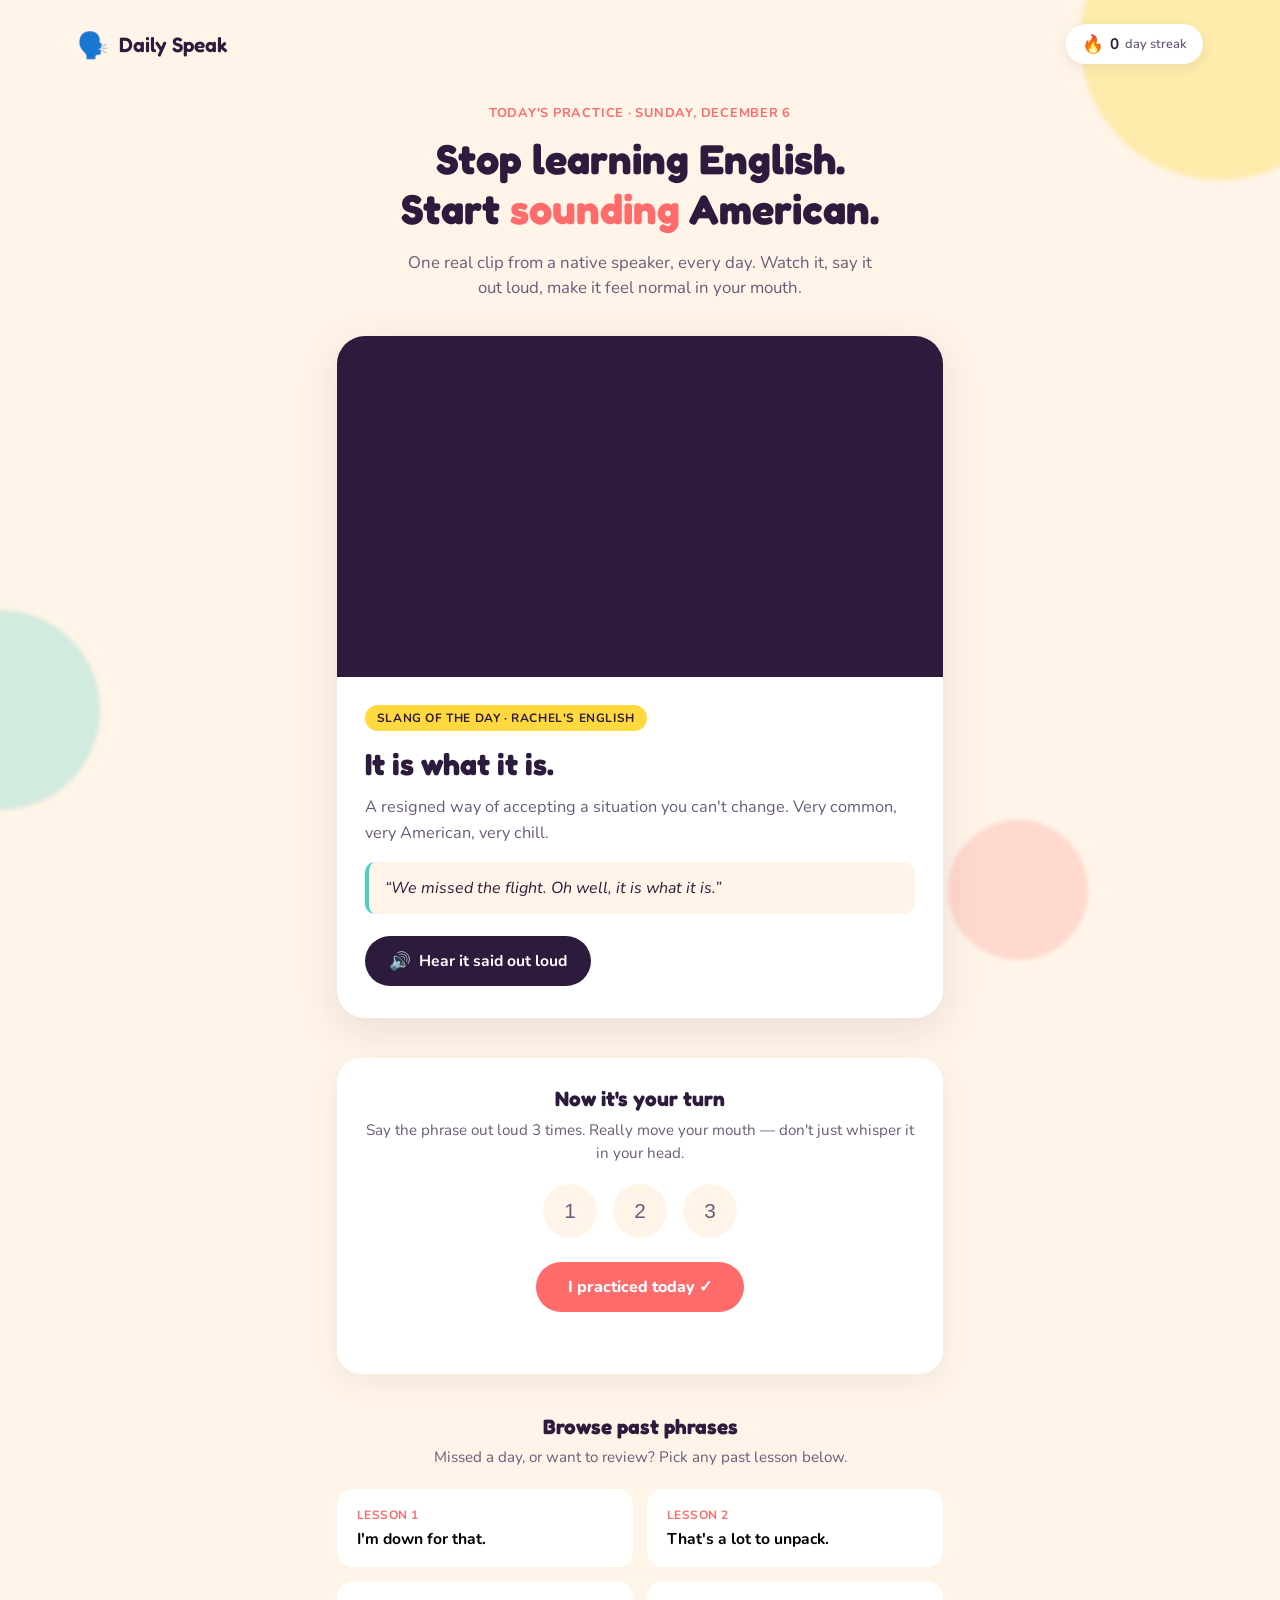
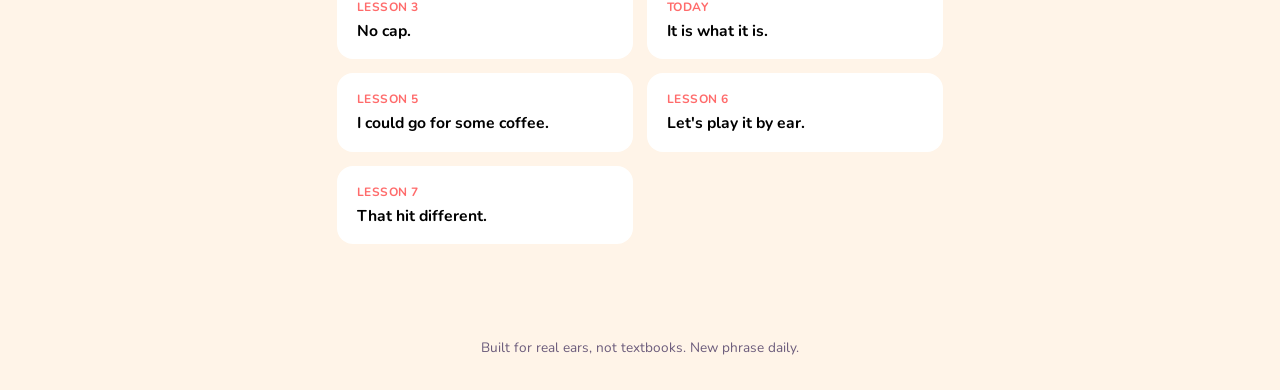
==== index.html @ 619b7242 "Add website files" ====
<!DOCTYPE html>
<html lang="en">
<head>
<meta charset="UTF-8">
<meta name="viewport" content="width=device-width, initial-scale=1.0">
<title>Daily Speak — American English, for real</title>
<link rel="preconnect" href="https://fonts.googleapis.com">
<link rel="preconnect" href="https://fonts.gstatic.com" crossorigin>
<link href="https://fonts.googleapis.com/css2?family=Fredoka:wght@400;500;600;700&family=Nunito:wght@400;500;600;700;800&display=swap" rel="stylesheet">
<link rel="stylesheet" href="style.css">
</head>
<body>

<div class="bg-shapes" aria-hidden="true">
  <span class="shape shape-1"></span>
  <span class="shape shape-2"></span>
  <span class="shape shape-3"></span>
</div>

<header class="topbar">
  <div class="brand">
    <span class="brand-mark">🗣️</span>
    <span class="brand-name">Daily Speak</span>
  </div>
  <div class="streak-pill" id="streakPill">
    <span class="streak-flame">🔥</span>
    <span id="streakCount">0</span>
    <span class="streak-label">day streak</span>
  </div>
</header>

<main class="page">

  <section class="hero">
    <p class="eyebrow">Today's practice · <span id="todayDate"></span></p>
    <h1>Stop learning English.<br>Start <em>sounding</em> American.</h1>
    <p class="hero-sub">One real clip from a native speaker, every day. Watch it, say it out loud, make it feel normal in your mouth.</p>
  </section>

  <section class="lesson-card" id="lessonCard">
    <div class="lesson-video">
      <div class="video-frame" id="videoFrame">
        <!-- YouTube iframe gets injected here -->
      </div>
    </div>

    <div class="lesson-content">
      <span class="tag" id="lessonTag">Slang of the day</span>
      <h2 class="lesson-phrase" id="lessonPhrase">Loading today's phrase…</h2>
      <p class="lesson-meaning" id="lessonMeaning"></p>

      <div class="lesson-example" id="lessonExample"></div>

      <button class="speak-btn" id="speakBtn" type="button">
        <span class="speak-icon">🔊</span> Hear it said out loud
      </button>
    </div>
  </section>

  <section class="repeat-section">
    <h3>Now it's your turn</h3>
    <p class="repeat-hint">Say the phrase out loud 3 times. Really move your mouth — don't just whisper it in your head.</p>

    <div class="repeat-tracker" id="repeatTracker">
      <button class="repeat-dot" data-rep="1" type="button" aria-label="Mark repeat 1 done"></button>
      <button class="repeat-dot" data-rep="2" type="button" aria-label="Mark repeat 2 done"></button>
      <button class="repeat-dot" data-rep="3" type="button" aria-label="Mark repeat 3 done"></button>
    </div>

    <button class="checkin-btn" id="checkinBtn" type="button">I practiced today ✓</button>
    <p class="checkin-msg" id="checkinMsg"></p>
  </section>

  <section class="archive-section">
    <h3>Browse past phrases</h3>
    <p class="archive-hint">Missed a day, or want to review? Pick any past lesson below.</p>
    <div class="archive-grid" id="archiveGrid"></div>
  </section>

</main>

<footer class="page-footer">
  <p>Built for real ears, not textbooks. New phrase daily.</p>
</footer>

<script src="lessons.js"></script>
<script src="script.js"></script>
</body>
</html>
---- style.css ----
:root {
  --cream: #FFF4E8;
  --plum: #2D1B3D;
  --coral: #FF6B6B;
  --yellow: #FFD93D;
  --teal: #4ECDC4;
  --white: #FFFFFF;
  --plum-soft: #6B5B7B;

  --font-display: "Fredoka", sans-serif;
  --font-body: "Nunito", sans-serif;
}

* {
  box-sizing: border-box;
}

body {
  margin: 0;
  background: var(--cream);
  color: var(--plum);
  font-family: var(--font-body);
  min-height: 100vh;
  position: relative;
  overflow-x: hidden;
}

/* ---------- background decoration ---------- */

.bg-shapes {
  position: fixed;
  inset: 0;
  z-index: 0;
  pointer-events: none;
}

.shape {
  position: absolute;
  border-radius: 50%;
  opacity: 0.35;
  filter: blur(2px);
}

.shape-1 {
  width: 280px;
  height: 280px;
  background: var(--yellow);
  top: -100px;
  right: -80px;
}

.shape-2 {
  width: 200px;
  height: 200px;
  background: var(--teal);
  bottom: 10%;
  left: -100px;
  opacity: 0.25;
}

.shape-3 {
  width: 140px;
  height: 140px;
  background: var(--coral);
  bottom: -60px;
  right: 15%;
  opacity: 0.2;
}

/* ---------- topbar ---------- */

.topbar {
  position: relative;
  z-index: 1;
  display: flex;
  align-items: center;
  justify-content: space-between;
  padding: 24px 6vw 0;
}

.brand {
  display: flex;
  align-items: center;
  gap: 10px;
  font-family: var(--font-display);
  font-weight: 600;
  font-size: 1.3rem;
}

.brand-mark {
  font-size: 1.6rem;
}

.streak-pill {
  display: flex;
  align-items: center;
  gap: 6px;
  background: var(--white);
  border-radius: 999px;
  padding: 8px 16px;
  font-weight: 700;
  font-size: 0.95rem;
  box-shadow: 0 4px 14px rgba(45, 27, 61, 0.08);
}

.streak-flame {
  font-size: 1.1rem;
}

.streak-label {
  font-weight: 600;
  color: var(--plum-soft);
  font-size: 0.8rem;
}

/* ---------- layout ---------- */

.page {
  position: relative;
  z-index: 1;
  max-width: 760px;
  margin: 0 auto;
  padding: 40px 6vw 60px;
}

/* ---------- hero ---------- */

.hero {
  text-align: center;
  margin-bottom: 36px;
}

.eyebrow {
  font-weight: 700;
  color: var(--coral);
  text-transform: uppercase;
  letter-spacing: 0.06em;
  font-size: 0.8rem;
  margin: 0 0 12px;
}

.hero h1 {
  font-family: var(--font-display);
  font-size: clamp(1.8rem, 5vw, 2.6rem);
  line-height: 1.2;
  margin: 0 0 16px;
}

.hero h1 em {
  font-style: normal;
  color: var(--coral);
  position: relative;
}

.hero-sub {
  color: var(--plum-soft);
  font-size: 1.05rem;
  max-width: 480px;
  margin: 0 auto;
  line-height: 1.5;
}

/* ---------- lesson card ---------- */

.lesson-card {
  background: var(--white);
  border-radius: 28px;
  overflow: hidden;
  box-shadow: 0 12px 40px rgba(45, 27, 61, 0.1);
  margin-bottom: 40px;
}

.lesson-video {
  background: var(--plum);
  aspect-ratio: 16 / 9;
  position: relative;
}

.video-frame {
  position: absolute;
  inset: 0;
}

.video-frame iframe {
  width: 100%;
  height: 100%;
  border: 0;
  display: block;
}

.lesson-content {
  padding: 28px 28px 32px;
}

.tag {
  display: inline-block;
  background: var(--yellow);
  color: var(--plum);
  font-weight: 700;
  font-size: 0.75rem;
  text-transform: uppercase;
  letter-spacing: 0.05em;
  padding: 5px 12px;
  border-radius: 999px;
  margin-bottom: 14px;
}

.lesson-phrase {
  font-family: var(--font-display);
  font-size: clamp(1.4rem, 4vw, 1.9rem);
  margin: 0 0 12px;
  line-height: 1.25;
}

.lesson-meaning {
  color: var(--plum-soft);
  line-height: 1.55;
  margin: 0 0 16px;
  font-size: 1.02rem;
}

.lesson-example {
  background: var(--cream);
  border-left: 4px solid var(--teal);
  border-radius: 10px;
  padding: 14px 16px;
  font-style: italic;
  color: var(--plum);
  margin-bottom: 22px;
  line-height: 1.5;
}

.speak-btn {
  display: inline-flex;
  align-items: center;
  gap: 8px;
  background: var(--plum);
  color: var(--white);
  border: none;
  border-radius: 999px;
  padding: 13px 24px;
  font-family: var(--font-body);
  font-weight: 700;
  font-size: 0.98rem;
  cursor: pointer;
  transition: transform 0.15s ease, background 0.15s ease;
}

.speak-btn:hover {
  background: #4a3260;
  transform: translateY(-1px);
}

.speak-btn:active {
  transform: translateY(0);
}

.speak-icon {
  font-size: 1.1rem;
}

/* ---------- repeat section ---------- */

.repeat-section {
  background: var(--white);
  border-radius: 24px;
  padding: 28px;
  text-align: center;
  margin-bottom: 40px;
  box-shadow: 0 8px 28px rgba(45, 27, 61, 0.06);
}

.repeat-section h3 {
  font-family: var(--font-display);
  font-size: 1.3rem;
  margin: 0 0 8px;
}

.repeat-hint {
  color: var(--plum-soft);
  font-size: 0.95rem;
  margin: 0 0 20px;
  line-height: 1.5;
}

.repeat-tracker {
  display: flex;
  justify-content: center;
  gap: 16px;
  margin-bottom: 24px;
}

.repeat-dot {
  width: 54px;
  height: 54px;
  border-radius: 50%;
  border: 3px solid var(--cream);
  background: var(--cream);
  cursor: pointer;
  font-size: 1.3rem;
  transition: all 0.15s ease;
  color: var(--plum-soft);
}

.repeat-dot::after {
  content: attr(data-rep);
}

.repeat-dot.done {
  background: var(--teal);
  border-color: var(--teal);
  color: var(--white);
}

.repeat-dot.done::after {
  content: "✓";
}

.checkin-btn {
  background: var(--coral);
  color: var(--white);
  border: none;
  border-radius: 999px;
  padding: 14px 32px;
  font-family: var(--font-body);
  font-weight: 800;
  font-size: 1rem;
  cursor: pointer;
  transition: transform 0.15s ease, background 0.15s ease;
}

.checkin-btn:hover {
  transform: translateY(-1px);
  background: #ff5252;
}

.checkin-btn:disabled {
  background: var(--teal);
  cursor: default;
  transform: none;
}

.checkin-msg {
  margin: 14px 0 0;
  font-weight: 700;
  color: var(--teal);
  min-height: 1.2em;
}

/* ---------- archive ---------- */

.archive-section h3 {
  font-family: var(--font-display);
  font-size: 1.3rem;
  margin: 0 0 8px;
  text-align: center;
}

.archive-hint {
  color: var(--plum-soft);
  text-align: center;
  font-size: 0.95rem;
  margin: 0 0 22px;
}

.archive-grid {
  display: grid;
  grid-template-columns: repeat(auto-fill, minmax(200px, 1fr));
  gap: 14px;
}

.archive-item {
  background: var(--white);
  border-radius: 16px;
  padding: 16px 18px;
  cursor: pointer;
  border: 2px solid transparent;
  transition: border-color 0.15s ease, transform 0.15s ease;
  text-align: left;
  font-family: var(--font-body);
}

.archive-item:hover {
  border-color: var(--yellow);
  transform: translateY(-2px);
}

.archive-item .archive-day {
  font-size: 0.75rem;
  font-weight: 700;
  color: var(--coral);
  text-transform: uppercase;
  letter-spacing: 0.04em;
  margin-bottom: 6px;
}

.archive-item .archive-phrase {
  font-weight: 700;
  font-size: 0.98rem;
  line-height: 1.3;
}

/* ---------- footer ---------- */

.page-footer {
  position: relative;
  z-index: 1;
  text-align: center;
  padding: 20px;
  color: var(--plum-soft);
  font-size: 0.85rem;
}

/* ---------- responsive ---------- */

@media (max-width: 480px) {
  .lesson-content {
    padding: 22px 20px 26px;
  }

  .repeat-dot {
    width: 46px;
    height: 46px;
  }
}

/* ---------- reduced motion ---------- */

@media (prefers-reduced-motion: reduce) {
  * {
    transition: none !important;
  }
}
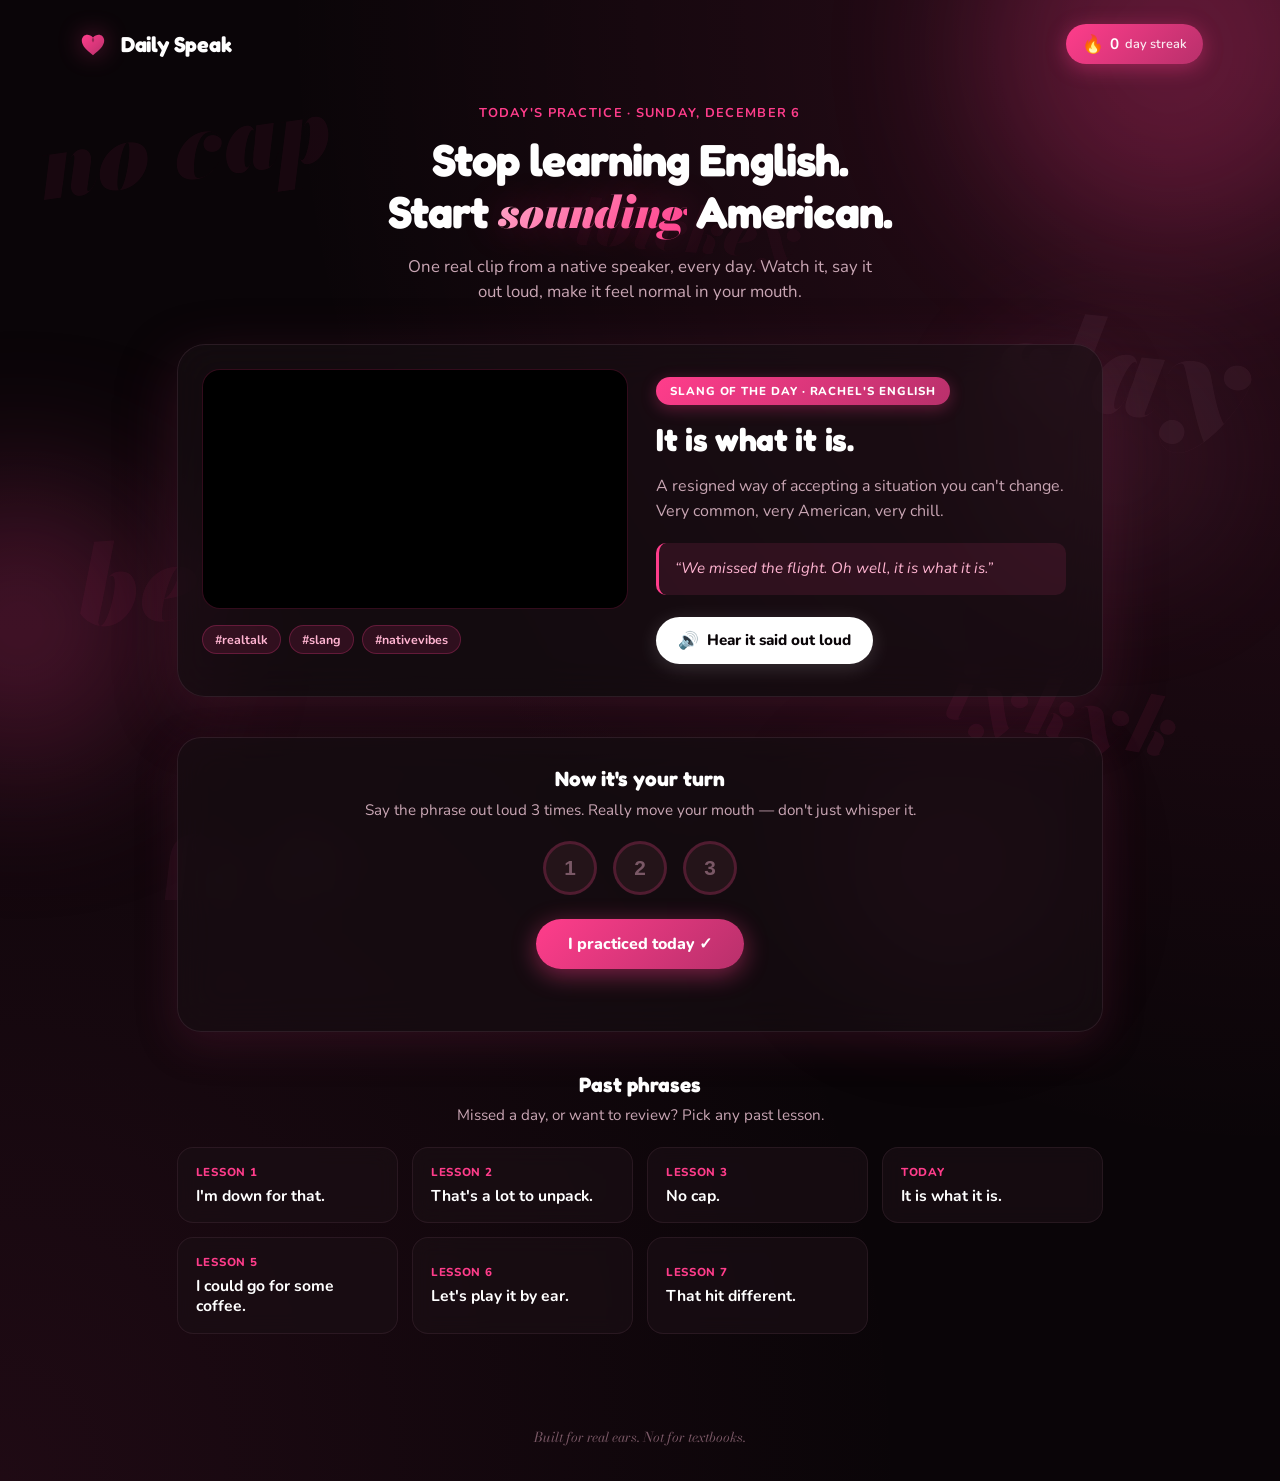
==== commit b194d5fd: "Add files via upload" ====
--- a/index.html
+++ b/index.html
@@ -3,10 +3,10 @@
 <head>
 <meta charset="UTF-8">
 <meta name="viewport" content="width=device-width, initial-scale=1.0">
-<title>Daily Speak — American English, for real</title>
+<title>Daily Speak — sound like you mean it</title>
 <link rel="preconnect" href="https://fonts.googleapis.com">
 <link rel="preconnect" href="https://fonts.gstatic.com" crossorigin>
-<link href="https://fonts.googleapis.com/css2?family=Fredoka:wght@400;500;600;700&family=Nunito:wght@400;500;600;700;800&display=swap" rel="stylesheet">
+<link href="https://fonts.googleapis.com/css2?family=Fredoka:wght@400;500;600;700&family=Nunito:wght@400;500;600;700;800;900&family=Bodoni+Moda:ital,wght@0,700;0,900;1,700&display=swap" rel="stylesheet">
 <link rel="stylesheet" href="style.css">
 </head>
 <body>
@@ -15,11 +15,34 @@
   <span class="shape shape-1"></span>
   <span class="shape shape-2"></span>
   <span class="shape shape-3"></span>
+  <span class="shape shape-4"></span>
+</div>
+
+<!-- floating slang keywords in the background -->
+<div class="floating-words" aria-hidden="true">
+  <span class="fw fw-1">no cap</span>
+  <span class="fw fw-2">slay</span>
+  <span class="fw fw-3">bet</span>
+  <span class="fw fw-4">iykyk</span>
+  <span class="fw fw-5">fr fr</span>
+  <span class="fw fw-6">lowkey</span>
 </div>
 
 <header class="topbar">
   <div class="brand">
-    <span class="brand-mark">🗣️</span>
+    <span class="brand-mark" aria-hidden="true">
+      <!-- custom sweet-edgy logo: kiss mark shape -->
+      <svg viewBox="0 0 40 40" width="32" height="32">
+        <defs>
+          <linearGradient id="lipGrad" x1="0%" y1="0%" x2="100%" y2="100%">
+            <stop offset="0%" stop-color="#FF3D8B"/>
+            <stop offset="100%" stop-color="#B8306B"/>
+          </linearGradient>
+        </defs>
+        <path d="M20 12 C 15 6, 6 8, 6 16 C 6 22, 12 28, 20 34 C 28 28, 34 22, 34 16 C 34 8, 25 6, 20 12 Z" fill="url(#lipGrad)"/>
+        <path d="M20 12 C 18 14, 18 16, 20 18 C 22 16, 22 14, 20 12 Z" fill="#0A0A0A" opacity="0.35"/>
+      </svg>
+    </span>
     <span class="brand-name">Daily Speak</span>
   </div>
   <div class="streak-pill" id="streakPill">
@@ -37,14 +60,21 @@
     <p class="hero-sub">One real clip from a native speaker, every day. Watch it, say it out loud, make it feel normal in your mouth.</p>
   </section>
 
-  <section class="lesson-card" id="lessonCard">
-    <div class="lesson-video">
+  <!-- SPLIT LAYOUT: left video, right lesson text -->
+  <section class="lesson-split" id="lessonCard">
+    <div class="lesson-left">
       <div class="video-frame" id="videoFrame">
-        <!-- YouTube iframe gets injected here -->
+        <!-- YouTube iframe injected here -->
+      </div>
+
+      <div class="tag-cloud">
+        <span class="tag-mini">#realtalk</span>
+        <span class="tag-mini">#slang</span>
+        <span class="tag-mini">#nativevibes</span>
       </div>
     </div>
 
-    <div class="lesson-content">
+    <div class="lesson-right">
       <span class="tag" id="lessonTag">Slang of the day</span>
       <h2 class="lesson-phrase" id="lessonPhrase">Loading today's phrase…</h2>
       <p class="lesson-meaning" id="lessonMeaning"></p>
@@ -59,7 +89,7 @@
 
   <section class="repeat-section">
     <h3>Now it's your turn</h3>
-    <p class="repeat-hint">Say the phrase out loud 3 times. Really move your mouth — don't just whisper it in your head.</p>
+    <p class="repeat-hint">Say the phrase out loud 3 times. Really move your mouth — don't just whisper it.</p>
 
     <div class="repeat-tracker" id="repeatTracker">
       <button class="repeat-dot" data-rep="1" type="button" aria-label="Mark repeat 1 done"></button>
@@ -72,15 +102,15 @@
   </section>
 
   <section class="archive-section">
-    <h3>Browse past phrases</h3>
-    <p class="archive-hint">Missed a day, or want to review? Pick any past lesson below.</p>
+    <h3>Past phrases</h3>
+    <p class="archive-hint">Missed a day, or want to review? Pick any past lesson.</p>
     <div class="archive-grid" id="archiveGrid"></div>
   </section>
 
 </main>
 
 <footer class="page-footer">
-  <p>Built for real ears, not textbooks. New phrase daily.</p>
+  <p>Built for real ears. Not for textbooks.</p>
 </footer>
 
 <script src="lessons.js"></script>
--- a/style.css
+++ b/style.css
@@ -1,14 +1,23 @@
 :root {
-  --cream: #FFF4E8;
-  --plum: #2D1B3D;
-  --coral: #FF6B6B;
-  --yellow: #FFD93D;
-  --teal: #4ECDC4;
+  /* base palette — sweet & dark */
+  --bg: #0A0508;
+  --bg-card: #1A0F14;
+  --bg-soft: #241419;
+
+  /* pink family — bright to deep */
+  --pink-hot: #FF3D8B;      /* main hot pink */
+  --pink-rose: #E85A9C;     /* softer rose */
+  --pink-berry: #B8306B;    /* deep berry */
+  --pink-blush: #FFB4D1;    /* pale blush */
+  --pink-wine: #6B1D3F;     /* dark wine, for shadows */
+
   --white: #FFFFFF;
-  --plum-soft: #6B5B7B;
+  --text-muted: #C9A6B4;    /* muted pink-tinted gray */
+  --text-dim: #7A5866;
 
   --font-display: "Fredoka", sans-serif;
   --font-body: "Nunito", sans-serif;
+  --font-accent: "Bodoni Moda", serif;
 }
 
 * {
@@ -17,15 +26,18 @@
 
 body {
   margin: 0;
-  background: var(--cream);
-  color: var(--plum);
+  background:
+    radial-gradient(ellipse at top right, rgba(255, 61, 139, 0.15), transparent 55%),
+    radial-gradient(ellipse at bottom left, rgba(184, 48, 107, 0.12), transparent 50%),
+    var(--bg);
+  color: var(--white);
   font-family: var(--font-body);
   min-height: 100vh;
   position: relative;
   overflow-x: hidden;
 }
 
-/* ---------- background decoration ---------- */
+/* ---------- background glow shapes ---------- */
 
 .bg-shapes {
   position: fixed;
@@ -37,41 +49,78 @@
 .shape {
   position: absolute;
   border-radius: 50%;
-  opacity: 0.35;
-  filter: blur(2px);
+  filter: blur(80px);
 }
 
 .shape-1 {
+  width: 380px;
+  height: 380px;
+  background: var(--pink-hot);
+  top: -140px;
+  right: -80px;
+  opacity: 0.25;
+}
+
+.shape-2 {
   width: 280px;
   height: 280px;
-  background: var(--yellow);
-  top: -100px;
-  right: -80px;
-}
-
-.shape-2 {
+  background: var(--pink-berry);
+  bottom: 15%;
+  left: -120px;
+  opacity: 0.35;
+}
+
+.shape-3 {
   width: 200px;
   height: 200px;
-  background: var(--teal);
-  bottom: 10%;
-  left: -100px;
-  opacity: 0.25;
-}
-
-.shape-3 {
-  width: 140px;
-  height: 140px;
-  background: var(--coral);
+  background: var(--pink-rose);
+  top: 40%;
+  right: 5%;
+  opacity: 0.15;
+}
+
+.shape-4 {
+  width: 160px;
+  height: 160px;
+  background: var(--pink-wine);
   bottom: -60px;
-  right: 15%;
-  opacity: 0.2;
-}
+  right: 20%;
+  opacity: 0.4;
+}
+
+/* ---------- floating slang words in background ---------- */
+
+.floating-words {
+  position: fixed;
+  inset: 0;
+  z-index: 0;
+  pointer-events: none;
+  overflow: hidden;
+}
+
+.fw {
+  position: absolute;
+  font-family: var(--font-accent);
+  font-style: italic;
+  font-weight: 900;
+  color: var(--pink-hot);
+  opacity: 0.06;
+  white-space: nowrap;
+  user-select: none;
+}
+
+.fw-1 { top: 8%;  left: 3%;  font-size: 6rem; transform: rotate(-8deg); }
+.fw-2 { top: 30%; right: 2%; font-size: 8rem; transform: rotate(6deg); color: var(--pink-blush); opacity: 0.05; }
+.fw-3 { top: 55%; left: 6%;  font-size: 7rem; transform: rotate(-4deg); }
+.fw-4 { top: 72%; right: 8%; font-size: 5rem; transform: rotate(10deg); opacity: 0.07; }
+.fw-5 { top: 88%; left: 12%; font-size: 6rem; transform: rotate(-6deg); color: var(--pink-rose); opacity: 0.05; }
+.fw-6 { top: 20%; left: 45%; font-size: 4rem; transform: rotate(4deg); opacity: 0.04; }
 
 /* ---------- topbar ---------- */
 
 .topbar {
   position: relative;
-  z-index: 1;
+  z-index: 2;
   display: flex;
   align-items: center;
   justify-content: space-between;
@@ -81,26 +130,31 @@
 .brand {
   display: flex;
   align-items: center;
-  gap: 10px;
+  gap: 12px;
   font-family: var(--font-display);
-  font-weight: 600;
-  font-size: 1.3rem;
+  font-weight: 700;
+  font-size: 1.35rem;
+  color: var(--white);
+  letter-spacing: -0.01em;
 }
 
 .brand-mark {
-  font-size: 1.6rem;
+  display: flex;
+  align-items: center;
+  filter: drop-shadow(0 0 12px rgba(255, 61, 139, 0.4));
 }
 
 .streak-pill {
   display: flex;
   align-items: center;
   gap: 6px;
-  background: var(--white);
+  background: linear-gradient(135deg, var(--pink-hot), var(--pink-berry));
+  color: var(--white);
   border-radius: 999px;
   padding: 8px 16px;
   font-weight: 700;
   font-size: 0.95rem;
-  box-shadow: 0 4px 14px rgba(45, 27, 61, 0.08);
+  box-shadow: 0 4px 20px rgba(255, 61, 139, 0.4);
 }
 
 .streak-flame {
@@ -109,7 +163,8 @@
 
 .streak-label {
   font-weight: 600;
-  color: var(--plum-soft);
+  color: var(--white);
+  opacity: 0.9;
   font-size: 0.8rem;
 }
 
@@ -118,7 +173,7 @@
 .page {
   position: relative;
   z-index: 1;
-  max-width: 760px;
+  max-width: 1080px;
   margin: 0 auto;
   padding: 40px 6vw 60px;
 }
@@ -127,58 +182,75 @@
 
 .hero {
   text-align: center;
-  margin-bottom: 36px;
+  margin-bottom: 40px;
 }
 
 .eyebrow {
   font-weight: 700;
-  color: var(--coral);
+  color: var(--pink-hot);
   text-transform: uppercase;
-  letter-spacing: 0.06em;
+  letter-spacing: 0.1em;
   font-size: 0.8rem;
   margin: 0 0 12px;
 }
 
 .hero h1 {
   font-family: var(--font-display);
-  font-size: clamp(1.8rem, 5vw, 2.6rem);
-  line-height: 1.2;
+  font-size: clamp(1.8rem, 5vw, 2.8rem);
+  line-height: 1.15;
   margin: 0 0 16px;
+  color: var(--white);
+  letter-spacing: -0.02em;
 }
 
 .hero h1 em {
-  font-style: normal;
-  color: var(--coral);
-  position: relative;
+  font-style: italic;
+  font-family: var(--font-accent);
+  font-weight: 900;
+  background: linear-gradient(135deg, var(--pink-blush), var(--pink-hot));
+  -webkit-background-clip: text;
+  background-clip: text;
+  -webkit-text-fill-color: transparent;
+  text-shadow: 0 0 40px rgba(255, 61, 139, 0.3);
 }
 
 .hero-sub {
-  color: var(--plum-soft);
+  color: var(--text-muted);
   font-size: 1.05rem;
   max-width: 480px;
   margin: 0 auto;
   line-height: 1.5;
 }
 
-/* ---------- lesson card ---------- */
-
-.lesson-card {
-  background: var(--white);
+/* ---------- SPLIT LESSON LAYOUT ---------- */
+
+.lesson-split {
+  display: grid;
+  grid-template-columns: 1fr 1fr;
+  gap: 24px;
+  margin-bottom: 40px;
+  background: rgba(26, 15, 20, 0.6);
+  backdrop-filter: blur(20px);
+  -webkit-backdrop-filter: blur(20px);
+  border: 1px solid rgba(255, 180, 209, 0.1);
   border-radius: 28px;
+  padding: 24px;
+  box-shadow: 0 20px 60px rgba(107, 29, 63, 0.4);
+}
+
+.lesson-left {
+  display: flex;
+  flex-direction: column;
+  gap: 16px;
+}
+
+.video-frame {
+  aspect-ratio: 16 / 9;
+  background: #000;
+  border-radius: 18px;
   overflow: hidden;
-  box-shadow: 0 12px 40px rgba(45, 27, 61, 0.1);
-  margin-bottom: 40px;
-}
-
-.lesson-video {
-  background: var(--plum);
-  aspect-ratio: 16 / 9;
   position: relative;
-}
-
-.video-frame {
-  position: absolute;
-  inset: 0;
+  border: 1px solid rgba(255, 61, 139, 0.2);
 }
 
 .video-frame iframe {
@@ -188,67 +260,94 @@
   display: block;
 }
 
-.lesson-content {
-  padding: 28px 28px 32px;
+.tag-cloud {
+  display: flex;
+  flex-wrap: wrap;
+  gap: 8px;
+}
+
+.tag-mini {
+  background: rgba(255, 61, 139, 0.12);
+  color: var(--pink-blush);
+  padding: 5px 12px;
+  border-radius: 999px;
+  font-size: 0.78rem;
+  font-weight: 700;
+  border: 1px solid rgba(255, 61, 139, 0.25);
+}
+
+.lesson-right {
+  display: flex;
+  flex-direction: column;
+  justify-content: center;
+  padding: 8px 12px 8px 4px;
 }
 
 .tag {
   display: inline-block;
-  background: var(--yellow);
-  color: var(--plum);
-  font-weight: 700;
-  font-size: 0.75rem;
+  align-self: flex-start;
+  background: linear-gradient(135deg, var(--pink-hot), var(--pink-berry));
+  color: var(--white);
+  font-weight: 800;
+  font-size: 0.72rem;
   text-transform: uppercase;
-  letter-spacing: 0.05em;
-  padding: 5px 12px;
+  letter-spacing: 0.08em;
+  padding: 6px 14px;
   border-radius: 999px;
-  margin-bottom: 14px;
+  margin-bottom: 16px;
+  box-shadow: 0 4px 16px rgba(255, 61, 139, 0.3);
 }
 
 .lesson-phrase {
   font-family: var(--font-display);
-  font-size: clamp(1.4rem, 4vw, 1.9rem);
-  margin: 0 0 12px;
-  line-height: 1.25;
+  font-size: clamp(1.5rem, 3vw, 2rem);
+  margin: 0 0 14px;
+  line-height: 1.2;
+  color: var(--white);
+  letter-spacing: -0.01em;
 }
 
 .lesson-meaning {
-  color: var(--plum-soft);
-  line-height: 1.55;
-  margin: 0 0 16px;
-  font-size: 1.02rem;
+  color: var(--text-muted);
+  line-height: 1.6;
+  margin: 0 0 18px;
+  font-size: 1rem;
 }
 
 .lesson-example {
-  background: var(--cream);
-  border-left: 4px solid var(--teal);
+  background: rgba(184, 48, 107, 0.15);
+  border-left: 3px solid var(--pink-hot);
   border-radius: 10px;
   padding: 14px 16px;
   font-style: italic;
-  color: var(--plum);
+  color: var(--pink-blush);
   margin-bottom: 22px;
-  line-height: 1.5;
+  line-height: 1.55;
+  font-size: 0.95rem;
 }
 
 .speak-btn {
+  align-self: flex-start;
   display: inline-flex;
   align-items: center;
   gap: 8px;
-  background: var(--plum);
-  color: var(--white);
+  background: var(--white);
+  color: var(--bg);
   border: none;
   border-radius: 999px;
-  padding: 13px 24px;
+  padding: 12px 22px;
   font-family: var(--font-body);
-  font-weight: 700;
-  font-size: 0.98rem;
+  font-weight: 800;
+  font-size: 0.95rem;
   cursor: pointer;
-  transition: transform 0.15s ease, background 0.15s ease;
+  transition: transform 0.15s ease, background 0.15s ease, box-shadow 0.15s ease;
+  box-shadow: 0 4px 20px rgba(255, 255, 255, 0.15);
 }
 
 .speak-btn:hover {
-  background: #4a3260;
+  background: var(--pink-blush);
   transform: translateY(-1px);
+  box-shadow: 0 6px 24px rgba(255, 180, 209, 0.4);
 }
 
 .speak-btn:active {
@@ -256,28 +355,32 @@
 }
 
 .speak-icon {
-  font-size: 1.1rem;
+  font-size: 1.05rem;
 }
 
 /* ---------- repeat section ---------- */
 
 .repeat-section {
-  background: var(--white);
+  background: rgba(26, 15, 20, 0.6);
+  backdrop-filter: blur(20px);
+  -webkit-backdrop-filter: blur(20px);
   border-radius: 24px;
   padding: 28px;
   text-align: center;
   margin-bottom: 40px;
-  box-shadow: 0 8px 28px rgba(45, 27, 61, 0.06);
+  border: 1px solid rgba(255, 180, 209, 0.1);
+  box-shadow: 0 12px 40px rgba(107, 29, 63, 0.3);
 }
 
 .repeat-section h3 {
   font-family: var(--font-display);
   font-size: 1.3rem;
   margin: 0 0 8px;
+  color: var(--white);
 }
 
 .repeat-hint {
-  color: var(--plum-soft);
+  color: var(--text-muted);
   font-size: 0.95rem;
   margin: 0 0 20px;
   line-height: 1.5;
@@ -294,30 +397,37 @@
   width: 54px;
   height: 54px;
   border-radius: 50%;
-  border: 3px solid var(--cream);
-  background: var(--cream);
+  border: 3px solid rgba(255, 61, 139, 0.2);
+  background: var(--bg-soft);
   cursor: pointer;
   font-size: 1.3rem;
-  transition: all 0.15s ease;
-  color: var(--plum-soft);
+  transition: all 0.2s ease;
+  color: var(--text-dim);
+  font-weight: 700;
 }
 
 .repeat-dot::after {
   content: attr(data-rep);
 }
 
+.repeat-dot:hover {
+  border-color: var(--pink-hot);
+  color: var(--pink-blush);
+}
+
 .repeat-dot.done {
-  background: var(--teal);
-  border-color: var(--teal);
-  color: var(--white);
+  background: linear-gradient(135deg, var(--pink-hot), var(--pink-berry));
+  border-color: var(--pink-hot);
+  color: var(--white);
+  box-shadow: 0 0 24px rgba(255, 61, 139, 0.5);
 }
 
 .repeat-dot.done::after {
-  content: "✓";
+  content: "\2713";
 }
 
 .checkin-btn {
-  background: var(--coral);
+  background: linear-gradient(135deg, var(--pink-hot), var(--pink-berry));
   color: var(--white);
   border: none;
   border-radius: 999px;
@@ -326,24 +436,27 @@
   font-weight: 800;
   font-size: 1rem;
   cursor: pointer;
-  transition: transform 0.15s ease, background 0.15s ease;
+  transition: transform 0.15s ease, box-shadow 0.15s ease;
+  box-shadow: 0 6px 24px rgba(255, 61, 139, 0.45);
 }
 
 .checkin-btn:hover {
   transform: translateY(-1px);
-  background: #ff5252;
+  box-shadow: 0 8px 32px rgba(255, 61, 139, 0.6);
 }
 
 .checkin-btn:disabled {
-  background: var(--teal);
+  background: var(--bg-soft);
+  color: var(--pink-blush);
   cursor: default;
   transform: none;
+  box-shadow: none;
 }
 
 .checkin-msg {
   margin: 14px 0 0;
   font-weight: 700;
-  color: var(--teal);
+  color: var(--pink-blush);
   min-height: 1.2em;
 }
 
@@ -354,10 +467,11 @@
   font-size: 1.3rem;
   margin: 0 0 8px;
   text-align: center;
+  color: var(--white);
 }
 
 .archive-hint {
-  color: var(--plum-soft);
+  color: var(--text-muted);
   text-align: center;
   font-size: 0.95rem;
   margin: 0 0 22px;
@@ -370,27 +484,31 @@
 }
 
 .archive-item {
-  background: var(--white);
+  background: rgba(26, 15, 20, 0.7);
+  backdrop-filter: blur(10px);
+  -webkit-backdrop-filter: blur(10px);
   border-radius: 16px;
   padding: 16px 18px;
   cursor: pointer;
-  border: 2px solid transparent;
-  transition: border-color 0.15s ease, transform 0.15s ease;
+  border: 1px solid rgba(255, 180, 209, 0.08);
+  transition: border-color 0.2s ease, transform 0.2s ease, box-shadow 0.2s ease;
   text-align: left;
   font-family: var(--font-body);
+  color: var(--white);
 }
 
 .archive-item:hover {
-  border-color: var(--yellow);
+  border-color: var(--pink-hot);
   transform: translateY(-2px);
+  box-shadow: 0 8px 24px rgba(255, 61, 139, 0.3);
 }
 
 .archive-item .archive-day {
-  font-size: 0.75rem;
-  font-weight: 700;
-  color: var(--coral);
+  font-size: 0.72rem;
+  font-weight: 800;
+  color: var(--pink-hot);
   text-transform: uppercase;
-  letter-spacing: 0.04em;
+  letter-spacing: 0.06em;
   margin-bottom: 6px;
 }
 
@@ -398,6 +516,7 @@
   font-weight: 700;
   font-size: 0.98rem;
   line-height: 1.3;
+  color: var(--white);
 }
 
 /* ---------- footer ---------- */
@@ -407,21 +526,40 @@
   z-index: 1;
   text-align: center;
   padding: 20px;
-  color: var(--plum-soft);
+  color: var(--text-dim);
   font-size: 0.85rem;
+  font-style: italic;
+  font-family: var(--font-accent);
 }
 
 /* ---------- responsive ---------- */
 
+@media (max-width: 780px) {
+  .lesson-split {
+    grid-template-columns: 1fr;
+    gap: 20px;
+    padding: 20px;
+  }
+
+  .lesson-right {
+    padding: 0;
+  }
+
+  /* hide some floating words on mobile to reduce clutter */
+  .fw-2, .fw-4, .fw-6 {
+    display: none;
+  }
+}
+
 @media (max-width: 480px) {
-  .lesson-content {
-    padding: 22px 20px 26px;
-  }
-
   .repeat-dot {
     width: 46px;
     height: 46px;
   }
+
+  .hero h1 {
+    font-size: 1.9rem;
+  }
 }
 
 /* ---------- reduced motion ---------- */
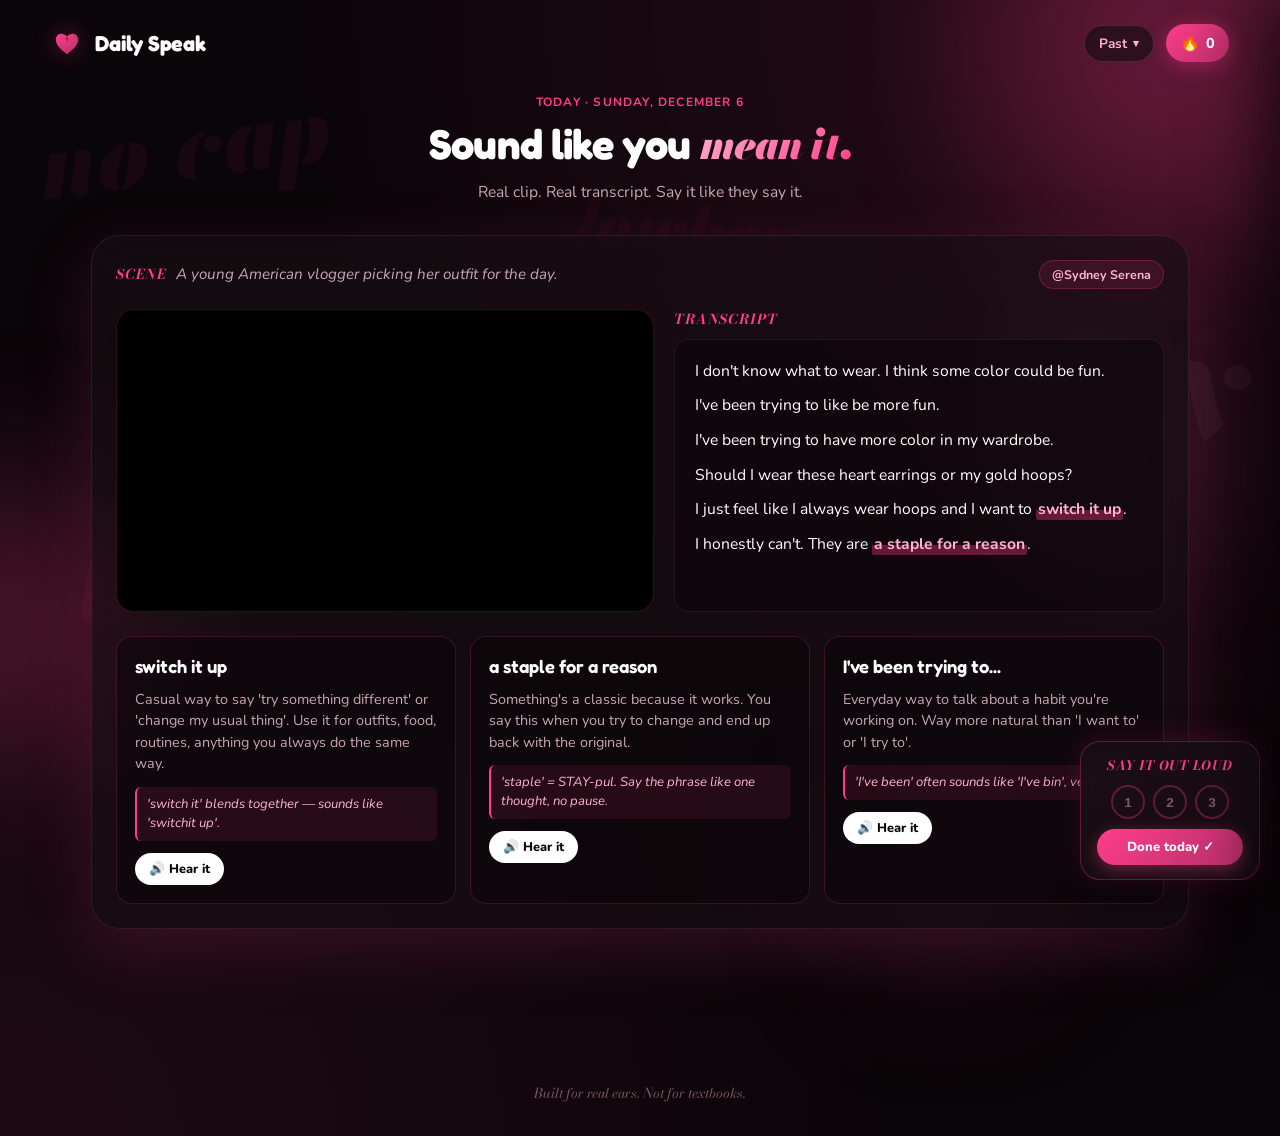
==== commit 879717dd: "Add files via upload" ====
--- a/index.html
+++ b/index.html
@@ -6,7 +6,7 @@
 <title>Daily Speak — sound like you mean it</title>
 <link rel="preconnect" href="https://fonts.googleapis.com">
 <link rel="preconnect" href="https://fonts.gstatic.com" crossorigin>
-<link href="https://fonts.googleapis.com/css2?family=Fredoka:wght@400;500;600;700&family=Nunito:wght@400;500;600;700;800;900&family=Bodoni+Moda:ital,wght@0,700;0,900;1,700&display=swap" rel="stylesheet">
+<link href="https://fonts.googleapis.com/css2?family=Fredoka:wght@400;500;600;700&family=Nunito:wght@400;500;600;700;800;900&family=Bodoni+Moda:ital,wght@0,700;0,900;1,700;1,900&display=swap" rel="stylesheet">
 <link rel="stylesheet" href="style.css">
 </head>
 <body>
@@ -18,7 +18,6 @@
   <span class="shape shape-4"></span>
 </div>
 
-<!-- floating slang keywords in the background -->
 <div class="floating-words" aria-hidden="true">
   <span class="fw fw-1">no cap</span>
   <span class="fw fw-2">slay</span>
@@ -31,7 +30,6 @@
 <header class="topbar">
   <div class="brand">
     <span class="brand-mark" aria-hidden="true">
-      <!-- custom sweet-edgy logo: kiss mark shape -->
       <svg viewBox="0 0 40 40" width="32" height="32">
         <defs>
           <linearGradient id="lipGrad" x1="0%" y1="0%" x2="100%" y2="100%">
@@ -45,69 +43,83 @@
     </span>
     <span class="brand-name">Daily Speak</span>
   </div>
-  <div class="streak-pill" id="streakPill">
-    <span class="streak-flame">🔥</span>
-    <span id="streakCount">0</span>
-    <span class="streak-label">day streak</span>
+
+  <div class="topbar-right">
+    <button class="archive-toggle" id="archiveToggle" type="button">
+      <span>Past</span>
+      <span class="archive-arrow">▾</span>
+    </button>
+    <div class="streak-pill" id="streakPill">
+      <span class="streak-flame">🔥</span>
+      <span id="streakCount">0</span>
+    </div>
   </div>
 </header>
 
 <main class="page">
 
   <section class="hero">
-    <p class="eyebrow">Today's practice · <span id="todayDate"></span></p>
-    <h1>Stop learning English.<br>Start <em>sounding</em> American.</h1>
-    <p class="hero-sub">One real clip from a native speaker, every day. Watch it, say it out loud, make it feel normal in your mouth.</p>
+    <p class="eyebrow" id="todayDate">Today's practice</p>
+    <h1>Sound like you <em>mean it.</em></h1>
+    <p class="hero-sub">Real clip. Real transcript. Say it like they say it.</p>
   </section>
 
-  <!-- SPLIT LAYOUT: left video, right lesson text -->
-  <section class="lesson-split" id="lessonCard">
-    <div class="lesson-left">
-      <div class="video-frame" id="videoFrame">
-        <!-- YouTube iframe injected here -->
+  <!-- MAIN CONTENT: video + transcript + highlights -->
+  <section class="lesson">
+
+    <div class="lesson-header">
+      <div class="scene-tag">
+        <span class="scene-label">Scene</span>
+        <span class="scene-text" id="sceneText"></span>
+      </div>
+      <div class="channel-badge" id="channelBadge"></div>
+    </div>
+
+    <div class="lesson-body">
+
+      <!-- LEFT: video -->
+      <div class="video-column">
+        <div class="video-frame" id="videoFrame"></div>
       </div>
 
-      <div class="tag-cloud">
-        <span class="tag-mini">#realtalk</span>
-        <span class="tag-mini">#slang</span>
-        <span class="tag-mini">#nativevibes</span>
+      <!-- RIGHT: transcript -->
+      <div class="transcript-column">
+        <p class="section-label">Transcript</p>
+        <div class="transcript" id="transcript"></div>
       </div>
+
     </div>
 
-    <div class="lesson-right">
-      <span class="tag" id="lessonTag">Slang of the day</span>
-      <h2 class="lesson-phrase" id="lessonPhrase">Loading today's phrase…</h2>
-      <p class="lesson-meaning" id="lessonMeaning"></p>
+    <!-- Below: highlighted phrases -->
+    <div class="highlights" id="highlights"></div>
 
-      <div class="lesson-example" id="lessonExample"></div>
-
-      <button class="speak-btn" id="speakBtn" type="button">
-        <span class="speak-icon">🔊</span> Hear it said out loud
-      </button>
-    </div>
-  </section>
-
-  <section class="repeat-section">
-    <h3>Now it's your turn</h3>
-    <p class="repeat-hint">Say the phrase out loud 3 times. Really move your mouth — don't just whisper it.</p>
-
-    <div class="repeat-tracker" id="repeatTracker">
-      <button class="repeat-dot" data-rep="1" type="button" aria-label="Mark repeat 1 done"></button>
-      <button class="repeat-dot" data-rep="2" type="button" aria-label="Mark repeat 2 done"></button>
-      <button class="repeat-dot" data-rep="3" type="button" aria-label="Mark repeat 3 done"></button>
-    </div>
-
-    <button class="checkin-btn" id="checkinBtn" type="button">I practiced today ✓</button>
-    <p class="checkin-msg" id="checkinMsg"></p>
-  </section>
-
-  <section class="archive-section">
-    <h3>Past phrases</h3>
-    <p class="archive-hint">Missed a day, or want to review? Pick any past lesson.</p>
-    <div class="archive-grid" id="archiveGrid"></div>
   </section>
 
 </main>
+
+<!-- Floating practice widget (bottom right) -->
+<div class="practice-widget" id="practiceWidget">
+  <div class="practice-widget-inner">
+    <p class="pw-title">Say it out loud</p>
+    <div class="pw-dots" id="repeatTracker">
+      <button class="repeat-dot" data-rep="1" type="button" aria-label="Repeat 1"></button>
+      <button class="repeat-dot" data-rep="2" type="button" aria-label="Repeat 2"></button>
+      <button class="repeat-dot" data-rep="3" type="button" aria-label="Repeat 3"></button>
+    </div>
+    <button class="checkin-btn-mini" id="checkinBtn" type="button">Done today ✓</button>
+  </div>
+</div>
+
+<!-- Archive drawer (hidden by default) -->
+<div class="archive-drawer" id="archiveDrawer" aria-hidden="true">
+  <div class="archive-drawer-inner">
+    <div class="archive-drawer-head">
+      <h3>Past lessons</h3>
+      <button class="archive-close" id="archiveClose" type="button" aria-label="Close">✕</button>
+    </div>
+    <div class="archive-list" id="archiveList"></div>
+  </div>
+</div>
 
 <footer class="page-footer">
   <p>Built for real ears. Not for textbooks.</p>
--- a/style.css
+++ b/style.css
@@ -1,18 +1,16 @@
 :root {
-  /* base palette — sweet & dark */
   --bg: #0A0508;
   --bg-card: #1A0F14;
   --bg-soft: #241419;
 
-  /* pink family — bright to deep */
-  --pink-hot: #FF3D8B;      /* main hot pink */
-  --pink-rose: #E85A9C;     /* softer rose */
-  --pink-berry: #B8306B;    /* deep berry */
-  --pink-blush: #FFB4D1;    /* pale blush */
-  --pink-wine: #6B1D3F;     /* dark wine, for shadows */
+  --pink-hot: #FF3D8B;
+  --pink-rose: #E85A9C;
+  --pink-berry: #B8306B;
+  --pink-blush: #FFB4D1;
+  --pink-wine: #6B1D3F;
 
   --white: #FFFFFF;
-  --text-muted: #C9A6B4;    /* muted pink-tinted gray */
+  --text-muted: #C9A6B4;
   --text-dim: #7A5866;
 
   --font-display: "Fredoka", sans-serif;
@@ -37,67 +35,18 @@
   overflow-x: hidden;
 }
 
-/* ---------- background glow shapes ---------- */
-
-.bg-shapes {
-  position: fixed;
-  inset: 0;
-  z-index: 0;
-  pointer-events: none;
-}
-
-.shape {
-  position: absolute;
-  border-radius: 50%;
-  filter: blur(80px);
-}
-
-.shape-1 {
-  width: 380px;
-  height: 380px;
-  background: var(--pink-hot);
-  top: -140px;
-  right: -80px;
-  opacity: 0.25;
-}
-
-.shape-2 {
-  width: 280px;
-  height: 280px;
-  background: var(--pink-berry);
-  bottom: 15%;
-  left: -120px;
-  opacity: 0.35;
-}
-
-.shape-3 {
-  width: 200px;
-  height: 200px;
-  background: var(--pink-rose);
-  top: 40%;
-  right: 5%;
-  opacity: 0.15;
-}
-
-.shape-4 {
-  width: 160px;
-  height: 160px;
-  background: var(--pink-wine);
-  bottom: -60px;
-  right: 20%;
-  opacity: 0.4;
-}
-
-/* ---------- floating slang words in background ---------- */
-
-.floating-words {
-  position: fixed;
-  inset: 0;
-  z-index: 0;
-  pointer-events: none;
-  overflow: hidden;
-}
-
+/* ---------- background glow ---------- */
+
+.bg-shapes { position: fixed; inset: 0; z-index: 0; pointer-events: none; }
+.shape { position: absolute; border-radius: 50%; filter: blur(80px); }
+.shape-1 { width: 380px; height: 380px; background: var(--pink-hot); top: -140px; right: -80px; opacity: 0.25; }
+.shape-2 { width: 280px; height: 280px; background: var(--pink-berry); bottom: 15%; left: -120px; opacity: 0.35; }
+.shape-3 { width: 200px; height: 200px; background: var(--pink-rose); top: 40%; right: 5%; opacity: 0.15; }
+.shape-4 { width: 160px; height: 160px; background: var(--pink-wine); bottom: -60px; right: 20%; opacity: 0.4; }
+
+/* ---------- floating slang words ---------- */
+
+.floating-words { position: fixed; inset: 0; z-index: 0; pointer-events: none; overflow: hidden; }
 .fw {
   position: absolute;
   font-family: var(--font-accent);
@@ -108,7 +57,6 @@
   white-space: nowrap;
   user-select: none;
 }
-
 .fw-1 { top: 8%;  left: 3%;  font-size: 6rem; transform: rotate(-8deg); }
 .fw-2 { top: 30%; right: 2%; font-size: 8rem; transform: rotate(6deg); color: var(--pink-blush); opacity: 0.05; }
 .fw-3 { top: 55%; left: 6%;  font-size: 7rem; transform: rotate(-4deg); }
@@ -124,7 +72,7 @@
   display: flex;
   align-items: center;
   justify-content: space-between;
-  padding: 24px 6vw 0;
+  padding: 24px 4vw 0;
 }
 
 .brand {
@@ -144,6 +92,37 @@
   filter: drop-shadow(0 0 12px rgba(255, 61, 139, 0.4));
 }
 
+.topbar-right {
+  display: flex;
+  align-items: center;
+  gap: 12px;
+}
+
+.archive-toggle {
+  display: flex;
+  align-items: center;
+  gap: 6px;
+  background: rgba(26, 15, 20, 0.7);
+  backdrop-filter: blur(10px);
+  -webkit-backdrop-filter: blur(10px);
+  border: 1px solid rgba(255, 180, 209, 0.15);
+  color: var(--pink-blush);
+  padding: 8px 14px;
+  border-radius: 999px;
+  font-weight: 700;
+  font-size: 0.85rem;
+  cursor: pointer;
+  transition: all 0.15s ease;
+  font-family: var(--font-body);
+}
+
+.archive-toggle:hover {
+  border-color: var(--pink-hot);
+  color: var(--white);
+}
+
+.archive-arrow { font-size: 0.7rem; }
+
 .streak-pill {
   display: flex;
   align-items: center;
@@ -151,38 +130,29 @@
   background: linear-gradient(135deg, var(--pink-hot), var(--pink-berry));
   color: var(--white);
   border-radius: 999px;
-  padding: 8px 16px;
-  font-weight: 700;
-  font-size: 0.95rem;
+  padding: 8px 14px;
+  font-weight: 800;
+  font-size: 0.9rem;
   box-shadow: 0 4px 20px rgba(255, 61, 139, 0.4);
 }
 
-.streak-flame {
-  font-size: 1.1rem;
-}
-
-.streak-label {
-  font-weight: 600;
-  color: var(--white);
-  opacity: 0.9;
-  font-size: 0.8rem;
-}
+.streak-flame { font-size: 1rem; }
 
 /* ---------- layout ---------- */
 
 .page {
   position: relative;
   z-index: 1;
-  max-width: 1080px;
+  max-width: 1200px;
   margin: 0 auto;
-  padding: 40px 6vw 60px;
+  padding: 32px 4vw 120px;
 }
 
 /* ---------- hero ---------- */
 
 .hero {
   text-align: center;
-  margin-bottom: 40px;
+  margin-bottom: 32px;
 }
 
 .eyebrow {
@@ -190,15 +160,15 @@
   color: var(--pink-hot);
   text-transform: uppercase;
   letter-spacing: 0.1em;
-  font-size: 0.8rem;
-  margin: 0 0 12px;
+  font-size: 0.75rem;
+  margin: 0 0 10px;
 }
 
 .hero h1 {
   font-family: var(--font-display);
-  font-size: clamp(1.8rem, 5vw, 2.8rem);
+  font-size: clamp(1.8rem, 4.5vw, 2.6rem);
   line-height: 1.15;
-  margin: 0 0 16px;
+  margin: 0 0 12px;
   color: var(--white);
   letter-spacing: -0.02em;
 }
@@ -211,24 +181,18 @@
   -webkit-background-clip: text;
   background-clip: text;
   -webkit-text-fill-color: transparent;
-  text-shadow: 0 0 40px rgba(255, 61, 139, 0.3);
 }
 
 .hero-sub {
   color: var(--text-muted);
-  font-size: 1.05rem;
-  max-width: 480px;
+  font-size: 0.98rem;
+  max-width: 420px;
   margin: 0 auto;
-  line-height: 1.5;
-}
-
-/* ---------- SPLIT LESSON LAYOUT ---------- */
-
-.lesson-split {
-  display: grid;
-  grid-template-columns: 1fr 1fr;
-  gap: 24px;
-  margin-bottom: 40px;
+}
+
+/* ---------- lesson container ---------- */
+
+.lesson {
   background: rgba(26, 15, 20, 0.6);
   backdrop-filter: blur(20px);
   -webkit-backdrop-filter: blur(20px);
@@ -238,10 +202,62 @@
   box-shadow: 0 20px 60px rgba(107, 29, 63, 0.4);
 }
 
-.lesson-left {
+.lesson-header {
+  display: flex;
+  justify-content: space-between;
+  align-items: center;
+  gap: 16px;
+  margin-bottom: 20px;
+  flex-wrap: wrap;
+}
+
+.scene-tag {
+  display: flex;
+  align-items: baseline;
+  gap: 10px;
+  flex: 1;
+  min-width: 200px;
+}
+
+.scene-label {
+  font-family: var(--font-accent);
+  font-style: italic;
+  color: var(--pink-hot);
+  font-weight: 700;
+  font-size: 0.85rem;
+  text-transform: uppercase;
+  letter-spacing: 0.08em;
+}
+
+.scene-text {
+  color: var(--text-muted);
+  font-size: 0.95rem;
+  font-style: italic;
+}
+
+.channel-badge {
+  background: rgba(255, 61, 139, 0.12);
+  color: var(--pink-blush);
+  padding: 5px 12px;
+  border-radius: 999px;
+  font-size: 0.78rem;
+  font-weight: 700;
+  border: 1px solid rgba(255, 61, 139, 0.25);
+  white-space: nowrap;
+}
+
+/* ---------- video + transcript side-by-side ---------- */
+
+.lesson-body {
+  display: grid;
+  grid-template-columns: 1.1fr 1fr;
+  gap: 20px;
+  margin-bottom: 24px;
+}
+
+.video-column {
   display: flex;
   flex-direction: column;
-  gap: 16px;
 }
 
 .video-frame {
@@ -249,8 +265,8 @@
   background: #000;
   border-radius: 18px;
   overflow: hidden;
+  border: 1px solid rgba(255, 61, 139, 0.2);
   position: relative;
-  border: 1px solid rgba(255, 61, 139, 0.2);
 }
 
 .video-frame iframe {
@@ -260,155 +276,174 @@
   display: block;
 }
 
-.tag-cloud {
-  display: flex;
-  flex-wrap: wrap;
-  gap: 8px;
-}
-
-.tag-mini {
-  background: rgba(255, 61, 139, 0.12);
-  color: var(--pink-blush);
-  padding: 5px 12px;
-  border-radius: 999px;
-  font-size: 0.78rem;
-  font-weight: 700;
-  border: 1px solid rgba(255, 61, 139, 0.25);
-}
-
-.lesson-right {
+.transcript-column {
   display: flex;
   flex-direction: column;
-  justify-content: center;
-  padding: 8px 12px 8px 4px;
-}
-
-.tag {
-  display: inline-block;
-  align-self: flex-start;
-  background: linear-gradient(135deg, var(--pink-hot), var(--pink-berry));
-  color: var(--white);
-  font-weight: 800;
-  font-size: 0.72rem;
+}
+
+.section-label {
+  font-family: var(--font-accent);
+  font-style: italic;
+  color: var(--pink-hot);
+  font-weight: 700;
+  font-size: 0.85rem;
   text-transform: uppercase;
   letter-spacing: 0.08em;
-  padding: 6px 14px;
-  border-radius: 999px;
-  margin-bottom: 16px;
-  box-shadow: 0 4px 16px rgba(255, 61, 139, 0.3);
-}
-
-.lesson-phrase {
+  margin: 0 0 10px;
+}
+
+.transcript {
+  background: rgba(10, 5, 8, 0.5);
+  border: 1px solid rgba(255, 180, 209, 0.08);
+  border-radius: 14px;
+  padding: 18px 20px;
+  line-height: 1.7;
+  font-size: 0.98rem;
+  color: var(--white);
+  flex: 1;
+  overflow-y: auto;
+  max-height: 320px;
+}
+
+.transcript p {
+  margin: 0 0 8px;
+}
+
+.transcript p:last-child { margin-bottom: 0; }
+
+.transcript .hl {
+  background: linear-gradient(180deg, transparent 55%, rgba(255, 61, 139, 0.35) 55%);
+  color: var(--pink-blush);
+  font-weight: 700;
+  padding: 0 2px;
+  border-radius: 2px;
+}
+
+/* ---------- highlights section ---------- */
+
+.highlights {
+  display: grid;
+  grid-template-columns: repeat(auto-fit, minmax(260px, 1fr));
+  gap: 14px;
+  margin-top: 4px;
+}
+
+.highlight-card {
+  background: rgba(10, 5, 8, 0.55);
+  border: 1px solid rgba(255, 61, 139, 0.2);
+  border-radius: 16px;
+  padding: 18px;
+  position: relative;
+  transition: border-color 0.15s ease, transform 0.15s ease;
+}
+
+.highlight-card:hover {
+  border-color: var(--pink-hot);
+  transform: translateY(-2px);
+}
+
+.highlight-phrase {
   font-family: var(--font-display);
-  font-size: clamp(1.5rem, 3vw, 2rem);
-  margin: 0 0 14px;
-  line-height: 1.2;
-  color: var(--white);
-  letter-spacing: -0.01em;
-}
-
-.lesson-meaning {
+  font-weight: 600;
+  font-size: 1.15rem;
+  color: var(--white);
+  margin: 0 0 10px;
+  line-height: 1.3;
+}
+
+.highlight-note {
   color: var(--text-muted);
-  line-height: 1.6;
-  margin: 0 0 18px;
-  font-size: 1rem;
-}
-
-.lesson-example {
-  background: rgba(184, 48, 107, 0.15);
-  border-left: 3px solid var(--pink-hot);
-  border-radius: 10px;
-  padding: 14px 16px;
-  font-style: italic;
-  color: var(--pink-blush);
-  margin-bottom: 22px;
-  line-height: 1.55;
-  font-size: 0.95rem;
-}
-
-.speak-btn {
-  align-self: flex-start;
+  font-size: 0.9rem;
+  line-height: 1.5;
+  margin: 0 0 12px;
+}
+
+.highlight-sound {
+  background: rgba(255, 61, 139, 0.1);
+  border-left: 2px solid var(--pink-hot);
+  border-radius: 6px;
+  padding: 8px 10px;
+  font-size: 0.82rem;
+  color: var(--pink-blush);
+  line-height: 1.45;
+  margin-bottom: 12px;
+  font-style: italic;
+}
+
+.speak-btn-mini {
   display: inline-flex;
   align-items: center;
-  gap: 8px;
+  gap: 6px;
   background: var(--white);
   color: var(--bg);
   border: none;
   border-radius: 999px;
-  padding: 12px 22px;
+  padding: 7px 14px;
   font-family: var(--font-body);
   font-weight: 800;
-  font-size: 0.95rem;
+  font-size: 0.8rem;
   cursor: pointer;
-  transition: transform 0.15s ease, background 0.15s ease, box-shadow 0.15s ease;
-  box-shadow: 0 4px 20px rgba(255, 255, 255, 0.15);
-}
-
-.speak-btn:hover {
+  transition: transform 0.15s ease, background 0.15s ease;
+}
+
+.speak-btn-mini:hover {
   background: var(--pink-blush);
   transform: translateY(-1px);
-  box-shadow: 0 6px 24px rgba(255, 180, 209, 0.4);
-}
-
-.speak-btn:active {
-  transform: translateY(0);
-}
-
-.speak-icon {
-  font-size: 1.05rem;
-}
-
-/* ---------- repeat section ---------- */
-
-.repeat-section {
-  background: rgba(26, 15, 20, 0.6);
+}
+
+/* ---------- floating practice widget ---------- */
+
+.practice-widget {
+  position: fixed;
+  bottom: 20px;
+  right: 20px;
+  z-index: 10;
+}
+
+.practice-widget-inner {
+  background: rgba(26, 15, 20, 0.9);
   backdrop-filter: blur(20px);
   -webkit-backdrop-filter: blur(20px);
-  border-radius: 24px;
-  padding: 28px;
+  border: 1px solid rgba(255, 61, 139, 0.3);
+  border-radius: 20px;
+  padding: 14px 16px;
+  box-shadow: 0 12px 40px rgba(0, 0, 0, 0.5), 0 0 30px rgba(255, 61, 139, 0.2);
+  min-width: 180px;
+}
+
+.pw-title {
+  margin: 0 0 10px;
+  font-family: var(--font-accent);
+  font-style: italic;
+  font-weight: 700;
+  color: var(--pink-hot);
+  font-size: 0.8rem;
+  text-transform: uppercase;
+  letter-spacing: 0.06em;
   text-align: center;
-  margin-bottom: 40px;
-  border: 1px solid rgba(255, 180, 209, 0.1);
-  box-shadow: 0 12px 40px rgba(107, 29, 63, 0.3);
-}
-
-.repeat-section h3 {
-  font-family: var(--font-display);
-  font-size: 1.3rem;
-  margin: 0 0 8px;
-  color: var(--white);
-}
-
-.repeat-hint {
-  color: var(--text-muted);
-  font-size: 0.95rem;
-  margin: 0 0 20px;
-  line-height: 1.5;
-}
-
-.repeat-tracker {
+}
+
+.pw-dots {
   display: flex;
   justify-content: center;
-  gap: 16px;
-  margin-bottom: 24px;
+  gap: 8px;
+  margin-bottom: 10px;
 }
 
 .repeat-dot {
-  width: 54px;
-  height: 54px;
+  width: 34px;
+  height: 34px;
   border-radius: 50%;
-  border: 3px solid rgba(255, 61, 139, 0.2);
-  background: var(--bg-soft);
+  border: 2px solid rgba(255, 61, 139, 0.3);
+  background: transparent;
   cursor: pointer;
-  font-size: 1.3rem;
+  font-size: 0.85rem;
   transition: all 0.2s ease;
   color: var(--text-dim);
   font-weight: 700;
 }
 
-.repeat-dot::after {
-  content: attr(data-rep);
-}
+.repeat-dot::after { content: attr(data-rep); }
 
 .repeat-dot:hover {
   border-color: var(--pink-hot);
@@ -419,33 +454,32 @@
   background: linear-gradient(135deg, var(--pink-hot), var(--pink-berry));
   border-color: var(--pink-hot);
   color: var(--white);
-  box-shadow: 0 0 24px rgba(255, 61, 139, 0.5);
-}
-
-.repeat-dot.done::after {
-  content: "\2713";
-}
-
-.checkin-btn {
+  box-shadow: 0 0 12px rgba(255, 61, 139, 0.5);
+}
+
+.repeat-dot.done::after { content: "\2713"; }
+
+.checkin-btn-mini {
+  width: 100%;
   background: linear-gradient(135deg, var(--pink-hot), var(--pink-berry));
   color: var(--white);
   border: none;
   border-radius: 999px;
-  padding: 14px 32px;
+  padding: 9px 14px;
   font-family: var(--font-body);
   font-weight: 800;
-  font-size: 1rem;
+  font-size: 0.82rem;
   cursor: pointer;
   transition: transform 0.15s ease, box-shadow 0.15s ease;
-  box-shadow: 0 6px 24px rgba(255, 61, 139, 0.45);
-}
-
-.checkin-btn:hover {
+  box-shadow: 0 4px 16px rgba(255, 61, 139, 0.4);
+}
+
+.checkin-btn-mini:hover {
   transform: translateY(-1px);
-  box-shadow: 0 8px 32px rgba(255, 61, 139, 0.6);
-}
-
-.checkin-btn:disabled {
+  box-shadow: 0 6px 22px rgba(255, 61, 139, 0.55);
+}
+
+.checkin-btn-mini:disabled {
   background: var(--bg-soft);
   color: var(--pink-blush);
   cursor: default;
@@ -453,70 +487,103 @@
   box-shadow: none;
 }
 
-.checkin-msg {
-  margin: 14px 0 0;
-  font-weight: 700;
-  color: var(--pink-blush);
-  min-height: 1.2em;
-}
-
-/* ---------- archive ---------- */
-
-.archive-section h3 {
+/* ---------- archive drawer ---------- */
+
+.archive-drawer {
+  position: fixed;
+  top: 0;
+  right: 0;
+  bottom: 0;
+  width: min(400px, 90vw);
+  z-index: 20;
+  transform: translateX(100%);
+  transition: transform 0.3s ease;
+  pointer-events: none;
+}
+
+.archive-drawer.open {
+  transform: translateX(0);
+  pointer-events: auto;
+}
+
+.archive-drawer-inner {
+  height: 100%;
+  background: rgba(10, 5, 8, 0.98);
+  backdrop-filter: blur(30px);
+  -webkit-backdrop-filter: blur(30px);
+  border-left: 1px solid rgba(255, 61, 139, 0.2);
+  padding: 24px;
+  overflow-y: auto;
+  box-shadow: -20px 0 60px rgba(0, 0, 0, 0.6);
+}
+
+.archive-drawer-head {
+  display: flex;
+  justify-content: space-between;
+  align-items: center;
+  margin-bottom: 20px;
+}
+
+.archive-drawer-head h3 {
+  margin: 0;
   font-family: var(--font-display);
+  color: var(--white);
   font-size: 1.3rem;
-  margin: 0 0 8px;
-  text-align: center;
-  color: var(--white);
-}
-
-.archive-hint {
-  color: var(--text-muted);
-  text-align: center;
-  font-size: 0.95rem;
-  margin: 0 0 22px;
-}
-
-.archive-grid {
-  display: grid;
-  grid-template-columns: repeat(auto-fill, minmax(200px, 1fr));
-  gap: 14px;
+}
+
+.archive-close {
+  background: transparent;
+  border: none;
+  color: var(--pink-blush);
+  font-size: 1.2rem;
+  cursor: pointer;
+  padding: 6px 10px;
+  border-radius: 8px;
+  transition: background 0.15s ease;
+}
+
+.archive-close:hover {
+  background: rgba(255, 61, 139, 0.15);
+}
+
+.archive-list {
+  display: flex;
+  flex-direction: column;
+  gap: 10px;
 }
 
 .archive-item {
   background: rgba(26, 15, 20, 0.7);
-  backdrop-filter: blur(10px);
-  -webkit-backdrop-filter: blur(10px);
-  border-radius: 16px;
-  padding: 16px 18px;
+  border-radius: 14px;
+  padding: 14px 16px;
   cursor: pointer;
   border: 1px solid rgba(255, 180, 209, 0.08);
-  transition: border-color 0.2s ease, transform 0.2s ease, box-shadow 0.2s ease;
+  transition: border-color 0.15s ease, transform 0.15s ease;
   text-align: left;
+  color: var(--white);
   font-family: var(--font-body);
-  color: var(--white);
+  width: 100%;
 }
 
 .archive-item:hover {
   border-color: var(--pink-hot);
-  transform: translateY(-2px);
-  box-shadow: 0 8px 24px rgba(255, 61, 139, 0.3);
+  transform: translateX(-2px);
 }
 
 .archive-item .archive-day {
-  font-size: 0.72rem;
+  font-size: 0.7rem;
   font-weight: 800;
   color: var(--pink-hot);
   text-transform: uppercase;
   letter-spacing: 0.06em;
-  margin-bottom: 6px;
-}
-
-.archive-item .archive-phrase {
-  font-weight: 700;
-  font-size: 0.98rem;
-  line-height: 1.3;
-  color: var(--white);
+  margin-bottom: 4px;
+}
+
+.archive-item .archive-scene {
+  font-size: 0.9rem;
+  line-height: 1.35;
+  color: var(--pink-blush);
+  font-style: italic;
 }
 
 /* ---------- footer ---------- */
@@ -534,38 +601,33 @@
 
 /* ---------- responsive ---------- */
 
-@media (max-width: 780px) {
-  .lesson-split {
+@media (max-width: 900px) {
+  .lesson-body {
     grid-template-columns: 1fr;
-    gap: 20px;
-    padding: 20px;
   }
-
-  .lesson-right {
-    padding: 0;
+  .transcript { max-height: none; }
+}
+
+@media (max-width: 600px) {
+  .fw-2, .fw-4, .fw-6 { display: none; }
+
+  .practice-widget {
+    bottom: 12px;
+    right: 12px;
   }
-
-  /* hide some floating words on mobile to reduce clutter */
-  .fw-2, .fw-4, .fw-6 {
-    display: none;
+  .practice-widget-inner {
+    min-width: 160px;
+    padding: 12px 14px;
   }
-}
-
-@media (max-width: 480px) {
   .repeat-dot {
-    width: 46px;
-    height: 46px;
+    width: 30px;
+    height: 30px;
   }
 
-  .hero h1 {
-    font-size: 1.9rem;
-  }
-}
-
-/* ---------- reduced motion ---------- */
+  .lesson { padding: 18px; }
+  .highlights { grid-template-columns: 1fr; }
+}
 
 @media (prefers-reduced-motion: reduce) {
-  * {
-    transition: none !important;
-  }
-}
+  * { transition: none !important; }
+}
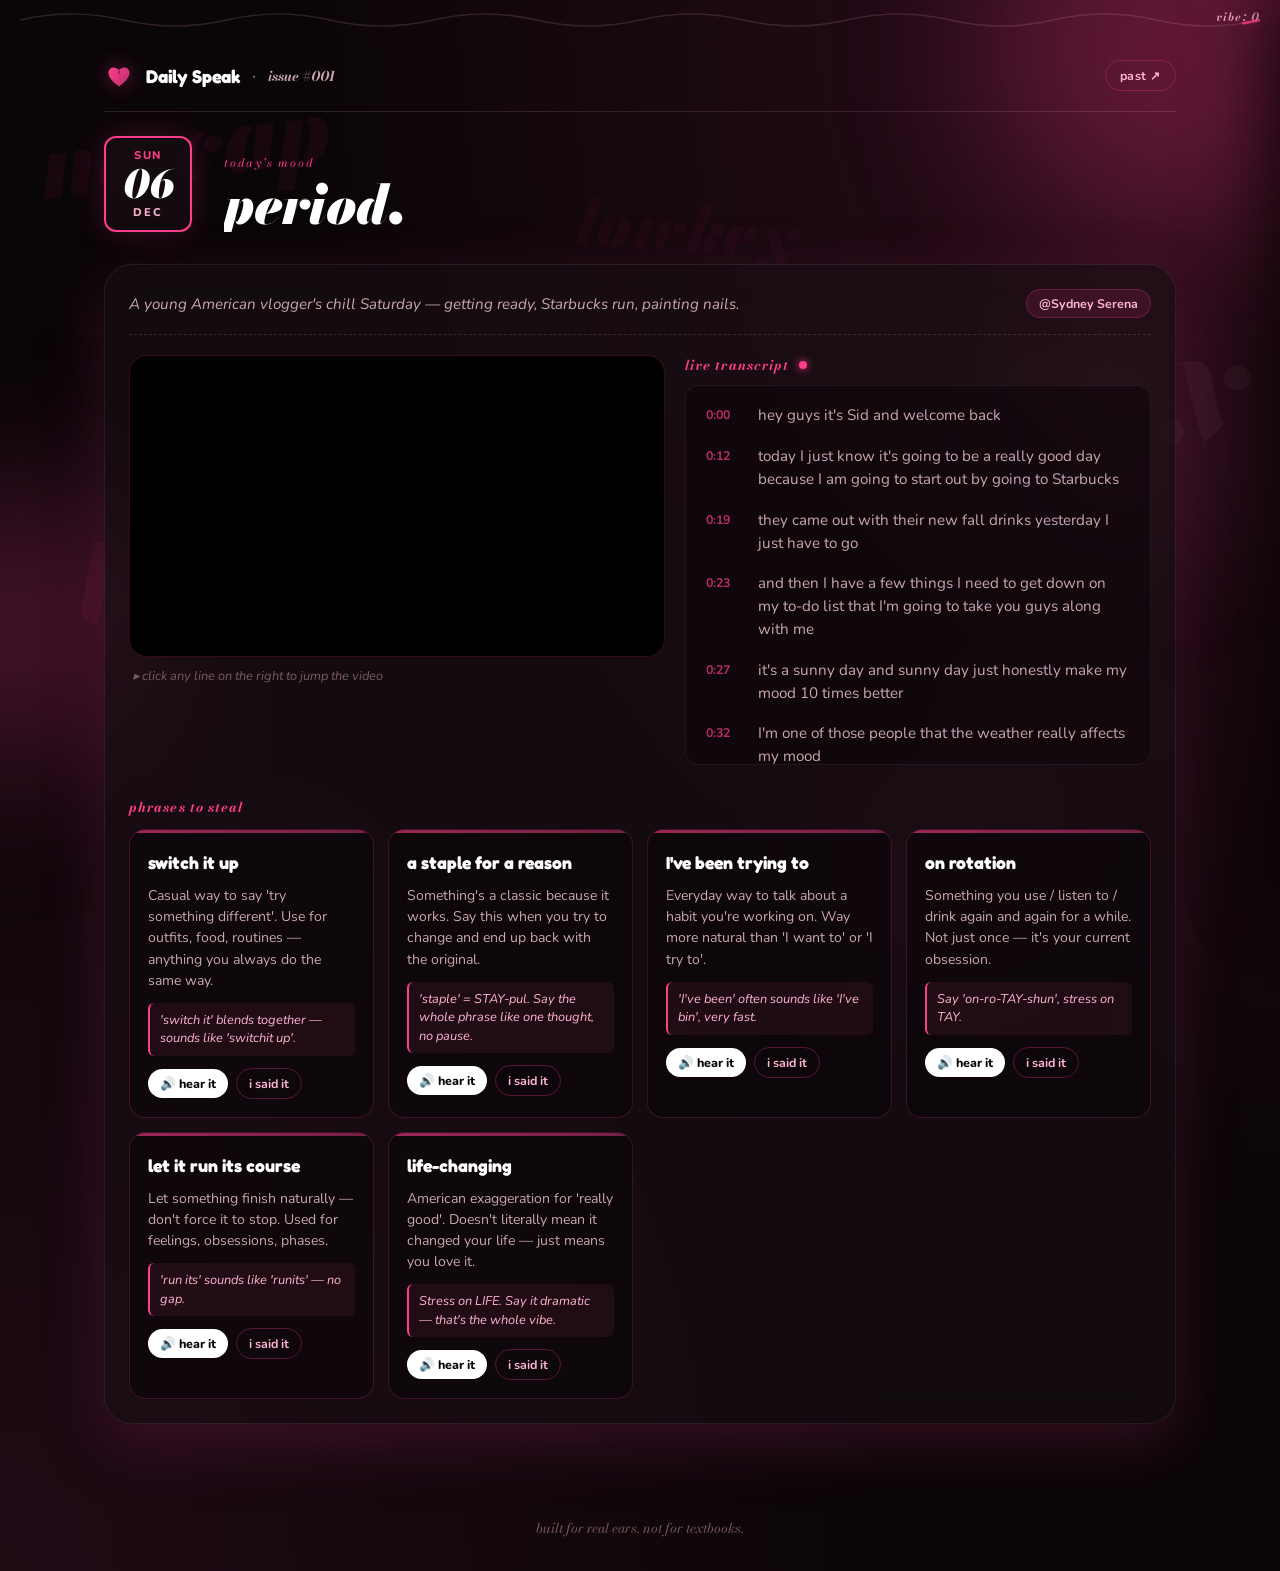
==== commit 49a59773: "Add files via upload" ====
--- a/index.html
+++ b/index.html
@@ -11,6 +11,7 @@
 </head>
 <body>
 
+<!-- background decoration -->
 <div class="bg-shapes" aria-hidden="true">
   <span class="shape shape-1"></span>
   <span class="shape shape-2"></span>
@@ -27,10 +28,31 @@
   <span class="fw fw-6">lowkey</span>
 </div>
 
-<header class="topbar">
-  <div class="brand">
+<!-- SPEAK-O-METER: top wave bar, tracks today's practice -->
+<div class="speak-o-meter" id="speakOMeter" aria-hidden="true">
+  <svg class="wave-svg" viewBox="0 0 1200 40" preserveAspectRatio="none">
+    <defs>
+      <linearGradient id="waveGrad" x1="0%" y1="0%" x2="100%" y2="0%">
+        <stop offset="0%"  stop-color="#FF3D8B"/>
+        <stop offset="50%" stop-color="#FFB4D1"/>
+        <stop offset="100%" stop-color="#FF3D8B"/>
+      </linearGradient>
+    </defs>
+    <!-- static baseline wave (dim) -->
+    <path class="wave-base" d="M 0 20 Q 50 5, 100 20 T 200 20 T 300 20 T 400 20 T 500 20 T 600 20 T 700 20 T 800 20 T 900 20 T 1000 20 T 1100 20 T 1200 20" fill="none" stroke="rgba(255,180,209,0.15)" stroke-width="2"/>
+    <!-- active fill wave, width driven by vibe -->
+    <path class="wave-active" id="waveActive" d="M 0 20 Q 50 5, 100 20 T 200 20 T 300 20 T 400 20 T 500 20 T 600 20 T 700 20 T 800 20 T 900 20 T 1000 20 T 1100 20 T 1200 20" fill="none" stroke="url(#waveGrad)" stroke-width="3" stroke-linecap="round" stroke-dasharray="1200" stroke-dashoffset="1200"/>
+  </svg>
+  <div class="vibe-label">
+    <span class="vibe-text" id="vibeText">vibe: 0</span>
+  </div>
+</div>
+
+<!-- ======= LEFT-ALIGNED MAGAZINE HEADER ======= -->
+<header class="masthead">
+  <div class="masthead-top">
     <span class="brand-mark" aria-hidden="true">
-      <svg viewBox="0 0 40 40" width="32" height="32">
+      <svg viewBox="0 0 40 40" width="30" height="30">
         <defs>
           <linearGradient id="lipGrad" x1="0%" y1="0%" x2="100%" y2="100%">
             <stop offset="0%" stop-color="#FF3D8B"/>
@@ -42,37 +64,32 @@
       </svg>
     </span>
     <span class="brand-name">Daily Speak</span>
+    <span class="masthead-divider">·</span>
+    <span class="issue-num" id="issueNum">issue #001</span>
+    <button class="past-toggle" id="pastToggle" type="button">past ↗</button>
   </div>
 
-  <div class="topbar-right">
-    <button class="archive-toggle" id="archiveToggle" type="button">
-      <span>Past</span>
-      <span class="archive-arrow">▾</span>
-    </button>
-    <div class="streak-pill" id="streakPill">
-      <span class="streak-flame">🔥</span>
-      <span id="streakCount">0</span>
+  <div class="masthead-headline">
+    <div class="date-block">
+      <span class="date-day" id="dateDay">SAT</span>
+      <span class="date-num" id="dateNum">01</span>
+      <span class="date-mo" id="dateMo">AUG</span>
+    </div>
+    <div class="mood-block">
+      <span class="mood-label">today's mood</span>
+      <span class="mood-quote" id="moodQuote">no cap fr fr</span>
     </div>
   </div>
 </header>
 
+<!-- ======= MAIN LESSON ======= -->
 <main class="page">
 
-  <section class="hero">
-    <p class="eyebrow" id="todayDate">Today's practice</p>
-    <h1>Sound like you <em>mean it.</em></h1>
-    <p class="hero-sub">Real clip. Real transcript. Say it like they say it.</p>
-  </section>
-
-  <!-- MAIN CONTENT: video + transcript + highlights -->
   <section class="lesson">
 
-    <div class="lesson-header">
-      <div class="scene-tag">
-        <span class="scene-label">Scene</span>
-        <span class="scene-text" id="sceneText"></span>
-      </div>
-      <div class="channel-badge" id="channelBadge"></div>
+    <div class="lesson-meta">
+      <span class="scene-line" id="sceneText"></span>
+      <span class="channel-badge" id="channelBadge"></span>
     </div>
 
     <div class="lesson-body">
@@ -80,41 +97,35 @@
       <!-- LEFT: video -->
       <div class="video-column">
         <div class="video-frame" id="videoFrame"></div>
+        <p class="video-hint">▸ click any line on the right to jump the video</p>
       </div>
 
-      <!-- RIGHT: transcript -->
+      <!-- RIGHT: syncing transcript -->
       <div class="transcript-column">
-        <p class="section-label">Transcript</p>
+        <div class="transcript-head">
+          <span class="section-label">live transcript</span>
+          <span class="sync-dot" id="syncDot" title="synced with video"></span>
+        </div>
         <div class="transcript" id="transcript"></div>
       </div>
 
     </div>
 
-    <!-- Below: highlighted phrases -->
+    <!-- Highlighted phrases -->
+    <div class="highlights-head">
+      <span class="section-label">phrases to steal</span>
+    </div>
     <div class="highlights" id="highlights"></div>
 
   </section>
 
 </main>
 
-<!-- Floating practice widget (bottom right) -->
-<div class="practice-widget" id="practiceWidget">
-  <div class="practice-widget-inner">
-    <p class="pw-title">Say it out loud</p>
-    <div class="pw-dots" id="repeatTracker">
-      <button class="repeat-dot" data-rep="1" type="button" aria-label="Repeat 1"></button>
-      <button class="repeat-dot" data-rep="2" type="button" aria-label="Repeat 2"></button>
-      <button class="repeat-dot" data-rep="3" type="button" aria-label="Repeat 3"></button>
-    </div>
-    <button class="checkin-btn-mini" id="checkinBtn" type="button">Done today ✓</button>
-  </div>
-</div>
-
-<!-- Archive drawer (hidden by default) -->
+<!-- Archive drawer -->
 <div class="archive-drawer" id="archiveDrawer" aria-hidden="true">
   <div class="archive-drawer-inner">
     <div class="archive-drawer-head">
-      <h3>Past lessons</h3>
+      <h3>past issues</h3>
       <button class="archive-close" id="archiveClose" type="button" aria-label="Close">✕</button>
     </div>
     <div class="archive-list" id="archiveList"></div>
@@ -122,9 +133,11 @@
 </div>
 
 <footer class="page-footer">
-  <p>Built for real ears. Not for textbooks.</p>
+  <p>built for real ears. not for textbooks.</p>
 </footer>
 
+<!-- YouTube IFrame API -->
+<script src="https://www.youtube.com/iframe_api"></script>
 <script src="lessons.js"></script>
 <script src="script.js"></script>
 </body>
--- a/style.css
+++ b/style.css
@@ -18,9 +18,7 @@
   --font-accent: "Bodoni Moda", serif;
 }
 
-* {
-  box-sizing: border-box;
-}
+* { box-sizing: border-box; }
 
 body {
   margin: 0;
@@ -36,7 +34,6 @@
 }
 
 /* ---------- background glow ---------- */
-
 .bg-shapes { position: fixed; inset: 0; z-index: 0; pointer-events: none; }
 .shape { position: absolute; border-radius: 50%; filter: blur(80px); }
 .shape-1 { width: 380px; height: 380px; background: var(--pink-hot); top: -140px; right: -80px; opacity: 0.25; }
@@ -45,7 +42,6 @@
 .shape-4 { width: 160px; height: 160px; background: var(--pink-wine); bottom: -60px; right: 20%; opacity: 0.4; }
 
 /* ---------- floating slang words ---------- */
-
 .floating-words { position: fixed; inset: 0; z-index: 0; pointer-events: none; overflow: hidden; }
 .fw {
   position: absolute;
@@ -64,79 +60,195 @@
 .fw-5 { top: 88%; left: 12%; font-size: 6rem; transform: rotate(-6deg); color: var(--pink-rose); opacity: 0.05; }
 .fw-6 { top: 20%; left: 45%; font-size: 4rem; transform: rotate(4deg); opacity: 0.04; }
 
-/* ---------- topbar ---------- */
-
-.topbar {
+/* ---------- speak-o-meter (top wave) ---------- */
+
+.speak-o-meter {
+  position: fixed;
+  top: 0;
+  left: 0;
+  right: 0;
+  height: 40px;
+  z-index: 5;
+  pointer-events: none;
+  padding: 4px 20px 0;
+}
+
+.wave-svg {
+  width: 100%;
+  height: 32px;
+  display: block;
+}
+
+.wave-active {
+  transition: stroke-dashoffset 0.9s cubic-bezier(.22,.9,.34,1);
+  filter: drop-shadow(0 0 6px rgba(255, 61, 139, 0.6));
+}
+
+.vibe-label {
+  position: absolute;
+  right: 20px;
+  top: 8px;
+  font-family: var(--font-accent);
+  font-style: italic;
+  color: var(--pink-blush);
+  font-size: 0.72rem;
+  font-weight: 700;
+  letter-spacing: 0.1em;
+  text-transform: lowercase;
+  opacity: 0.9;
+}
+
+/* ---------- MASTHEAD (left-aligned magazine header) ---------- */
+
+.masthead {
   position: relative;
   z-index: 2;
-  display: flex;
-  align-items: center;
-  justify-content: space-between;
-  padding: 24px 4vw 0;
-}
-
-.brand {
+  padding: 60px 5vw 0;
+  max-width: 1200px;
+  margin: 0 auto;
+}
+
+.masthead-top {
   display: flex;
   align-items: center;
   gap: 12px;
+  font-family: var(--font-body);
+  font-weight: 700;
+  font-size: 0.85rem;
+  color: var(--pink-blush);
+  padding-bottom: 20px;
+  border-bottom: 1px solid rgba(255, 180, 209, 0.15);
+  margin-bottom: 24px;
+  flex-wrap: wrap;
+}
+
+.brand-mark {
+  display: flex;
+  align-items: center;
+  filter: drop-shadow(0 0 10px rgba(255, 61, 139, 0.4));
+}
+
+.brand-name {
   font-family: var(--font-display);
-  font-weight: 700;
-  font-size: 1.35rem;
+  font-size: 1.15rem;
   color: var(--white);
   letter-spacing: -0.01em;
 }
 
-.brand-mark {
-  display: flex;
-  align-items: center;
-  filter: drop-shadow(0 0 12px rgba(255, 61, 139, 0.4));
-}
-
-.topbar-right {
-  display: flex;
-  align-items: center;
-  gap: 12px;
-}
-
-.archive-toggle {
-  display: flex;
-  align-items: center;
-  gap: 6px;
-  background: rgba(26, 15, 20, 0.7);
-  backdrop-filter: blur(10px);
-  -webkit-backdrop-filter: blur(10px);
-  border: 1px solid rgba(255, 180, 209, 0.15);
-  color: var(--pink-blush);
-  padding: 8px 14px;
+.masthead-divider {
+  color: var(--text-dim);
+  font-size: 1rem;
+}
+
+.issue-num {
+  font-family: var(--font-accent);
+  font-style: italic;
+  color: var(--text-muted);
+  font-size: 0.85rem;
+}
+
+.past-toggle {
+  margin-left: auto;
+  background: transparent;
+  border: 1px solid rgba(255, 61, 139, 0.3);
+  color: var(--pink-blush);
+  padding: 6px 14px;
   border-radius: 999px;
-  font-weight: 700;
-  font-size: 0.85rem;
+  font-family: var(--font-body);
+  font-weight: 700;
+  font-size: 0.78rem;
   cursor: pointer;
   transition: all 0.15s ease;
+  text-transform: lowercase;
+  letter-spacing: 0.04em;
+}
+
+.past-toggle:hover {
+  background: rgba(255, 61, 139, 0.15);
+  border-color: var(--pink-hot);
+  color: var(--white);
+}
+
+.masthead-headline {
+  display: flex;
+  align-items: flex-end;
+  gap: 32px;
+  margin-bottom: 32px;
+  flex-wrap: wrap;
+}
+
+.date-block {
+  display: flex;
+  flex-direction: column;
+  align-items: center;
+  border: 2px solid var(--pink-hot);
+  border-radius: 12px;
+  padding: 10px 16px;
+  min-width: 78px;
+  background: rgba(26, 15, 20, 0.6);
+  backdrop-filter: blur(20px);
+  -webkit-backdrop-filter: blur(20px);
+  box-shadow: 0 0 30px rgba(255, 61, 139, 0.2);
+}
+
+.date-day {
   font-family: var(--font-body);
-}
-
-.archive-toggle:hover {
-  border-color: var(--pink-hot);
-  color: var(--white);
-}
-
-.archive-arrow { font-size: 0.7rem; }
-
-.streak-pill {
-  display: flex;
-  align-items: center;
+  font-weight: 800;
+  color: var(--pink-hot);
+  font-size: 0.7rem;
+  letter-spacing: 0.15em;
+  text-transform: uppercase;
+}
+
+.date-num {
+  font-family: var(--font-accent);
+  font-style: italic;
+  font-weight: 900;
+  color: var(--white);
+  font-size: 2.4rem;
+  line-height: 1;
+  margin: 2px 0;
+}
+
+.date-mo {
+  font-family: var(--font-body);
+  font-weight: 800;
+  color: var(--pink-blush);
+  font-size: 0.7rem;
+  letter-spacing: 0.15em;
+  text-transform: uppercase;
+}
+
+.mood-block {
+  display: flex;
+  flex-direction: column;
   gap: 6px;
-  background: linear-gradient(135deg, var(--pink-hot), var(--pink-berry));
-  color: var(--white);
-  border-radius: 999px;
-  padding: 8px 14px;
-  font-weight: 800;
-  font-size: 0.9rem;
-  box-shadow: 0 4px 20px rgba(255, 61, 139, 0.4);
-}
-
-.streak-flame { font-size: 1rem; }
+  flex: 1;
+  min-width: 260px;
+}
+
+.mood-label {
+  font-family: var(--font-accent);
+  font-style: italic;
+  color: var(--pink-hot);
+  font-size: 0.75rem;
+  text-transform: lowercase;
+  letter-spacing: 0.15em;
+}
+
+.mood-quote {
+  font-family: var(--font-accent);
+  font-style: italic;
+  font-weight: 900;
+  font-size: clamp(2rem, 5vw, 3.4rem);
+  line-height: 1;
+  background: linear-gradient(120deg, var(--white) 30%, var(--pink-blush) 55%, var(--pink-hot) 90%);
+  -webkit-background-clip: text;
+  background-clip: text;
+  -webkit-text-fill-color: transparent;
+  letter-spacing: -0.02em;
+  text-transform: lowercase;
+}
 
 /* ---------- layout ---------- */
 
@@ -145,52 +257,10 @@
   z-index: 1;
   max-width: 1200px;
   margin: 0 auto;
-  padding: 32px 4vw 120px;
-}
-
-/* ---------- hero ---------- */
-
-.hero {
-  text-align: center;
-  margin-bottom: 32px;
-}
-
-.eyebrow {
-  font-weight: 700;
-  color: var(--pink-hot);
-  text-transform: uppercase;
-  letter-spacing: 0.1em;
-  font-size: 0.75rem;
-  margin: 0 0 10px;
-}
-
-.hero h1 {
-  font-family: var(--font-display);
-  font-size: clamp(1.8rem, 4.5vw, 2.6rem);
-  line-height: 1.15;
-  margin: 0 0 12px;
-  color: var(--white);
-  letter-spacing: -0.02em;
-}
-
-.hero h1 em {
-  font-style: italic;
-  font-family: var(--font-accent);
-  font-weight: 900;
-  background: linear-gradient(135deg, var(--pink-blush), var(--pink-hot));
-  -webkit-background-clip: text;
-  background-clip: text;
-  -webkit-text-fill-color: transparent;
-}
-
-.hero-sub {
-  color: var(--text-muted);
-  font-size: 0.98rem;
-  max-width: 420px;
-  margin: 0 auto;
-}
-
-/* ---------- lesson container ---------- */
+  padding: 0 5vw 60px;
+}
+
+/* ---------- lesson ---------- */
 
 .lesson {
   background: rgba(26, 15, 20, 0.6);
@@ -202,37 +272,23 @@
   box-shadow: 0 20px 60px rgba(107, 29, 63, 0.4);
 }
 
-.lesson-header {
+.lesson-meta {
   display: flex;
   justify-content: space-between;
   align-items: center;
   gap: 16px;
   margin-bottom: 20px;
   flex-wrap: wrap;
-}
-
-.scene-tag {
-  display: flex;
-  align-items: baseline;
-  gap: 10px;
+  padding-bottom: 16px;
+  border-bottom: 1px dashed rgba(255, 180, 209, 0.15);
+}
+
+.scene-line {
+  color: var(--text-muted);
+  font-style: italic;
+  font-size: 0.95rem;
   flex: 1;
   min-width: 200px;
-}
-
-.scene-label {
-  font-family: var(--font-accent);
-  font-style: italic;
-  color: var(--pink-hot);
-  font-weight: 700;
-  font-size: 0.85rem;
-  text-transform: uppercase;
-  letter-spacing: 0.08em;
-}
-
-.scene-text {
-  color: var(--text-muted);
-  font-size: 0.95rem;
-  font-style: italic;
 }
 
 .channel-badge {
@@ -246,18 +302,17 @@
   white-space: nowrap;
 }
 
-/* ---------- video + transcript side-by-side ---------- */
-
 .lesson-body {
   display: grid;
-  grid-template-columns: 1.1fr 1fr;
+  grid-template-columns: 1.15fr 1fr;
   gap: 20px;
-  margin-bottom: 24px;
+  margin-bottom: 32px;
 }
 
 .video-column {
   display: flex;
   flex-direction: column;
+  gap: 10px;
 }
 
 .video-frame {
@@ -276,56 +331,130 @@
   display: block;
 }
 
+.video-hint {
+  margin: 0;
+  color: var(--text-dim);
+  font-size: 0.8rem;
+  font-style: italic;
+  padding-left: 4px;
+}
+
 .transcript-column {
   display: flex;
   flex-direction: column;
 }
 
+.transcript-head {
+  display: flex;
+  align-items: center;
+  gap: 10px;
+  margin-bottom: 10px;
+}
+
 .section-label {
   font-family: var(--font-accent);
   font-style: italic;
   color: var(--pink-hot);
   font-weight: 700;
   font-size: 0.85rem;
-  text-transform: uppercase;
+  text-transform: lowercase;
   letter-spacing: 0.08em;
-  margin: 0 0 10px;
+}
+
+.sync-dot {
+  width: 8px;
+  height: 8px;
+  border-radius: 50%;
+  background: var(--pink-hot);
+  box-shadow: 0 0 8px var(--pink-hot);
+  animation: pulse 1.4s ease-in-out infinite;
+}
+
+@keyframes pulse {
+  0%, 100% { opacity: 0.4; transform: scale(0.85); }
+  50%      { opacity: 1;   transform: scale(1); }
 }
 
 .transcript {
   background: rgba(10, 5, 8, 0.5);
   border: 1px solid rgba(255, 180, 209, 0.08);
   border-radius: 14px;
-  padding: 18px 20px;
-  line-height: 1.7;
-  font-size: 0.98rem;
-  color: var(--white);
+  padding: 10px;
+  line-height: 1.5;
+  font-size: 0.95rem;
+  color: var(--text-muted);
   flex: 1;
   overflow-y: auto;
-  max-height: 320px;
-}
-
-.transcript p {
-  margin: 0 0 8px;
-}
-
-.transcript p:last-child { margin-bottom: 0; }
-
-.transcript .hl {
+  max-height: 380px;
+  scroll-behavior: smooth;
+}
+
+.transcript::-webkit-scrollbar { width: 6px; }
+.transcript::-webkit-scrollbar-track { background: transparent; }
+.transcript::-webkit-scrollbar-thumb { background: rgba(255, 61, 139, 0.3); border-radius: 3px; }
+
+.tx-line {
+  display: flex;
+  gap: 10px;
+  padding: 8px 10px;
+  border-radius: 8px;
+  cursor: pointer;
+  transition: background 0.15s ease, color 0.15s ease;
+  margin-bottom: 2px;
+}
+
+.tx-line:hover {
+  background: rgba(255, 61, 139, 0.08);
+  color: var(--white);
+}
+
+.tx-line .tx-time {
+  color: var(--pink-hot);
+  font-weight: 700;
+  font-size: 0.78rem;
+  min-width: 42px;
+  flex-shrink: 0;
+  padding-top: 2px;
+  opacity: 0.7;
+  font-variant-numeric: tabular-nums;
+}
+
+.tx-line .tx-text {
+  flex: 1;
+}
+
+.tx-line.active {
+  background: linear-gradient(90deg, rgba(255, 61, 139, 0.18), rgba(255, 61, 139, 0.02));
+  color: var(--white);
+  box-shadow: inset 3px 0 0 var(--pink-hot);
+}
+
+.tx-line.active .tx-time {
+  color: var(--pink-hot);
+  opacity: 1;
+}
+
+.tx-line .hl {
+  color: var(--pink-blush);
+  font-weight: 700;
   background: linear-gradient(180deg, transparent 55%, rgba(255, 61, 139, 0.35) 55%);
-  color: var(--pink-blush);
-  font-weight: 700;
   padding: 0 2px;
   border-radius: 2px;
 }
 
-/* ---------- highlights section ---------- */
+/* ---------- highlights ---------- */
+
+.highlights-head {
+  display: flex;
+  align-items: center;
+  gap: 10px;
+  margin-bottom: 12px;
+}
 
 .highlights {
   display: grid;
-  grid-template-columns: repeat(auto-fit, minmax(260px, 1fr));
+  grid-template-columns: repeat(auto-fit, minmax(240px, 1fr));
   gap: 14px;
-  margin-top: 4px;
 }
 
 .highlight-card {
@@ -333,41 +462,61 @@
   border: 1px solid rgba(255, 61, 139, 0.2);
   border-radius: 16px;
   padding: 18px;
+  transition: border-color 0.15s ease, transform 0.15s ease, box-shadow 0.15s ease;
+  cursor: pointer;
   position: relative;
-  transition: border-color 0.15s ease, transform 0.15s ease;
+  overflow: hidden;
+}
+
+.highlight-card::before {
+  content: "";
+  position: absolute;
+  top: 0;
+  left: 0;
+  right: 0;
+  height: 3px;
+  background: linear-gradient(90deg, var(--pink-hot), var(--pink-berry));
+  opacity: 0.6;
 }
 
 .highlight-card:hover {
   border-color: var(--pink-hot);
-  transform: translateY(-2px);
+  transform: translateY(-3px);
+  box-shadow: 0 12px 30px rgba(255, 61, 139, 0.25);
 }
 
 .highlight-phrase {
   font-family: var(--font-display);
-  font-weight: 600;
-  font-size: 1.15rem;
-  color: var(--white);
-  margin: 0 0 10px;
+  font-weight: 700;
+  font-size: 1.1rem;
+  color: var(--white);
+  margin: 4px 0 10px;
   line-height: 1.3;
 }
 
 .highlight-note {
   color: var(--text-muted);
-  font-size: 0.9rem;
+  font-size: 0.88rem;
   line-height: 1.5;
   margin: 0 0 12px;
 }
 
 .highlight-sound {
-  background: rgba(255, 61, 139, 0.1);
+  background: rgba(255, 61, 139, 0.08);
   border-left: 2px solid var(--pink-hot);
   border-radius: 6px;
   padding: 8px 10px;
-  font-size: 0.82rem;
+  font-size: 0.8rem;
   color: var(--pink-blush);
   line-height: 1.45;
   margin-bottom: 12px;
   font-style: italic;
+}
+
+.card-actions {
+  display: flex;
+  gap: 8px;
+  align-items: center;
 }
 
 .speak-btn-mini {
@@ -378,10 +527,10 @@
   color: var(--bg);
   border: none;
   border-radius: 999px;
-  padding: 7px 14px;
+  padding: 6px 12px;
   font-family: var(--font-body);
   font-weight: 800;
-  font-size: 0.8rem;
+  font-size: 0.78rem;
   cursor: pointer;
   transition: transform 0.15s ease, background 0.15s ease;
 }
@@ -391,100 +540,32 @@
   transform: translateY(-1px);
 }
 
-/* ---------- floating practice widget ---------- */
-
-.practice-widget {
-  position: fixed;
-  bottom: 20px;
-  right: 20px;
-  z-index: 10;
-}
-
-.practice-widget-inner {
-  background: rgba(26, 15, 20, 0.9);
-  backdrop-filter: blur(20px);
-  -webkit-backdrop-filter: blur(20px);
+.said-btn {
+  display: inline-flex;
+  align-items: center;
+  gap: 4px;
+  background: transparent;
+  color: var(--pink-blush);
   border: 1px solid rgba(255, 61, 139, 0.3);
-  border-radius: 20px;
-  padding: 14px 16px;
-  box-shadow: 0 12px 40px rgba(0, 0, 0, 0.5), 0 0 30px rgba(255, 61, 139, 0.2);
-  min-width: 180px;
-}
-
-.pw-title {
-  margin: 0 0 10px;
-  font-family: var(--font-accent);
-  font-style: italic;
-  font-weight: 700;
-  color: var(--pink-hot);
-  font-size: 0.8rem;
-  text-transform: uppercase;
-  letter-spacing: 0.06em;
-  text-align: center;
-}
-
-.pw-dots {
-  display: flex;
-  justify-content: center;
-  gap: 8px;
-  margin-bottom: 10px;
-}
-
-.repeat-dot {
-  width: 34px;
-  height: 34px;
-  border-radius: 50%;
-  border: 2px solid rgba(255, 61, 139, 0.3);
-  background: transparent;
+  border-radius: 999px;
+  padding: 6px 12px;
+  font-family: var(--font-body);
+  font-weight: 700;
+  font-size: 0.78rem;
   cursor: pointer;
-  font-size: 0.85rem;
-  transition: all 0.2s ease;
-  color: var(--text-dim);
-  font-weight: 700;
-}
-
-.repeat-dot::after { content: attr(data-rep); }
-
-.repeat-dot:hover {
+  transition: all 0.15s ease;
+}
+
+.said-btn:hover {
+  background: rgba(255, 61, 139, 0.1);
   border-color: var(--pink-hot);
-  color: var(--pink-blush);
-}
-
-.repeat-dot.done {
+}
+
+.said-btn.done {
   background: linear-gradient(135deg, var(--pink-hot), var(--pink-berry));
-  border-color: var(--pink-hot);
-  color: var(--white);
+  color: var(--white);
+  border-color: transparent;
   box-shadow: 0 0 12px rgba(255, 61, 139, 0.5);
-}
-
-.repeat-dot.done::after { content: "\2713"; }
-
-.checkin-btn-mini {
-  width: 100%;
-  background: linear-gradient(135deg, var(--pink-hot), var(--pink-berry));
-  color: var(--white);
-  border: none;
-  border-radius: 999px;
-  padding: 9px 14px;
-  font-family: var(--font-body);
-  font-weight: 800;
-  font-size: 0.82rem;
-  cursor: pointer;
-  transition: transform 0.15s ease, box-shadow 0.15s ease;
-  box-shadow: 0 4px 16px rgba(255, 61, 139, 0.4);
-}
-
-.checkin-btn-mini:hover {
-  transform: translateY(-1px);
-  box-shadow: 0 6px 22px rgba(255, 61, 139, 0.55);
-}
-
-.checkin-btn-mini:disabled {
-  background: var(--bg-soft);
-  color: var(--pink-blush);
-  cursor: default;
-  transform: none;
-  box-shadow: none;
 }
 
 /* ---------- archive drawer ---------- */
@@ -526,9 +607,12 @@
 
 .archive-drawer-head h3 {
   margin: 0;
-  font-family: var(--font-display);
-  color: var(--white);
-  font-size: 1.3rem;
+  font-family: var(--font-accent);
+  font-style: italic;
+  font-weight: 900;
+  color: var(--white);
+  font-size: 1.4rem;
+  text-transform: lowercase;
 }
 
 .archive-close {
@@ -606,28 +690,25 @@
     grid-template-columns: 1fr;
   }
   .transcript { max-height: none; }
+
+  .masthead-headline {
+    gap: 20px;
+  }
 }
 
 @media (max-width: 600px) {
   .fw-2, .fw-4, .fw-6 { display: none; }
 
-  .practice-widget {
-    bottom: 12px;
-    right: 12px;
-  }
-  .practice-widget-inner {
-    min-width: 160px;
-    padding: 12px 14px;
-  }
-  .repeat-dot {
-    width: 30px;
-    height: 30px;
-  }
-
   .lesson { padding: 18px; }
   .highlights { grid-template-columns: 1fr; }
+
+  .masthead { padding-top: 50px; }
+  .past-toggle { margin-left: 0; }
+
+  .mood-quote { font-size: 2rem; }
+  .date-num { font-size: 2rem; }
 }
 
 @media (prefers-reduced-motion: reduce) {
-  * { transition: none !important; }
-}
+  * { transition: none !important; animation: none !important; }
+}
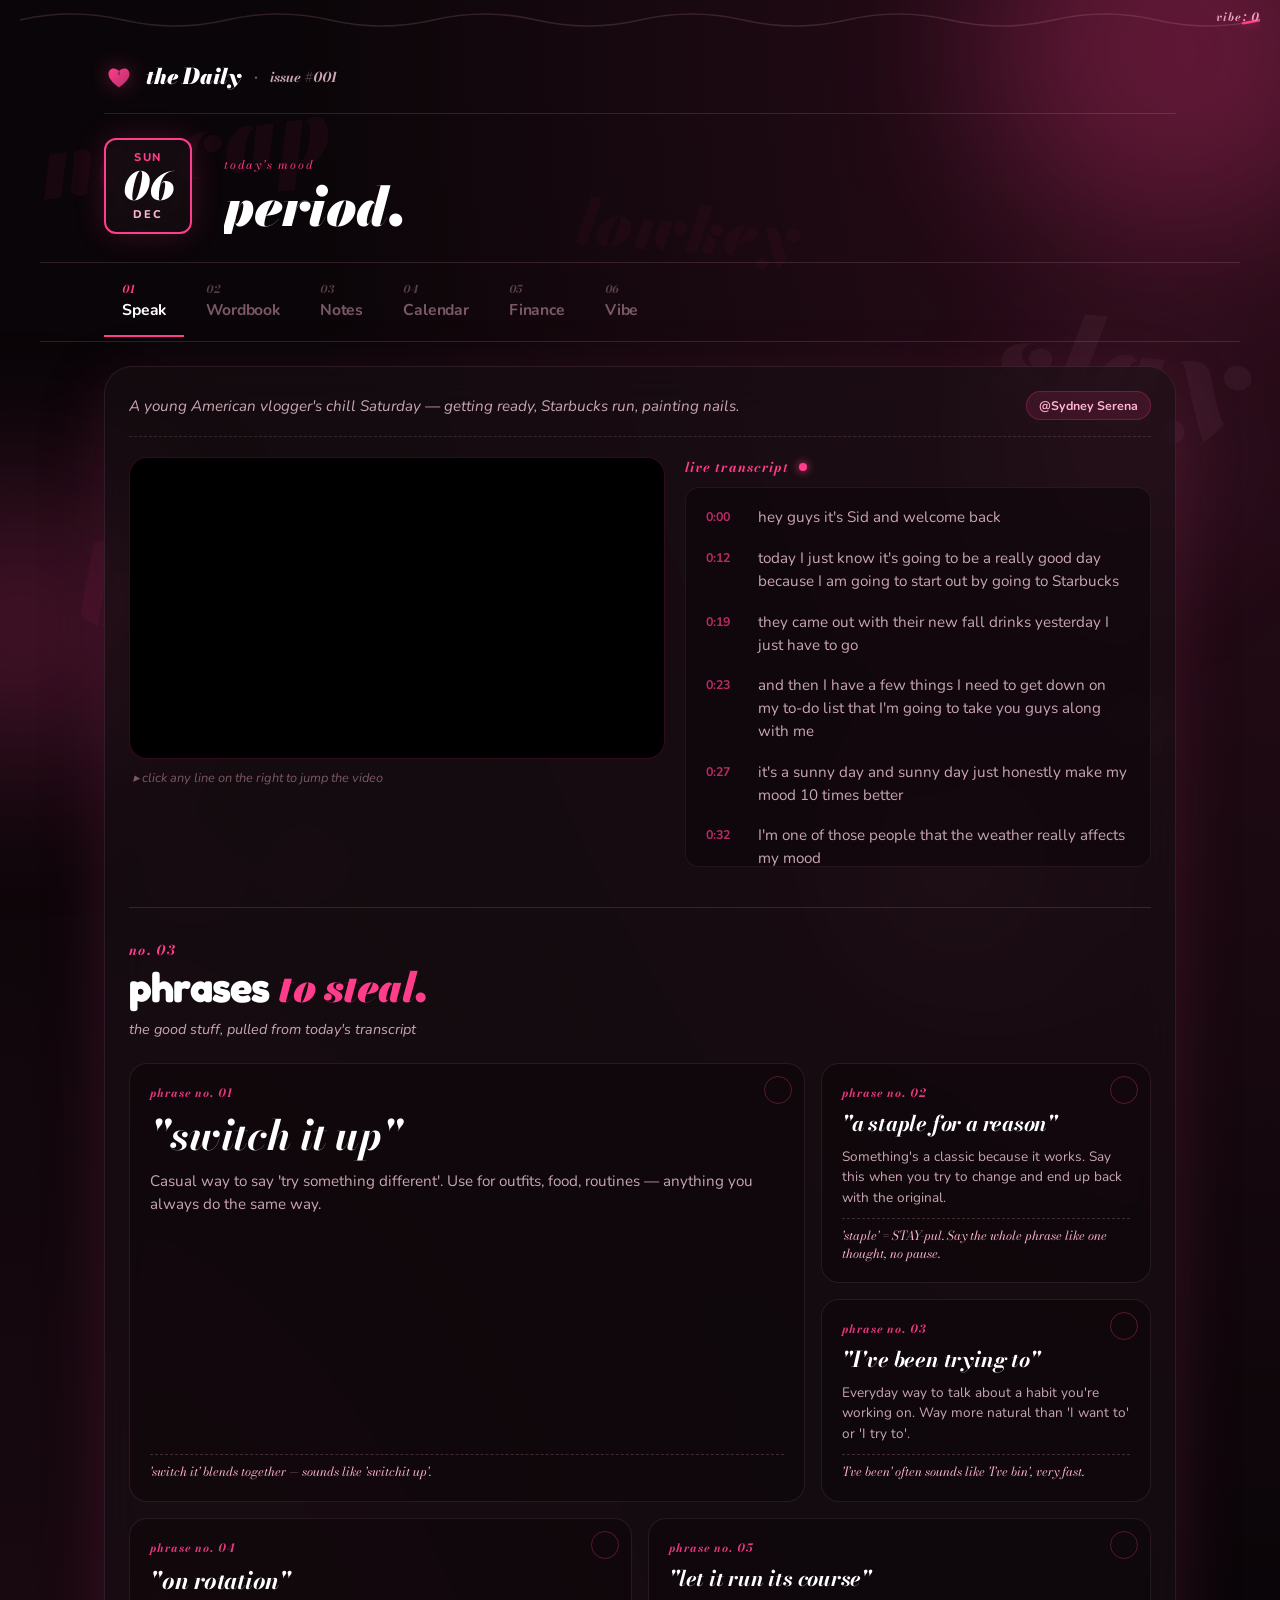
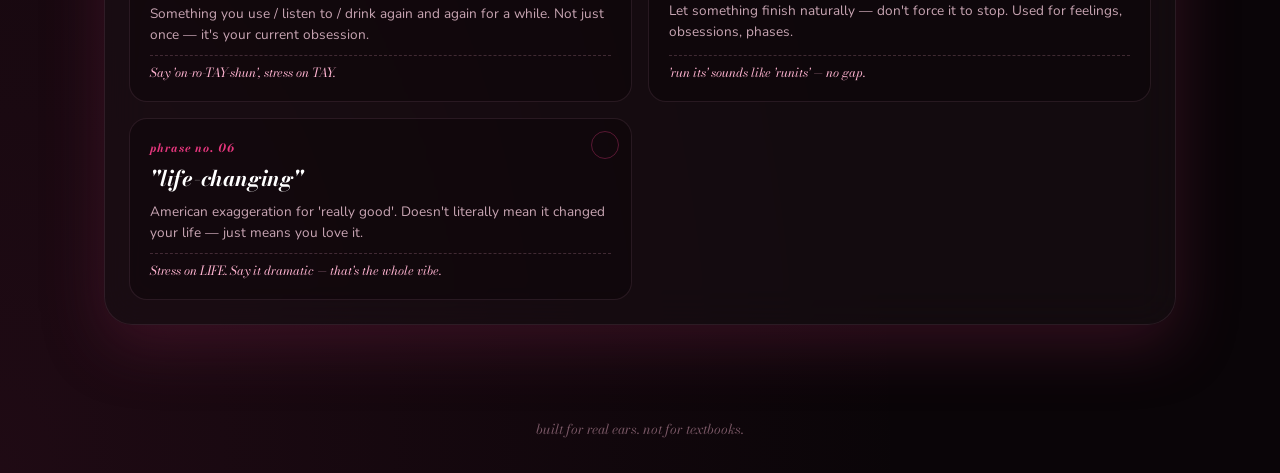
==== commit 22356388: "Add files via upload" ====
--- a/index.html
+++ b/index.html
@@ -11,7 +11,6 @@
 </head>
 <body>
 
-<!-- background decoration -->
 <div class="bg-shapes" aria-hidden="true">
   <span class="shape shape-1"></span>
   <span class="shape shape-2"></span>
@@ -28,7 +27,6 @@
   <span class="fw fw-6">lowkey</span>
 </div>
 
-<!-- SPEAK-O-METER: top wave bar, tracks today's practice -->
 <div class="speak-o-meter" id="speakOMeter" aria-hidden="true">
   <svg class="wave-svg" viewBox="0 0 1200 40" preserveAspectRatio="none">
     <defs>
@@ -38,9 +36,7 @@
         <stop offset="100%" stop-color="#FF3D8B"/>
       </linearGradient>
     </defs>
-    <!-- static baseline wave (dim) -->
     <path class="wave-base" d="M 0 20 Q 50 5, 100 20 T 200 20 T 300 20 T 400 20 T 500 20 T 600 20 T 700 20 T 800 20 T 900 20 T 1000 20 T 1100 20 T 1200 20" fill="none" stroke="rgba(255,180,209,0.15)" stroke-width="2"/>
-    <!-- active fill wave, width driven by vibe -->
     <path class="wave-active" id="waveActive" d="M 0 20 Q 50 5, 100 20 T 200 20 T 300 20 T 400 20 T 500 20 T 600 20 T 700 20 T 800 20 T 900 20 T 1000 20 T 1100 20 T 1200 20" fill="none" stroke="url(#waveGrad)" stroke-width="3" stroke-linecap="round" stroke-dasharray="1200" stroke-dashoffset="1200"/>
   </svg>
   <div class="vibe-label">
@@ -48,7 +44,7 @@
   </div>
 </div>
 
-<!-- ======= LEFT-ALIGNED MAGAZINE HEADER ======= -->
+<!-- ======= MASTHEAD ======= -->
 <header class="masthead">
   <div class="masthead-top">
     <span class="brand-mark" aria-hidden="true">
@@ -63,10 +59,9 @@
         <path d="M20 12 C 18 14, 18 16, 20 18 C 22 16, 22 14, 20 12 Z" fill="#0A0A0A" opacity="0.35"/>
       </svg>
     </span>
-    <span class="brand-name">Daily Speak</span>
+    <span class="brand-name">the Daily</span>
     <span class="masthead-divider">·</span>
     <span class="issue-num" id="issueNum">issue #001</span>
-    <button class="past-toggle" id="pastToggle" type="button">past ↗</button>
   </div>
 
   <div class="masthead-headline">
@@ -80,63 +75,150 @@
       <span class="mood-quote" id="moodQuote">no cap fr fr</span>
     </div>
   </div>
+
+  <!-- ======= TAB NAVIGATION ======= -->
+  <nav class="tab-nav" id="tabNav">
+    <button class="tab active" data-tab="speak" type="button">
+      <span class="tab-num">01</span>
+      <span class="tab-name">Speak</span>
+    </button>
+    <button class="tab" data-tab="wordbook" type="button">
+      <span class="tab-num">02</span>
+      <span class="tab-name">Wordbook</span>
+    </button>
+    <button class="tab" data-tab="notes" type="button">
+      <span class="tab-num">03</span>
+      <span class="tab-name">Notes</span>
+    </button>
+    <button class="tab" data-tab="calendar" type="button">
+      <span class="tab-num">04</span>
+      <span class="tab-name">Calendar</span>
+    </button>
+    <button class="tab" data-tab="finance" type="button">
+      <span class="tab-num">05</span>
+      <span class="tab-name">Finance</span>
+    </button>
+    <button class="tab" data-tab="vibe" type="button">
+      <span class="tab-num">06</span>
+      <span class="tab-name">Vibe</span>
+    </button>
+  </nav>
 </header>
 
-<!-- ======= MAIN LESSON ======= -->
 <main class="page">
 
-  <section class="lesson">
-
-    <div class="lesson-meta">
-      <span class="scene-line" id="sceneText"></span>
-      <span class="channel-badge" id="channelBadge"></span>
-    </div>
-
-    <div class="lesson-body">
-
-      <!-- LEFT: video -->
-      <div class="video-column">
-        <div class="video-frame" id="videoFrame"></div>
-        <p class="video-hint">▸ click any line on the right to jump the video</p>
-      </div>
-
-      <!-- RIGHT: syncing transcript -->
-      <div class="transcript-column">
-        <div class="transcript-head">
-          <span class="section-label">live transcript</span>
-          <span class="sync-dot" id="syncDot" title="synced with video"></span>
+  <!-- ======= SPEAK PANEL ======= -->
+  <section class="panel active" data-panel="speak">
+    <div class="lesson">
+      <div class="lesson-meta">
+        <span class="scene-line" id="sceneText"></span>
+        <span class="channel-badge" id="channelBadge"></span>
+      </div>
+
+      <div class="lesson-body">
+        <div class="video-column">
+          <div class="video-frame" id="videoFrame"></div>
+          <p class="video-hint">▸ click any line on the right to jump the video</p>
         </div>
-        <div class="transcript" id="transcript"></div>
-      </div>
-
-    </div>
-
-    <!-- Highlighted phrases -->
-    <div class="highlights-head">
-      <span class="section-label">phrases to steal</span>
-    </div>
-    <div class="highlights" id="highlights"></div>
-
+
+        <div class="transcript-column">
+          <div class="transcript-head">
+            <span class="section-label">live transcript</span>
+            <span class="sync-dot" id="syncDot" title="synced with video"></span>
+          </div>
+          <div class="transcript" id="transcript"></div>
+        </div>
+      </div>
+
+      <!-- MAGAZINE-STYLE PHRASES SECTION -->
+      <div class="phrases-section">
+        <div class="phrases-head">
+          <span class="phrases-num">no. 03</span>
+          <h2 class="phrases-title">phrases <em>to steal.</em></h2>
+          <p class="phrases-sub">the good stuff, pulled from today's transcript</p>
+        </div>
+        <div class="phrases-grid" id="highlights"></div>
+      </div>
+    </div>
+  </section>
+
+  <!-- ======= WORDBOOK PANEL ======= -->
+  <section class="panel" data-panel="wordbook">
+    <div class="coming-soon">
+      <span class="cs-num">02</span>
+      <h2 class="cs-title">Wordbook <em>coming soon</em></h2>
+      <p class="cs-desc">a growing library of IELTS &amp; TOEFL words — 5 new ones every day, no need to lift a finger.</p>
+      <div class="cs-tags">
+        <span class="cs-tag">auto-daily</span>
+        <span class="cs-tag">ielts</span>
+        <span class="cs-tag">toefl</span>
+        <span class="cs-tag">audio</span>
+      </div>
+    </div>
+  </section>
+
+  <!-- ======= NOTES PANEL ======= -->
+  <section class="panel" data-panel="notes">
+    <div class="coming-soon">
+      <span class="cs-num">03</span>
+      <h2 class="cs-title">Notes <em>coming soon</em></h2>
+      <p class="cs-desc">a personal scratchpad — thoughts, quotes, things you don't want to forget. quick to write, easy to find.</p>
+      <div class="cs-tags">
+        <span class="cs-tag">journal</span>
+        <span class="cs-tag">quick-add</span>
+        <span class="cs-tag">tagged</span>
+      </div>
+    </div>
+  </section>
+
+  <!-- ======= CALENDAR PANEL ======= -->
+  <section class="panel" data-panel="calendar">
+    <div class="coming-soon">
+      <span class="cs-num">04</span>
+      <h2 class="cs-title">Calendar <em>coming soon</em></h2>
+      <p class="cs-desc">plans, to-dos, countdowns to the things you're waiting for. add once, watch the days tick down.</p>
+      <div class="cs-tags">
+        <span class="cs-tag">plans</span>
+        <span class="cs-tag">countdown</span>
+        <span class="cs-tag">deadlines</span>
+      </div>
+    </div>
+  </section>
+
+  <!-- ======= FINANCE PANEL ======= -->
+  <section class="panel" data-panel="finance">
+    <div class="coming-soon">
+      <span class="cs-num">05</span>
+      <h2 class="cs-title">Finance <em>coming soon</em></h2>
+      <p class="cs-desc">daily stock snapshots, market news, and short finance concepts to make you smarter about money.</p>
+      <div class="cs-tags">
+        <span class="cs-tag">stocks</span>
+        <span class="cs-tag">concepts</span>
+        <span class="cs-tag">smart-girl-era</span>
+      </div>
+    </div>
+  </section>
+
+  <!-- ======= VIBE PANEL ======= -->
+  <section class="panel" data-panel="vibe">
+    <div class="coming-soon">
+      <span class="cs-num">06</span>
+      <h2 class="cs-title">Vibe <em>coming soon</em></h2>
+      <p class="cs-desc">a daily affirmation, a soft push, something to lock in on. self-care that doesn't feel like homework.</p>
+      <div class="cs-tags">
+        <span class="cs-tag">affirmations</span>
+        <span class="cs-tag">book quotes</span>
+        <span class="cs-tag">habits</span>
+      </div>
+    </div>
   </section>
 
 </main>
-
-<!-- Archive drawer -->
-<div class="archive-drawer" id="archiveDrawer" aria-hidden="true">
-  <div class="archive-drawer-inner">
-    <div class="archive-drawer-head">
-      <h3>past issues</h3>
-      <button class="archive-close" id="archiveClose" type="button" aria-label="Close">✕</button>
-    </div>
-    <div class="archive-list" id="archiveList"></div>
-  </div>
-</div>
 
 <footer class="page-footer">
   <p>built for real ears. not for textbooks.</p>
 </footer>
 
-<!-- YouTube IFrame API -->
 <script src="https://www.youtube.com/iframe_api"></script>
 <script src="lessons.js"></script>
 <script src="script.js"></script>
--- a/style.css
+++ b/style.css
@@ -33,7 +33,6 @@
   overflow-x: hidden;
 }
 
-/* ---------- background glow ---------- */
 .bg-shapes { position: fixed; inset: 0; z-index: 0; pointer-events: none; }
 .shape { position: absolute; border-radius: 50%; filter: blur(80px); }
 .shape-1 { width: 380px; height: 380px; background: var(--pink-hot); top: -140px; right: -80px; opacity: 0.25; }
@@ -41,7 +40,6 @@
 .shape-3 { width: 200px; height: 200px; background: var(--pink-rose); top: 40%; right: 5%; opacity: 0.15; }
 .shape-4 { width: 160px; height: 160px; background: var(--pink-wine); bottom: -60px; right: 20%; opacity: 0.4; }
 
-/* ---------- floating slang words ---------- */
 .floating-words { position: fixed; inset: 0; z-index: 0; pointer-events: none; overflow: hidden; }
 .fw {
   position: absolute;
@@ -60,34 +58,23 @@
 .fw-5 { top: 88%; left: 12%; font-size: 6rem; transform: rotate(-6deg); color: var(--pink-rose); opacity: 0.05; }
 .fw-6 { top: 20%; left: 45%; font-size: 4rem; transform: rotate(4deg); opacity: 0.04; }
 
-/* ---------- speak-o-meter (top wave) ---------- */
-
+/* speak-o-meter */
 .speak-o-meter {
   position: fixed;
-  top: 0;
-  left: 0;
-  right: 0;
+  top: 0; left: 0; right: 0;
   height: 40px;
   z-index: 5;
   pointer-events: none;
   padding: 4px 20px 0;
 }
-
-.wave-svg {
-  width: 100%;
-  height: 32px;
-  display: block;
-}
-
+.wave-svg { width: 100%; height: 32px; display: block; }
 .wave-active {
   transition: stroke-dashoffset 0.9s cubic-bezier(.22,.9,.34,1);
   filter: drop-shadow(0 0 6px rgba(255, 61, 139, 0.6));
 }
-
 .vibe-label {
   position: absolute;
-  right: 20px;
-  top: 8px;
+  right: 20px; top: 8px;
   font-family: var(--font-accent);
   font-style: italic;
   color: var(--pink-blush);
@@ -98,7 +85,7 @@
   opacity: 0.9;
 }
 
-/* ---------- MASTHEAD (left-aligned magazine header) ---------- */
+/* ---------- masthead ---------- */
 
 .masthead {
   position: relative;
@@ -112,7 +99,6 @@
   display: flex;
   align-items: center;
   gap: 12px;
-  font-family: var(--font-body);
   font-weight: 700;
   font-size: 0.85rem;
   color: var(--pink-blush);
@@ -122,58 +108,25 @@
   flex-wrap: wrap;
 }
 
-.brand-mark {
-  display: flex;
-  align-items: center;
-  filter: drop-shadow(0 0 10px rgba(255, 61, 139, 0.4));
-}
+.brand-mark { display: flex; align-items: center; filter: drop-shadow(0 0 10px rgba(255, 61, 139, 0.4)); }
 
 .brand-name {
-  font-family: var(--font-display);
-  font-size: 1.15rem;
+  font-family: var(--font-accent);
+  font-style: italic;
+  font-weight: 900;
+  font-size: 1.35rem;
   color: var(--white);
   letter-spacing: -0.01em;
 }
 
-.masthead-divider {
-  color: var(--text-dim);
-  font-size: 1rem;
-}
-
-.issue-num {
-  font-family: var(--font-accent);
-  font-style: italic;
-  color: var(--text-muted);
-  font-size: 0.85rem;
-}
-
-.past-toggle {
-  margin-left: auto;
-  background: transparent;
-  border: 1px solid rgba(255, 61, 139, 0.3);
-  color: var(--pink-blush);
-  padding: 6px 14px;
-  border-radius: 999px;
-  font-family: var(--font-body);
-  font-weight: 700;
-  font-size: 0.78rem;
-  cursor: pointer;
-  transition: all 0.15s ease;
-  text-transform: lowercase;
-  letter-spacing: 0.04em;
-}
-
-.past-toggle:hover {
-  background: rgba(255, 61, 139, 0.15);
-  border-color: var(--pink-hot);
-  color: var(--white);
-}
+.masthead-divider { color: var(--text-dim); font-size: 1rem; }
+.issue-num { font-family: var(--font-accent); font-style: italic; color: var(--text-muted); font-size: 0.85rem; }
 
 .masthead-headline {
   display: flex;
   align-items: flex-end;
   gap: 32px;
-  margin-bottom: 32px;
+  margin-bottom: 28px;
   flex-wrap: wrap;
 }
 
@@ -191,51 +144,12 @@
   box-shadow: 0 0 30px rgba(255, 61, 139, 0.2);
 }
 
-.date-day {
-  font-family: var(--font-body);
-  font-weight: 800;
-  color: var(--pink-hot);
-  font-size: 0.7rem;
-  letter-spacing: 0.15em;
-  text-transform: uppercase;
-}
-
-.date-num {
-  font-family: var(--font-accent);
-  font-style: italic;
-  font-weight: 900;
-  color: var(--white);
-  font-size: 2.4rem;
-  line-height: 1;
-  margin: 2px 0;
-}
-
-.date-mo {
-  font-family: var(--font-body);
-  font-weight: 800;
-  color: var(--pink-blush);
-  font-size: 0.7rem;
-  letter-spacing: 0.15em;
-  text-transform: uppercase;
-}
-
-.mood-block {
-  display: flex;
-  flex-direction: column;
-  gap: 6px;
-  flex: 1;
-  min-width: 260px;
-}
-
-.mood-label {
-  font-family: var(--font-accent);
-  font-style: italic;
-  color: var(--pink-hot);
-  font-size: 0.75rem;
-  text-transform: lowercase;
-  letter-spacing: 0.15em;
-}
-
+.date-day { font-weight: 800; color: var(--pink-hot); font-size: 0.7rem; letter-spacing: 0.15em; text-transform: uppercase; }
+.date-num { font-family: var(--font-accent); font-style: italic; font-weight: 900; color: var(--white); font-size: 2.4rem; line-height: 1; margin: 2px 0; }
+.date-mo { font-weight: 800; color: var(--pink-blush); font-size: 0.7rem; letter-spacing: 0.15em; text-transform: uppercase; }
+
+.mood-block { display: flex; flex-direction: column; gap: 6px; flex: 1; min-width: 260px; }
+.mood-label { font-family: var(--font-accent); font-style: italic; color: var(--pink-hot); font-size: 0.75rem; text-transform: lowercase; letter-spacing: 0.15em; }
 .mood-quote {
   font-family: var(--font-accent);
   font-style: italic;
@@ -250,17 +164,92 @@
   text-transform: lowercase;
 }
 
-/* ---------- layout ---------- */
+/* ---------- TAB NAVIGATION ---------- */
+
+.tab-nav {
+  display: flex;
+  gap: 4px;
+  border-top: 1px solid rgba(255, 180, 209, 0.15);
+  border-bottom: 1px solid rgba(255, 180, 209, 0.15);
+  padding: 4px 0;
+  overflow-x: auto;
+  scrollbar-width: none;
+  margin: 0 -5vw;
+  padding-left: 5vw;
+  padding-right: 5vw;
+}
+
+.tab-nav::-webkit-scrollbar { display: none; }
+
+.tab {
+  background: transparent;
+  border: none;
+  color: var(--text-dim);
+  padding: 14px 18px;
+  cursor: pointer;
+  display: flex;
+  flex-direction: column;
+  align-items: flex-start;
+  gap: 2px;
+  transition: color 0.2s ease;
+  font-family: var(--font-body);
+  white-space: nowrap;
+  position: relative;
+  border-bottom: 2px solid transparent;
+}
+
+.tab-num {
+  font-family: var(--font-accent);
+  font-style: italic;
+  font-size: 0.68rem;
+  font-weight: 700;
+  opacity: 0.7;
+  letter-spacing: 0.05em;
+}
+
+.tab-name {
+  font-weight: 700;
+  font-size: 0.98rem;
+  letter-spacing: -0.01em;
+}
+
+.tab:hover {
+  color: var(--pink-blush);
+}
+
+.tab.active {
+  color: var(--white);
+  border-bottom-color: var(--pink-hot);
+}
+
+.tab.active .tab-num {
+  color: var(--pink-hot);
+  opacity: 1;
+}
+
+/* ---------- page + panels ---------- */
 
 .page {
   position: relative;
   z-index: 1;
   max-width: 1200px;
   margin: 0 auto;
-  padding: 0 5vw 60px;
-}
-
-/* ---------- lesson ---------- */
+  padding: 24px 5vw 60px;
+}
+
+.panel {
+  display: none;
+  animation: panelFadeIn 0.4s ease-out;
+}
+
+.panel.active { display: block; }
+
+@keyframes panelFadeIn {
+  from { opacity: 0; transform: translateY(8px); }
+  to   { opacity: 1; transform: translateY(0); }
+}
+
+/* ---------- lesson (speak panel) ---------- */
 
 .lesson {
   background: rgba(26, 15, 20, 0.6);
@@ -283,14 +272,7 @@
   border-bottom: 1px dashed rgba(255, 180, 209, 0.15);
 }
 
-.scene-line {
-  color: var(--text-muted);
-  font-style: italic;
-  font-size: 0.95rem;
-  flex: 1;
-  min-width: 200px;
-}
-
+.scene-line { color: var(--text-muted); font-style: italic; font-size: 0.95rem; flex: 1; min-width: 200px; }
 .channel-badge {
   background: rgba(255, 61, 139, 0.12);
   color: var(--pink-blush);
@@ -306,15 +288,10 @@
   display: grid;
   grid-template-columns: 1.15fr 1fr;
   gap: 20px;
-  margin-bottom: 32px;
-}
-
-.video-column {
-  display: flex;
-  flex-direction: column;
-  gap: 10px;
-}
-
+  margin-bottom: 40px;
+}
+
+.video-column { display: flex; flex-direction: column; gap: 10px; }
 .video-frame {
   aspect-ratio: 16 / 9;
   background: #000;
@@ -323,33 +300,11 @@
   border: 1px solid rgba(255, 61, 139, 0.2);
   position: relative;
 }
-
-.video-frame iframe {
-  width: 100%;
-  height: 100%;
-  border: 0;
-  display: block;
-}
-
-.video-hint {
-  margin: 0;
-  color: var(--text-dim);
-  font-size: 0.8rem;
-  font-style: italic;
-  padding-left: 4px;
-}
-
-.transcript-column {
-  display: flex;
-  flex-direction: column;
-}
-
-.transcript-head {
-  display: flex;
-  align-items: center;
-  gap: 10px;
-  margin-bottom: 10px;
-}
+.video-frame iframe { width: 100%; height: 100%; border: 0; display: block; }
+.video-hint { margin: 0; color: var(--text-dim); font-size: 0.8rem; font-style: italic; padding-left: 4px; }
+
+.transcript-column { display: flex; flex-direction: column; }
+.transcript-head { display: flex; align-items: center; gap: 10px; margin-bottom: 10px; }
 
 .section-label {
   font-family: var(--font-accent);
@@ -362,8 +317,7 @@
 }
 
 .sync-dot {
-  width: 8px;
-  height: 8px;
+  width: 8px; height: 8px;
   border-radius: 50%;
   background: var(--pink-hot);
   box-shadow: 0 0 8px var(--pink-hot);
@@ -388,7 +342,6 @@
   max-height: 380px;
   scroll-behavior: smooth;
 }
-
 .transcript::-webkit-scrollbar { width: 6px; }
 .transcript::-webkit-scrollbar-track { background: transparent; }
 .transcript::-webkit-scrollbar-thumb { background: rgba(255, 61, 139, 0.3); border-radius: 3px; }
@@ -402,12 +355,7 @@
   transition: background 0.15s ease, color 0.15s ease;
   margin-bottom: 2px;
 }
-
-.tx-line:hover {
-  background: rgba(255, 61, 139, 0.08);
-  color: var(--white);
-}
-
+.tx-line:hover { background: rgba(255, 61, 139, 0.08); color: var(--white); }
 .tx-line .tx-time {
   color: var(--pink-hot);
   font-weight: 700;
@@ -418,22 +366,13 @@
   opacity: 0.7;
   font-variant-numeric: tabular-nums;
 }
-
-.tx-line .tx-text {
-  flex: 1;
-}
-
+.tx-line .tx-text { flex: 1; }
 .tx-line.active {
   background: linear-gradient(90deg, rgba(255, 61, 139, 0.18), rgba(255, 61, 139, 0.02));
   color: var(--white);
   box-shadow: inset 3px 0 0 var(--pink-hot);
 }
-
-.tx-line.active .tx-time {
-  color: var(--pink-hot);
-  opacity: 1;
-}
-
+.tx-line.active .tx-time { color: var(--pink-hot); opacity: 1; }
 .tx-line .hl {
   color: var(--pink-blush);
   font-weight: 700;
@@ -442,232 +381,269 @@
   border-radius: 2px;
 }
 
-/* ---------- highlights ---------- */
-
-.highlights-head {
+/* ---------- PHRASES SECTION (magazine style) ---------- */
+
+.phrases-section {
+  border-top: 1px solid rgba(255, 180, 209, 0.15);
+  padding-top: 32px;
+}
+
+.phrases-head {
+  display: flex;
+  flex-direction: column;
+  align-items: flex-start;
+  gap: 4px;
+  margin-bottom: 24px;
+  position: relative;
+}
+
+.phrases-num {
+  font-family: var(--font-accent);
+  font-style: italic;
+  color: var(--pink-hot);
+  font-size: 0.85rem;
+  font-weight: 700;
+  letter-spacing: 0.1em;
+  text-transform: lowercase;
+}
+
+.phrases-title {
+  font-family: var(--font-display);
+  font-weight: 700;
+  font-size: clamp(1.8rem, 4vw, 2.6rem);
+  color: var(--white);
+  margin: 0;
+  line-height: 1.1;
+  letter-spacing: -0.02em;
+}
+
+.phrases-title em {
+  font-family: var(--font-accent);
+  font-style: italic;
+  font-weight: 900;
+  color: var(--pink-hot);
+}
+
+.phrases-sub {
+  color: var(--text-muted);
+  font-style: italic;
+  font-size: 0.9rem;
+  margin: 4px 0 0;
+}
+
+/* magazine grid — alternating sizes for visual rhythm */
+.phrases-grid {
+  display: grid;
+  grid-template-columns: repeat(6, 1fr);
+  gap: 16px;
+  grid-auto-rows: minmax(140px, auto);
+}
+
+.phrase-item {
+  border: 1px solid rgba(255, 180, 209, 0.1);
+  border-radius: 18px;
+  padding: 20px;
+  cursor: pointer;
+  transition: border-color 0.2s ease, transform 0.2s ease, background 0.2s ease;
+  position: relative;
+  overflow: hidden;
+  background: rgba(10, 5, 8, 0.35);
+  display: flex;
+  flex-direction: column;
+  gap: 10px;
+}
+
+.phrase-item:hover {
+  border-color: var(--pink-hot);
+  transform: translateY(-3px);
+  background: rgba(26, 15, 20, 0.7);
+}
+
+.phrase-item .phrase-eyebrow {
+  font-family: var(--font-accent);
+  font-style: italic;
+  color: var(--pink-hot);
+  font-size: 0.72rem;
+  font-weight: 700;
+  text-transform: lowercase;
+  letter-spacing: 0.08em;
+  opacity: 0.9;
+}
+
+.phrase-item .phrase-text {
+  font-family: var(--font-accent);
+  font-style: italic;
+  font-weight: 700;
+  color: var(--white);
+  line-height: 1.15;
+  letter-spacing: -0.01em;
+}
+
+.phrase-item .phrase-note {
+  color: var(--text-muted);
+  font-size: 0.85rem;
+  line-height: 1.5;
+  margin: 0;
+}
+
+.phrase-item .phrase-sound {
+  font-family: var(--font-accent);
+  font-style: italic;
+  color: var(--pink-blush);
+  font-size: 0.78rem;
+  line-height: 1.4;
+  padding-top: 8px;
+  border-top: 1px dashed rgba(255, 180, 209, 0.2);
+  margin-top: auto;
+}
+
+.phrase-item .said-badge {
+  position: absolute;
+  top: 12px;
+  right: 12px;
+  width: 28px;
+  height: 28px;
+  border-radius: 50%;
+  border: 1.5px solid rgba(255, 61, 139, 0.3);
+  background: transparent;
+  color: transparent;
+  cursor: pointer;
+  transition: all 0.2s ease;
+  font-size: 0.85rem;
+  font-weight: 800;
+  padding: 0;
   display: flex;
   align-items: center;
-  gap: 10px;
-  margin-bottom: 12px;
-}
-
-.highlights {
-  display: grid;
-  grid-template-columns: repeat(auto-fit, minmax(240px, 1fr));
-  gap: 14px;
-}
-
-.highlight-card {
-  background: rgba(10, 5, 8, 0.55);
-  border: 1px solid rgba(255, 61, 139, 0.2);
-  border-radius: 16px;
-  padding: 18px;
-  transition: border-color 0.15s ease, transform 0.15s ease, box-shadow 0.15s ease;
-  cursor: pointer;
+  justify-content: center;
+}
+.phrase-item .said-badge:hover {
+  border-color: var(--pink-hot);
+  color: rgba(255, 180, 209, 0.7);
+}
+.phrase-item .said-badge.done {
+  background: linear-gradient(135deg, var(--pink-hot), var(--pink-berry));
+  color: var(--white);
+  border-color: transparent;
+  box-shadow: 0 0 14px rgba(255, 61, 139, 0.5);
+}
+
+/* magazine layout: first item is BIG (feature), others are smaller */
+.phrase-item.feature {
+  grid-column: span 4;
+  grid-row: span 2;
+}
+.phrase-item.feature .phrase-text {
+  font-size: clamp(1.8rem, 3.5vw, 2.6rem);
+}
+.phrase-item.feature .phrase-note {
+  font-size: 0.95rem;
+}
+
+.phrase-item.regular {
+  grid-column: span 2;
+}
+.phrase-item.regular .phrase-text {
+  font-size: 1.35rem;
+}
+
+.phrase-item.wide {
+  grid-column: span 3;
+}
+.phrase-item.wide .phrase-text {
+  font-size: 1.5rem;
+}
+
+.phrase-item.narrow {
+  grid-column: span 3;
+}
+.phrase-item.narrow .phrase-text {
+  font-size: 1.35rem;
+}
+
+/* ---------- COMING SOON PANELS ---------- */
+
+.coming-soon {
+  background: rgba(26, 15, 20, 0.5);
+  backdrop-filter: blur(20px);
+  -webkit-backdrop-filter: blur(20px);
+  border: 1px solid rgba(255, 180, 209, 0.1);
+  border-radius: 28px;
+  padding: 60px 40px;
+  text-align: center;
+  min-height: 400px;
+  display: flex;
+  flex-direction: column;
+  align-items: center;
+  justify-content: center;
+  gap: 16px;
   position: relative;
   overflow: hidden;
 }
 
-.highlight-card::before {
+.coming-soon::before {
   content: "";
   position: absolute;
-  top: 0;
-  left: 0;
-  right: 0;
-  height: 3px;
-  background: linear-gradient(90deg, var(--pink-hot), var(--pink-berry));
-  opacity: 0.6;
-}
-
-.highlight-card:hover {
-  border-color: var(--pink-hot);
-  transform: translateY(-3px);
-  box-shadow: 0 12px 30px rgba(255, 61, 139, 0.25);
-}
-
-.highlight-phrase {
+  inset: 0;
+  background: radial-gradient(circle at 30% 30%, rgba(255, 61, 139, 0.08), transparent 60%);
+  pointer-events: none;
+}
+
+.cs-num {
+  font-family: var(--font-accent);
+  font-style: italic;
+  font-weight: 900;
+  font-size: 4rem;
+  color: var(--pink-hot);
+  opacity: 0.35;
+  line-height: 1;
+  letter-spacing: -0.04em;
+}
+
+.cs-title {
   font-family: var(--font-display);
   font-weight: 700;
-  font-size: 1.1rem;
-  color: var(--white);
-  margin: 4px 0 10px;
-  line-height: 1.3;
-}
-
-.highlight-note {
+  font-size: clamp(2rem, 5vw, 3rem);
+  color: var(--white);
+  margin: 0;
+  line-height: 1.1;
+  letter-spacing: -0.02em;
+}
+
+.cs-title em {
+  font-family: var(--font-accent);
+  font-style: italic;
+  font-weight: 900;
+  background: linear-gradient(120deg, var(--pink-blush), var(--pink-hot));
+  -webkit-background-clip: text;
+  background-clip: text;
+  -webkit-text-fill-color: transparent;
+}
+
+.cs-desc {
   color: var(--text-muted);
-  font-size: 0.88rem;
-  line-height: 1.5;
-  margin: 0 0 12px;
-}
-
-.highlight-sound {
-  background: rgba(255, 61, 139, 0.08);
-  border-left: 2px solid var(--pink-hot);
-  border-radius: 6px;
-  padding: 8px 10px;
-  font-size: 0.8rem;
+  max-width: 460px;
+  line-height: 1.6;
+  font-size: 1rem;
+  margin: 0;
+}
+
+.cs-tags {
+  display: flex;
+  gap: 8px;
+  flex-wrap: wrap;
+  justify-content: center;
+  margin-top: 8px;
+}
+
+.cs-tag {
+  background: rgba(255, 61, 139, 0.1);
   color: var(--pink-blush);
-  line-height: 1.45;
-  margin-bottom: 12px;
-  font-style: italic;
-}
-
-.card-actions {
-  display: flex;
-  gap: 8px;
-  align-items: center;
-}
-
-.speak-btn-mini {
-  display: inline-flex;
-  align-items: center;
-  gap: 6px;
-  background: var(--white);
-  color: var(--bg);
-  border: none;
+  padding: 5px 12px;
   border-radius: 999px;
-  padding: 6px 12px;
-  font-family: var(--font-body);
-  font-weight: 800;
-  font-size: 0.78rem;
-  cursor: pointer;
-  transition: transform 0.15s ease, background 0.15s ease;
-}
-
-.speak-btn-mini:hover {
-  background: var(--pink-blush);
-  transform: translateY(-1px);
-}
-
-.said-btn {
-  display: inline-flex;
-  align-items: center;
-  gap: 4px;
-  background: transparent;
-  color: var(--pink-blush);
-  border: 1px solid rgba(255, 61, 139, 0.3);
-  border-radius: 999px;
-  padding: 6px 12px;
-  font-family: var(--font-body);
-  font-weight: 700;
-  font-size: 0.78rem;
-  cursor: pointer;
-  transition: all 0.15s ease;
-}
-
-.said-btn:hover {
-  background: rgba(255, 61, 139, 0.1);
-  border-color: var(--pink-hot);
-}
-
-.said-btn.done {
-  background: linear-gradient(135deg, var(--pink-hot), var(--pink-berry));
-  color: var(--white);
-  border-color: transparent;
-  box-shadow: 0 0 12px rgba(255, 61, 139, 0.5);
-}
-
-/* ---------- archive drawer ---------- */
-
-.archive-drawer {
-  position: fixed;
-  top: 0;
-  right: 0;
-  bottom: 0;
-  width: min(400px, 90vw);
-  z-index: 20;
-  transform: translateX(100%);
-  transition: transform 0.3s ease;
-  pointer-events: none;
-}
-
-.archive-drawer.open {
-  transform: translateX(0);
-  pointer-events: auto;
-}
-
-.archive-drawer-inner {
-  height: 100%;
-  background: rgba(10, 5, 8, 0.98);
-  backdrop-filter: blur(30px);
-  -webkit-backdrop-filter: blur(30px);
-  border-left: 1px solid rgba(255, 61, 139, 0.2);
-  padding: 24px;
-  overflow-y: auto;
-  box-shadow: -20px 0 60px rgba(0, 0, 0, 0.6);
-}
-
-.archive-drawer-head {
-  display: flex;
-  justify-content: space-between;
-  align-items: center;
-  margin-bottom: 20px;
-}
-
-.archive-drawer-head h3 {
-  margin: 0;
-  font-family: var(--font-accent);
-  font-style: italic;
-  font-weight: 900;
-  color: var(--white);
-  font-size: 1.4rem;
-  text-transform: lowercase;
-}
-
-.archive-close {
-  background: transparent;
-  border: none;
-  color: var(--pink-blush);
-  font-size: 1.2rem;
-  cursor: pointer;
-  padding: 6px 10px;
-  border-radius: 8px;
-  transition: background 0.15s ease;
-}
-
-.archive-close:hover {
-  background: rgba(255, 61, 139, 0.15);
-}
-
-.archive-list {
-  display: flex;
-  flex-direction: column;
-  gap: 10px;
-}
-
-.archive-item {
-  background: rgba(26, 15, 20, 0.7);
-  border-radius: 14px;
-  padding: 14px 16px;
-  cursor: pointer;
-  border: 1px solid rgba(255, 180, 209, 0.08);
-  transition: border-color 0.15s ease, transform 0.15s ease;
-  text-align: left;
-  color: var(--white);
-  font-family: var(--font-body);
-  width: 100%;
-}
-
-.archive-item:hover {
-  border-color: var(--pink-hot);
-  transform: translateX(-2px);
-}
-
-.archive-item .archive-day {
-  font-size: 0.7rem;
-  font-weight: 800;
-  color: var(--pink-hot);
-  text-transform: uppercase;
-  letter-spacing: 0.06em;
-  margin-bottom: 4px;
-}
-
-.archive-item .archive-scene {
-  font-size: 0.9rem;
-  line-height: 1.35;
-  color: var(--pink-blush);
-  font-style: italic;
+  font-size: 0.75rem;
+  font-weight: 700;
+  border: 1px solid rgba(255, 61, 139, 0.2);
+  letter-spacing: 0.02em;
 }
 
 /* ---------- footer ---------- */
@@ -686,27 +662,36 @@
 /* ---------- responsive ---------- */
 
 @media (max-width: 900px) {
-  .lesson-body {
-    grid-template-columns: 1fr;
+  .lesson-body { grid-template-columns: 1fr; }
+  .transcript { max-height: none; }
+  .masthead-headline { gap: 20px; }
+
+  /* on tablet, phrases stack simpler */
+  .phrases-grid {
+    grid-template-columns: repeat(2, 1fr);
   }
-  .transcript { max-height: none; }
-
-  .masthead-headline {
-    gap: 20px;
-  }
+  .phrase-item.feature { grid-column: span 2; grid-row: span 1; }
+  .phrase-item.regular,
+  .phrase-item.wide,
+  .phrase-item.narrow { grid-column: span 1; }
+  .phrase-item.feature .phrase-text { font-size: 1.8rem; }
 }
 
 @media (max-width: 600px) {
   .fw-2, .fw-4, .fw-6 { display: none; }
-
   .lesson { padding: 18px; }
-  .highlights { grid-template-columns: 1fr; }
-
   .masthead { padding-top: 50px; }
-  .past-toggle { margin-left: 0; }
-
   .mood-quote { font-size: 2rem; }
   .date-num { font-size: 2rem; }
+
+  .phrases-grid { grid-template-columns: 1fr; }
+  .phrase-item.feature { grid-column: span 1; }
+
+  .tab { padding: 12px 14px; }
+  .tab-name { font-size: 0.88rem; }
+
+  .cs-num { font-size: 3rem; }
+  .coming-soon { padding: 40px 24px; min-height: 320px; }
 }
 
 @media (prefers-reduced-motion: reduce) {
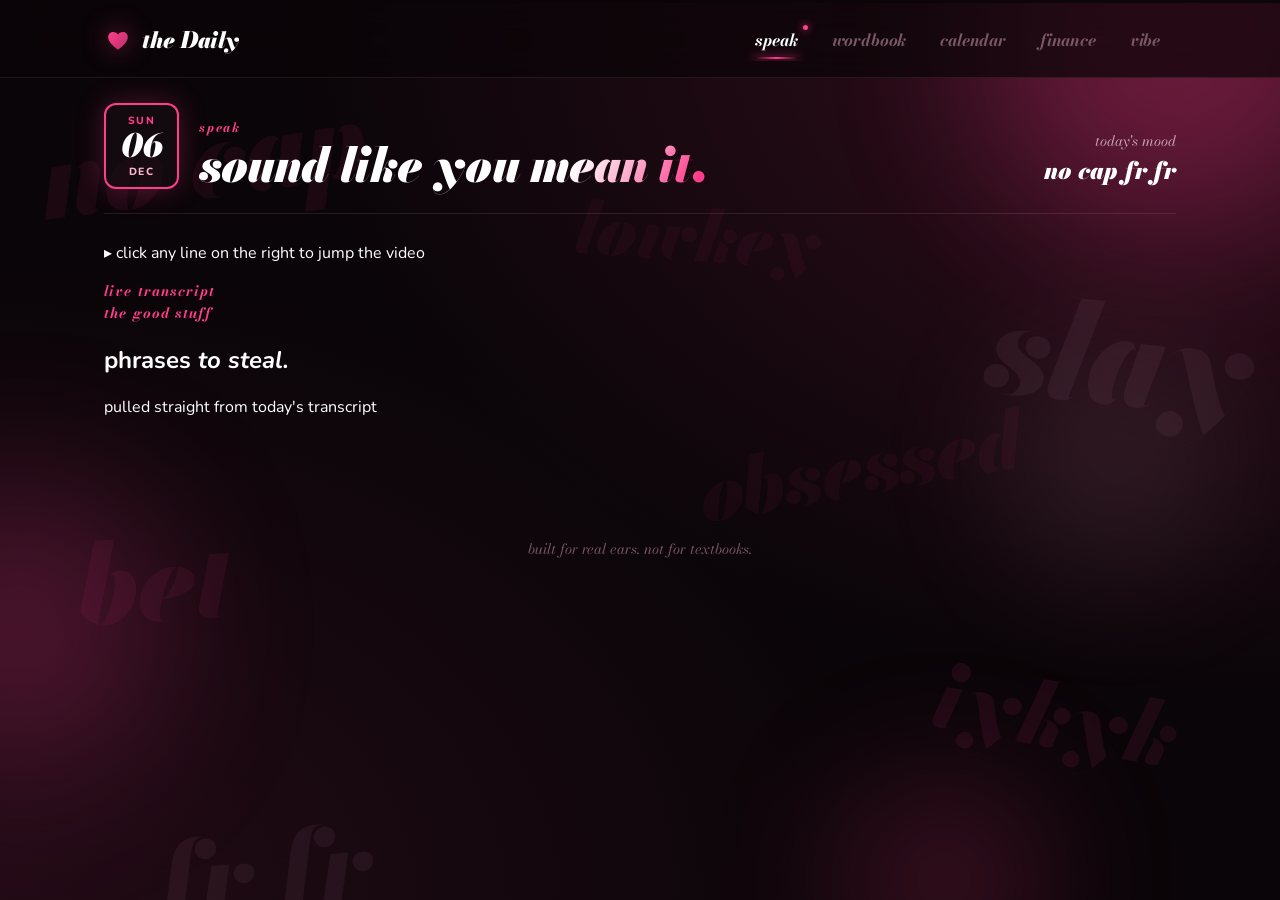
==== commit ff1e676c: "Add files via upload" ====
--- a/index.html
+++ b/index.html
@@ -3,13 +3,18 @@
 <head>
 <meta charset="UTF-8">
 <meta name="viewport" content="width=device-width, initial-scale=1.0">
-<title>Daily Speak — sound like you mean it</title>
+<title>Speak · the Daily</title>
 <link rel="preconnect" href="https://fonts.googleapis.com">
 <link rel="preconnect" href="https://fonts.gstatic.com" crossorigin>
 <link href="https://fonts.googleapis.com/css2?family=Fredoka:wght@400;500;600;700&family=Nunito:wght@400;500;600;700;800;900&family=Bodoni+Moda:ital,wght@0,700;0,900;1,700;1,900&display=swap" rel="stylesheet">
 <link rel="stylesheet" href="style.css">
+<link rel="stylesheet" href="pages/speak.css">
 </head>
-<body>
+<body class="page-speak">
+
+<div class="speak-o-meter" aria-hidden="true">
+  <div class="wave-active-bar" id="waveActiveBar"></div>
+</div>
 
 <div class="bg-shapes" aria-hidden="true">
   <span class="shape shape-1"></span>
@@ -25,30 +30,13 @@
   <span class="fw fw-4">iykyk</span>
   <span class="fw fw-5">fr fr</span>
   <span class="fw fw-6">lowkey</span>
+  <span class="fw fw-7">obsessed</span>
 </div>
 
-<div class="speak-o-meter" id="speakOMeter" aria-hidden="true">
-  <svg class="wave-svg" viewBox="0 0 1200 40" preserveAspectRatio="none">
-    <defs>
-      <linearGradient id="waveGrad" x1="0%" y1="0%" x2="100%" y2="0%">
-        <stop offset="0%"  stop-color="#FF3D8B"/>
-        <stop offset="50%" stop-color="#FFB4D1"/>
-        <stop offset="100%" stop-color="#FF3D8B"/>
-      </linearGradient>
-    </defs>
-    <path class="wave-base" d="M 0 20 Q 50 5, 100 20 T 200 20 T 300 20 T 400 20 T 500 20 T 600 20 T 700 20 T 800 20 T 900 20 T 1000 20 T 1100 20 T 1200 20" fill="none" stroke="rgba(255,180,209,0.15)" stroke-width="2"/>
-    <path class="wave-active" id="waveActive" d="M 0 20 Q 50 5, 100 20 T 200 20 T 300 20 T 400 20 T 500 20 T 600 20 T 700 20 T 800 20 T 900 20 T 1000 20 T 1100 20 T 1200 20" fill="none" stroke="url(#waveGrad)" stroke-width="3" stroke-linecap="round" stroke-dasharray="1200" stroke-dashoffset="1200"/>
-  </svg>
-  <div class="vibe-label">
-    <span class="vibe-text" id="vibeText">vibe: 0</span>
-  </div>
-</div>
-
-<!-- ======= MASTHEAD ======= -->
-<header class="masthead">
-  <div class="masthead-top">
-    <span class="brand-mark" aria-hidden="true">
-      <svg viewBox="0 0 40 40" width="30" height="30">
+<nav class="topnav">
+  <div class="topnav-inner">
+    <a href="index.html" class="topnav-brand">
+      <svg viewBox="0 0 40 40" width="28" height="28" aria-hidden="true">
         <defs>
           <linearGradient id="lipGrad" x1="0%" y1="0%" x2="100%" y2="100%">
             <stop offset="0%" stop-color="#FF3D8B"/>
@@ -56,160 +44,67 @@
           </linearGradient>
         </defs>
         <path d="M20 12 C 15 6, 6 8, 6 16 C 6 22, 12 28, 20 34 C 28 28, 34 22, 34 16 C 34 8, 25 6, 20 12 Z" fill="url(#lipGrad)"/>
-        <path d="M20 12 C 18 14, 18 16, 20 18 C 22 16, 22 14, 20 12 Z" fill="#0A0A0A" opacity="0.35"/>
       </svg>
-    </span>
-    <span class="brand-name">the Daily</span>
-    <span class="masthead-divider">·</span>
-    <span class="issue-num" id="issueNum">issue #001</span>
-  </div>
-
-  <div class="masthead-headline">
-    <div class="date-block">
-      <span class="date-day" id="dateDay">SAT</span>
-      <span class="date-num" id="dateNum">01</span>
-      <span class="date-mo" id="dateMo">AUG</span>
-    </div>
-    <div class="mood-block">
-      <span class="mood-label">today's mood</span>
-      <span class="mood-quote" id="moodQuote">no cap fr fr</span>
+      the Daily
+    </a>
+    <div class="topnav-links">
+      <a href="index.html"    class="nav-link active">speak</a>
+      <a href="wordbook.html" class="nav-link">wordbook</a>
+      <a href="calendar.html" class="nav-link">calendar</a>
+      <a href="finance.html"  class="nav-link">finance</a>
+      <a href="vibe.html"     class="nav-link">vibe</a>
     </div>
   </div>
-
-  <!-- ======= TAB NAVIGATION ======= -->
-  <nav class="tab-nav" id="tabNav">
-    <button class="tab active" data-tab="speak" type="button">
-      <span class="tab-num">01</span>
-      <span class="tab-name">Speak</span>
-    </button>
-    <button class="tab" data-tab="wordbook" type="button">
-      <span class="tab-num">02</span>
-      <span class="tab-name">Wordbook</span>
-    </button>
-    <button class="tab" data-tab="notes" type="button">
-      <span class="tab-num">03</span>
-      <span class="tab-name">Notes</span>
-    </button>
-    <button class="tab" data-tab="calendar" type="button">
-      <span class="tab-num">04</span>
-      <span class="tab-name">Calendar</span>
-    </button>
-    <button class="tab" data-tab="finance" type="button">
-      <span class="tab-num">05</span>
-      <span class="tab-name">Finance</span>
-    </button>
-    <button class="tab" data-tab="vibe" type="button">
-      <span class="tab-num">06</span>
-      <span class="tab-name">Vibe</span>
-    </button>
-  </nav>
-</header>
+</nav>
 
 <main class="page">
 
-  <!-- ======= SPEAK PANEL ======= -->
-  <section class="panel active" data-panel="speak">
-    <div class="lesson">
-      <div class="lesson-meta">
-        <span class="scene-line" id="sceneText"></span>
-        <span class="channel-badge" id="channelBadge"></span>
+  <header class="page-head">
+    <div class="page-head-left">
+      <div class="date-block">
+        <span class="date-day" id="dateDay">SAT</span>
+        <span class="date-num" id="dateNum">01</span>
+        <span class="date-mo"  id="dateMo">AUG</span>
+      </div>
+      <div class="page-title-block">
+        <span class="page-eyebrow">speak</span>
+        <h1 class="page-title">sound like you <em>mean it.</em></h1>
+      </div>
+    </div>
+    <div class="page-head-right">
+      today's mood<br>
+      <span id="moodQuote" style="font-family: var(--font-accent); font-style: italic; font-weight: 900; color: var(--white); font-size: 1.5rem;">no cap fr fr</span>
+    </div>
+  </header>
+
+  <section class="lesson">
+    <div class="lesson-meta">
+      <span class="scene-line" id="sceneText"></span>
+      <span class="channel-badge" id="channelBadge"></span>
+    </div>
+
+    <div class="lesson-body">
+      <div class="video-column">
+        <div class="video-frame" id="videoFrame"></div>
+        <p class="video-hint">▸ click any line on the right to jump the video</p>
       </div>
 
-      <div class="lesson-body">
-        <div class="video-column">
-          <div class="video-frame" id="videoFrame"></div>
-          <p class="video-hint">▸ click any line on the right to jump the video</p>
+      <div class="transcript-column">
+        <div class="transcript-head">
+          <span class="section-label">live transcript</span>
+          <span class="sync-dot" title="synced with video"></span>
         </div>
-
-        <div class="transcript-column">
-          <div class="transcript-head">
-            <span class="section-label">live transcript</span>
-            <span class="sync-dot" id="syncDot" title="synced with video"></span>
-          </div>
-          <div class="transcript" id="transcript"></div>
-        </div>
-      </div>
-
-      <!-- MAGAZINE-STYLE PHRASES SECTION -->
-      <div class="phrases-section">
-        <div class="phrases-head">
-          <span class="phrases-num">no. 03</span>
-          <h2 class="phrases-title">phrases <em>to steal.</em></h2>
-          <p class="phrases-sub">the good stuff, pulled from today's transcript</p>
-        </div>
-        <div class="phrases-grid" id="highlights"></div>
+        <div class="transcript" id="transcript"></div>
       </div>
     </div>
-  </section>
 
-  <!-- ======= WORDBOOK PANEL ======= -->
-  <section class="panel" data-panel="wordbook">
-    <div class="coming-soon">
-      <span class="cs-num">02</span>
-      <h2 class="cs-title">Wordbook <em>coming soon</em></h2>
-      <p class="cs-desc">a growing library of IELTS &amp; TOEFL words — 5 new ones every day, no need to lift a finger.</p>
-      <div class="cs-tags">
-        <span class="cs-tag">auto-daily</span>
-        <span class="cs-tag">ielts</span>
-        <span class="cs-tag">toefl</span>
-        <span class="cs-tag">audio</span>
+    <div class="phrases-section">
+      <div class="phrases-head">
+        <span class="section-label">the good stuff</span>
+        <h2 class="phrases-title">phrases <em>to steal.</em></h2>
+        <p class="phrases-sub">pulled straight from today's transcript</p>
       </div>
-    </div>
-  </section>
-
-  <!-- ======= NOTES PANEL ======= -->
-  <section class="panel" data-panel="notes">
-    <div class="coming-soon">
-      <span class="cs-num">03</span>
-      <h2 class="cs-title">Notes <em>coming soon</em></h2>
-      <p class="cs-desc">a personal scratchpad — thoughts, quotes, things you don't want to forget. quick to write, easy to find.</p>
-      <div class="cs-tags">
-        <span class="cs-tag">journal</span>
-        <span class="cs-tag">quick-add</span>
-        <span class="cs-tag">tagged</span>
-      </div>
-    </div>
-  </section>
-
-  <!-- ======= CALENDAR PANEL ======= -->
-  <section class="panel" data-panel="calendar">
-    <div class="coming-soon">
-      <span class="cs-num">04</span>
-      <h2 class="cs-title">Calendar <em>coming soon</em></h2>
-      <p class="cs-desc">plans, to-dos, countdowns to the things you're waiting for. add once, watch the days tick down.</p>
-      <div class="cs-tags">
-        <span class="cs-tag">plans</span>
-        <span class="cs-tag">countdown</span>
-        <span class="cs-tag">deadlines</span>
-      </div>
-    </div>
-  </section>
-
-  <!-- ======= FINANCE PANEL ======= -->
-  <section class="panel" data-panel="finance">
-    <div class="coming-soon">
-      <span class="cs-num">05</span>
-      <h2 class="cs-title">Finance <em>coming soon</em></h2>
-      <p class="cs-desc">daily stock snapshots, market news, and short finance concepts to make you smarter about money.</p>
-      <div class="cs-tags">
-        <span class="cs-tag">stocks</span>
-        <span class="cs-tag">concepts</span>
-        <span class="cs-tag">smart-girl-era</span>
-      </div>
-    </div>
-  </section>
-
-  <!-- ======= VIBE PANEL ======= -->
-  <section class="panel" data-panel="vibe">
-    <div class="coming-soon">
-      <span class="cs-num">06</span>
-      <h2 class="cs-title">Vibe <em>coming soon</em></h2>
-      <p class="cs-desc">a daily affirmation, a soft push, something to lock in on. self-care that doesn't feel like homework.</p>
-      <div class="cs-tags">
-        <span class="cs-tag">affirmations</span>
-        <span class="cs-tag">book quotes</span>
-        <span class="cs-tag">habits</span>
-      </div>
+      <div class="phrases-grid" id="highlights"></div>
     </div>
   </section>
 
@@ -220,7 +115,8 @@
 </footer>
 
 <script src="https://www.youtube.com/iframe_api"></script>
-<script src="lessons.js"></script>
+<script src="data/lessons.js"></script>
 <script src="script.js"></script>
+<script src="pages/speak.js"></script>
 </body>
 </html>
--- a/style.css
+++ b/style.css
@@ -1,13 +1,18 @@
+/* =====================================================
+   THE DAILY — global styles
+   Sweet-edgy, black + hot pink base
+   ===================================================== */
+
 :root {
   --bg: #0A0508;
-  --bg-card: #1A0F14;
+  --bg-card: rgba(26, 15, 20, 0.6);
   --bg-soft: #241419;
 
-  --pink-hot: #FF3D8B;
-  --pink-rose: #E85A9C;
-  --pink-berry: #B8306B;
-  --pink-blush: #FFB4D1;
-  --pink-wine: #6B1D3F;
+  /* Sweet-edgy hot pink (the good one from the beginning) */
+  --accent: #FF3D8B;
+  --accent-soft: #FFB4D1;
+  --accent-deep: #B8306B;
+  --accent-glow: rgba(255, 61, 139, 0.5);
 
   --white: #FFFFFF;
   --text-muted: #C9A6B4;
@@ -23,8 +28,8 @@
 body {
   margin: 0;
   background:
-    radial-gradient(ellipse at top right, rgba(255, 61, 139, 0.15), transparent 55%),
-    radial-gradient(ellipse at bottom left, rgba(184, 48, 107, 0.12), transparent 50%),
+    radial-gradient(ellipse at top right, rgba(255, 61, 139, 0.18), transparent 55%),
+    radial-gradient(ellipse at bottom left, rgba(184, 48, 107, 0.14), transparent 50%),
     var(--bg);
   color: var(--white);
   font-family: var(--font-body);
@@ -33,534 +38,265 @@
   overflow-x: hidden;
 }
 
+/* ---------- background glows ---------- */
+
 .bg-shapes { position: fixed; inset: 0; z-index: 0; pointer-events: none; }
 .shape { position: absolute; border-radius: 50%; filter: blur(80px); }
-.shape-1 { width: 380px; height: 380px; background: var(--pink-hot); top: -140px; right: -80px; opacity: 0.25; }
-.shape-2 { width: 280px; height: 280px; background: var(--pink-berry); bottom: 15%; left: -120px; opacity: 0.35; }
-.shape-3 { width: 200px; height: 200px; background: var(--pink-rose); top: 40%; right: 5%; opacity: 0.15; }
-.shape-4 { width: 160px; height: 160px; background: var(--pink-wine); bottom: -60px; right: 20%; opacity: 0.4; }
-
-.floating-words { position: fixed; inset: 0; z-index: 0; pointer-events: none; overflow: hidden; }
+.shape-1 { width: 380px; height: 380px; background: var(--accent); top: -140px; right: -80px; opacity: 0.28; }
+.shape-2 { width: 280px; height: 280px; background: var(--accent-deep); bottom: 15%; left: -120px; opacity: 0.35; }
+.shape-3 { width: 200px; height: 200px; background: var(--accent-soft); top: 40%; right: 5%; opacity: 0.15; }
+.shape-4 { width: 160px; height: 160px; background: var(--accent); bottom: -60px; right: 20%; opacity: 0.35; }
+
+/* ---------- FLOATING SLANG WORDS (the good stuff) ---------- */
+
+.floating-words {
+  position: fixed;
+  inset: 0;
+  z-index: 0;
+  pointer-events: none;
+  overflow: hidden;
+}
+
 .fw {
   position: absolute;
   font-family: var(--font-accent);
   font-style: italic;
   font-weight: 900;
-  color: var(--pink-hot);
-  opacity: 0.06;
+  color: var(--accent);
+  opacity: 0.07;
   white-space: nowrap;
   user-select: none;
-}
-.fw-1 { top: 8%;  left: 3%;  font-size: 6rem; transform: rotate(-8deg); }
-.fw-2 { top: 30%; right: 2%; font-size: 8rem; transform: rotate(6deg); color: var(--pink-blush); opacity: 0.05; }
-.fw-3 { top: 55%; left: 6%;  font-size: 7rem; transform: rotate(-4deg); }
-.fw-4 { top: 72%; right: 8%; font-size: 5rem; transform: rotate(10deg); opacity: 0.07; }
-.fw-5 { top: 88%; left: 12%; font-size: 6rem; transform: rotate(-6deg); color: var(--pink-rose); opacity: 0.05; }
-.fw-6 { top: 20%; left: 45%; font-size: 4rem; transform: rotate(4deg); opacity: 0.04; }
-
-/* speak-o-meter */
+  letter-spacing: -0.02em;
+}
+.fw-1 { top: 8%;  left: 3%;  font-size: 7rem;  transform: rotate(-8deg); }
+.fw-2 { top: 28%; right: 2%; font-size: 8.5rem; transform: rotate(6deg); color: var(--accent-soft); opacity: 0.06; }
+.fw-3 { top: 55%; left: 6%;  font-size: 7rem;  transform: rotate(-4deg); }
+.fw-4 { top: 72%; right: 8%; font-size: 5.5rem; transform: rotate(10deg); opacity: 0.08; }
+.fw-5 { top: 88%; left: 12%; font-size: 6.5rem; transform: rotate(-6deg); color: var(--accent-soft); opacity: 0.06; }
+.fw-6 { top: 20%; left: 45%; font-size: 4.5rem; transform: rotate(4deg); opacity: 0.05; }
+.fw-7 { top: 45%; right: 20%; font-size: 5rem; transform: rotate(-10deg); color: var(--accent); opacity: 0.05; }
+
+/* ---------- vibe bar (top strip) ---------- */
+
 .speak-o-meter {
   position: fixed;
   top: 0; left: 0; right: 0;
-  height: 40px;
-  z-index: 5;
-  pointer-events: none;
-  padding: 4px 20px 0;
-}
-.wave-svg { width: 100%; height: 32px; display: block; }
-.wave-active {
-  transition: stroke-dashoffset 0.9s cubic-bezier(.22,.9,.34,1);
-  filter: drop-shadow(0 0 6px rgba(255, 61, 139, 0.6));
-}
-.vibe-label {
-  position: absolute;
-  right: 20px; top: 8px;
-  font-family: var(--font-accent);
-  font-style: italic;
-  color: var(--pink-blush);
-  font-size: 0.72rem;
-  font-weight: 700;
-  letter-spacing: 0.1em;
-  text-transform: lowercase;
-  opacity: 0.9;
-}
-
-/* ---------- masthead ---------- */
-
-.masthead {
-  position: relative;
-  z-index: 2;
-  padding: 60px 5vw 0;
+  height: 3px;
+  z-index: 20;
+  background: rgba(10, 5, 8, 0.95);
+  overflow: hidden;
+}
+.wave-active-bar {
+  height: 100%;
+  background: linear-gradient(90deg, var(--accent), var(--accent-soft), var(--accent));
+  width: 0%;
+  transition: width 0.6s cubic-bezier(.22,.9,.34,1);
+  box-shadow: 0 0 8px var(--accent);
+}
+
+/* ---------- TOP NAV — no more "01 02 03" ---------- */
+
+.topnav {
+  position: sticky;
+  top: 3px;
+  z-index: 10;
+  background: rgba(10, 5, 8, 0.7);
+  backdrop-filter: blur(24px);
+  -webkit-backdrop-filter: blur(24px);
+  border-bottom: 1px solid rgba(255, 180, 209, 0.1);
+}
+
+.topnav-inner {
   max-width: 1200px;
   margin: 0 auto;
-}
-
-.masthead-top {
+  padding: 16px 5vw;
   display: flex;
   align-items: center;
-  gap: 12px;
-  font-weight: 700;
-  font-size: 0.85rem;
-  color: var(--pink-blush);
-  padding-bottom: 20px;
-  border-bottom: 1px solid rgba(255, 180, 209, 0.15);
-  margin-bottom: 24px;
+  gap: 24px;
   flex-wrap: wrap;
 }
 
-.brand-mark { display: flex; align-items: center; filter: drop-shadow(0 0 10px rgba(255, 61, 139, 0.4)); }
-
-.brand-name {
+.topnav-brand {
+  display: flex;
+  align-items: center;
+  gap: 10px;
   font-family: var(--font-accent);
   font-style: italic;
   font-weight: 900;
-  font-size: 1.35rem;
+  font-size: 1.4rem;
   color: var(--white);
-  letter-spacing: -0.01em;
-}
-
-.masthead-divider { color: var(--text-dim); font-size: 1rem; }
-.issue-num { font-family: var(--font-accent); font-style: italic; color: var(--text-muted); font-size: 0.85rem; }
-
-.masthead-headline {
-  display: flex;
-  align-items: flex-end;
-  gap: 32px;
-  margin-bottom: 28px;
-  flex-wrap: wrap;
-}
-
-.date-block {
-  display: flex;
-  flex-direction: column;
-  align-items: center;
-  border: 2px solid var(--pink-hot);
-  border-radius: 12px;
-  padding: 10px 16px;
-  min-width: 78px;
-  background: rgba(26, 15, 20, 0.6);
-  backdrop-filter: blur(20px);
-  -webkit-backdrop-filter: blur(20px);
-  box-shadow: 0 0 30px rgba(255, 61, 139, 0.2);
-}
-
-.date-day { font-weight: 800; color: var(--pink-hot); font-size: 0.7rem; letter-spacing: 0.15em; text-transform: uppercase; }
-.date-num { font-family: var(--font-accent); font-style: italic; font-weight: 900; color: var(--white); font-size: 2.4rem; line-height: 1; margin: 2px 0; }
-.date-mo { font-weight: 800; color: var(--pink-blush); font-size: 0.7rem; letter-spacing: 0.15em; text-transform: uppercase; }
-
-.mood-block { display: flex; flex-direction: column; gap: 6px; flex: 1; min-width: 260px; }
-.mood-label { font-family: var(--font-accent); font-style: italic; color: var(--pink-hot); font-size: 0.75rem; text-transform: lowercase; letter-spacing: 0.15em; }
-.mood-quote {
-  font-family: var(--font-accent);
-  font-style: italic;
-  font-weight: 900;
-  font-size: clamp(2rem, 5vw, 3.4rem);
-  line-height: 1;
-  background: linear-gradient(120deg, var(--white) 30%, var(--pink-blush) 55%, var(--pink-hot) 90%);
-  -webkit-background-clip: text;
-  background-clip: text;
-  -webkit-text-fill-color: transparent;
+  text-decoration: none;
   letter-spacing: -0.02em;
-  text-transform: lowercase;
-}
-
-/* ---------- TAB NAVIGATION ---------- */
-
-.tab-nav {
-  display: flex;
-  gap: 4px;
-  border-top: 1px solid rgba(255, 180, 209, 0.15);
-  border-bottom: 1px solid rgba(255, 180, 209, 0.15);
-  padding: 4px 0;
+}
+
+.topnav-brand svg { filter: drop-shadow(0 0 12px var(--accent-glow)); }
+
+.topnav-links {
+  display: flex;
+  gap: 2px;
+  margin-left: auto;
   overflow-x: auto;
   scrollbar-width: none;
-  margin: 0 -5vw;
-  padding-left: 5vw;
-  padding-right: 5vw;
-}
-
-.tab-nav::-webkit-scrollbar { display: none; }
-
-.tab {
-  background: transparent;
-  border: none;
+  align-items: center;
+}
+.topnav-links::-webkit-scrollbar { display: none; }
+
+/* NAV LINK — no more numbers, just the name with attitude */
+.nav-link {
+  position: relative;
+  padding: 8px 16px;
+  text-decoration: none;
   color: var(--text-dim);
-  padding: 14px 18px;
-  cursor: pointer;
-  display: flex;
-  flex-direction: column;
-  align-items: flex-start;
-  gap: 2px;
+  font-family: var(--font-accent);
+  font-style: italic;
+  font-weight: 700;
+  font-size: 1.05rem;
+  letter-spacing: -0.01em;
   transition: color 0.2s ease;
-  font-family: var(--font-body);
   white-space: nowrap;
-  position: relative;
-  border-bottom: 2px solid transparent;
-}
-
-.tab-num {
-  font-family: var(--font-accent);
-  font-style: italic;
-  font-size: 0.68rem;
-  font-weight: 700;
-  opacity: 0.7;
-  letter-spacing: 0.05em;
-}
-
-.tab-name {
-  font-weight: 700;
-  font-size: 0.98rem;
-  letter-spacing: -0.01em;
-}
-
-.tab:hover {
-  color: var(--pink-blush);
-}
-
-.tab.active {
+  text-transform: lowercase;
+}
+
+.nav-link::after {
+  content: "";
+  position: absolute;
+  bottom: 2px;
+  left: 50%;
+  transform: translateX(-50%) scaleX(0);
+  width: 60%;
+  height: 2px;
+  background: linear-gradient(90deg, transparent, var(--accent), transparent);
+  transition: transform 0.25s ease;
+}
+
+.nav-link:hover { color: var(--accent-soft); }
+.nav-link:hover::after { transform: translateX(-50%) scaleX(1); }
+
+.nav-link.active {
   color: var(--white);
-  border-bottom-color: var(--pink-hot);
-}
-
-.tab.active .tab-num {
-  color: var(--pink-hot);
-  opacity: 1;
-}
-
-/* ---------- page + panels ---------- */
+}
+.nav-link.active::after {
+  transform: translateX(-50%) scaleX(1);
+  background: linear-gradient(90deg, transparent, var(--accent), transparent);
+  box-shadow: 0 0 10px var(--accent);
+}
+
+/* Little pink dot next to active */
+.nav-link.active::before {
+  content: "";
+  position: absolute;
+  top: 6px;
+  right: 6px;
+  width: 5px;
+  height: 5px;
+  border-radius: 50%;
+  background: var(--accent);
+  box-shadow: 0 0 8px var(--accent);
+}
+
+/* ---------- page container ---------- */
 
 .page {
   position: relative;
   z-index: 1;
   max-width: 1200px;
   margin: 0 auto;
-  padding: 24px 5vw 60px;
-}
-
-.panel {
-  display: none;
-  animation: panelFadeIn 0.4s ease-out;
-}
-
-.panel.active { display: block; }
-
-@keyframes panelFadeIn {
-  from { opacity: 0; transform: translateY(8px); }
-  to   { opacity: 1; transform: translateY(0); }
-}
-
-/* ---------- lesson (speak panel) ---------- */
-
-.lesson {
-  background: rgba(26, 15, 20, 0.6);
-  backdrop-filter: blur(20px);
-  -webkit-backdrop-filter: blur(20px);
-  border: 1px solid rgba(255, 180, 209, 0.1);
-  border-radius: 28px;
-  padding: 24px;
-  box-shadow: 0 20px 60px rgba(107, 29, 63, 0.4);
-}
-
-.lesson-meta {
-  display: flex;
+  padding: 28px 5vw 60px;
+}
+
+/* ---------- page head (shared block) ---------- */
+
+.page-head {
+  display: flex;
+  align-items: flex-end;
   justify-content: space-between;
+  gap: 24px;
+  flex-wrap: wrap;
+  padding-bottom: 24px;
+  margin-bottom: 28px;
+  border-bottom: 1px solid rgba(255, 180, 209, 0.12);
+}
+
+.page-head-left {
+  display: flex;
+  gap: 20px;
+  align-items: flex-end;
+  flex-wrap: wrap;
+}
+
+.date-block {
+  display: flex;
+  flex-direction: column;
   align-items: center;
-  gap: 16px;
-  margin-bottom: 20px;
-  flex-wrap: wrap;
-  padding-bottom: 16px;
-  border-bottom: 1px dashed rgba(255, 180, 209, 0.15);
-}
-
-.scene-line { color: var(--text-muted); font-style: italic; font-size: 0.95rem; flex: 1; min-width: 200px; }
-.channel-badge {
-  background: rgba(255, 61, 139, 0.12);
-  color: var(--pink-blush);
-  padding: 5px 12px;
-  border-radius: 999px;
-  font-size: 0.78rem;
+  border: 2px solid var(--accent);
+  border-radius: 12px;
+  padding: 8px 14px;
+  min-width: 70px;
+  background: rgba(26, 15, 20, 0.65);
+  box-shadow: 0 0 28px rgba(255, 61, 139, 0.28);
+}
+
+.date-day { font-weight: 800; color: var(--accent); font-size: 0.65rem; letter-spacing: 0.15em; text-transform: uppercase; }
+.date-num { font-family: var(--font-accent); font-style: italic; font-weight: 900; color: var(--white); font-size: 2rem; line-height: 1; margin: 2px 0; }
+.date-mo { font-weight: 800; color: var(--accent-soft); font-size: 0.65rem; letter-spacing: 0.15em; text-transform: uppercase; }
+
+.page-title-block {
+  display: flex;
+  flex-direction: column;
+  gap: 4px;
+}
+
+.page-eyebrow {
+  font-family: var(--font-accent);
+  font-style: italic;
+  color: var(--accent);
+  font-size: 0.8rem;
+  text-transform: lowercase;
+  letter-spacing: 0.14em;
   font-weight: 700;
-  border: 1px solid rgba(255, 61, 139, 0.25);
-  white-space: nowrap;
-}
-
-.lesson-body {
-  display: grid;
-  grid-template-columns: 1.15fr 1fr;
-  gap: 20px;
-  margin-bottom: 40px;
-}
-
-.video-column { display: flex; flex-direction: column; gap: 10px; }
-.video-frame {
-  aspect-ratio: 16 / 9;
-  background: #000;
-  border-radius: 18px;
-  overflow: hidden;
-  border: 1px solid rgba(255, 61, 139, 0.2);
-  position: relative;
-}
-.video-frame iframe { width: 100%; height: 100%; border: 0; display: block; }
-.video-hint { margin: 0; color: var(--text-dim); font-size: 0.8rem; font-style: italic; padding-left: 4px; }
-
-.transcript-column { display: flex; flex-direction: column; }
-.transcript-head { display: flex; align-items: center; gap: 10px; margin-bottom: 10px; }
+}
+
+.page-title {
+  font-family: var(--font-accent);
+  font-style: italic;
+  font-weight: 900;
+  font-size: clamp(2rem, 4.5vw, 3rem);
+  line-height: 1;
+  color: var(--white);
+  margin: 0;
+  letter-spacing: -0.02em;
+  text-transform: lowercase;
+}
+
+.page-title em {
+  background: linear-gradient(120deg, var(--white) 30%, var(--accent-soft) 55%, var(--accent) 90%);
+  -webkit-background-clip: text;
+  background-clip: text;
+  -webkit-text-fill-color: transparent;
+  font-style: italic;
+}
+
+.page-head-right {
+  font-family: var(--font-accent);
+  font-style: italic;
+  color: var(--text-muted);
+  font-size: 0.9rem;
+  text-align: right;
+}
+
+/* ---------- section label ---------- */
 
 .section-label {
   font-family: var(--font-accent);
   font-style: italic;
-  color: var(--pink-hot);
+  color: var(--accent);
   font-weight: 700;
-  font-size: 0.85rem;
+  font-size: 0.9rem;
   text-transform: lowercase;
   letter-spacing: 0.08em;
 }
 
-.sync-dot {
-  width: 8px; height: 8px;
-  border-radius: 50%;
-  background: var(--pink-hot);
-  box-shadow: 0 0 8px var(--pink-hot);
-  animation: pulse 1.4s ease-in-out infinite;
-}
-
-@keyframes pulse {
-  0%, 100% { opacity: 0.4; transform: scale(0.85); }
-  50%      { opacity: 1;   transform: scale(1); }
-}
-
-.transcript {
-  background: rgba(10, 5, 8, 0.5);
-  border: 1px solid rgba(255, 180, 209, 0.08);
-  border-radius: 14px;
-  padding: 10px;
-  line-height: 1.5;
-  font-size: 0.95rem;
-  color: var(--text-muted);
-  flex: 1;
-  overflow-y: auto;
-  max-height: 380px;
-  scroll-behavior: smooth;
-}
-.transcript::-webkit-scrollbar { width: 6px; }
-.transcript::-webkit-scrollbar-track { background: transparent; }
-.transcript::-webkit-scrollbar-thumb { background: rgba(255, 61, 139, 0.3); border-radius: 3px; }
-
-.tx-line {
-  display: flex;
-  gap: 10px;
-  padding: 8px 10px;
-  border-radius: 8px;
-  cursor: pointer;
-  transition: background 0.15s ease, color 0.15s ease;
-  margin-bottom: 2px;
-}
-.tx-line:hover { background: rgba(255, 61, 139, 0.08); color: var(--white); }
-.tx-line .tx-time {
-  color: var(--pink-hot);
-  font-weight: 700;
-  font-size: 0.78rem;
-  min-width: 42px;
-  flex-shrink: 0;
-  padding-top: 2px;
-  opacity: 0.7;
-  font-variant-numeric: tabular-nums;
-}
-.tx-line .tx-text { flex: 1; }
-.tx-line.active {
-  background: linear-gradient(90deg, rgba(255, 61, 139, 0.18), rgba(255, 61, 139, 0.02));
-  color: var(--white);
-  box-shadow: inset 3px 0 0 var(--pink-hot);
-}
-.tx-line.active .tx-time { color: var(--pink-hot); opacity: 1; }
-.tx-line .hl {
-  color: var(--pink-blush);
-  font-weight: 700;
-  background: linear-gradient(180deg, transparent 55%, rgba(255, 61, 139, 0.35) 55%);
-  padding: 0 2px;
-  border-radius: 2px;
-}
-
-/* ---------- PHRASES SECTION (magazine style) ---------- */
-
-.phrases-section {
-  border-top: 1px solid rgba(255, 180, 209, 0.15);
-  padding-top: 32px;
-}
-
-.phrases-head {
-  display: flex;
-  flex-direction: column;
-  align-items: flex-start;
-  gap: 4px;
-  margin-bottom: 24px;
-  position: relative;
-}
-
-.phrases-num {
-  font-family: var(--font-accent);
-  font-style: italic;
-  color: var(--pink-hot);
-  font-size: 0.85rem;
-  font-weight: 700;
-  letter-spacing: 0.1em;
-  text-transform: lowercase;
-}
-
-.phrases-title {
-  font-family: var(--font-display);
-  font-weight: 700;
-  font-size: clamp(1.8rem, 4vw, 2.6rem);
-  color: var(--white);
-  margin: 0;
-  line-height: 1.1;
-  letter-spacing: -0.02em;
-}
-
-.phrases-title em {
-  font-family: var(--font-accent);
-  font-style: italic;
-  font-weight: 900;
-  color: var(--pink-hot);
-}
-
-.phrases-sub {
-  color: var(--text-muted);
-  font-style: italic;
-  font-size: 0.9rem;
-  margin: 4px 0 0;
-}
-
-/* magazine grid — alternating sizes for visual rhythm */
-.phrases-grid {
-  display: grid;
-  grid-template-columns: repeat(6, 1fr);
-  gap: 16px;
-  grid-auto-rows: minmax(140px, auto);
-}
-
-.phrase-item {
-  border: 1px solid rgba(255, 180, 209, 0.1);
-  border-radius: 18px;
-  padding: 20px;
-  cursor: pointer;
-  transition: border-color 0.2s ease, transform 0.2s ease, background 0.2s ease;
-  position: relative;
-  overflow: hidden;
-  background: rgba(10, 5, 8, 0.35);
-  display: flex;
-  flex-direction: column;
-  gap: 10px;
-}
-
-.phrase-item:hover {
-  border-color: var(--pink-hot);
-  transform: translateY(-3px);
-  background: rgba(26, 15, 20, 0.7);
-}
-
-.phrase-item .phrase-eyebrow {
-  font-family: var(--font-accent);
-  font-style: italic;
-  color: var(--pink-hot);
-  font-size: 0.72rem;
-  font-weight: 700;
-  text-transform: lowercase;
-  letter-spacing: 0.08em;
-  opacity: 0.9;
-}
-
-.phrase-item .phrase-text {
-  font-family: var(--font-accent);
-  font-style: italic;
-  font-weight: 700;
-  color: var(--white);
-  line-height: 1.15;
-  letter-spacing: -0.01em;
-}
-
-.phrase-item .phrase-note {
-  color: var(--text-muted);
-  font-size: 0.85rem;
-  line-height: 1.5;
-  margin: 0;
-}
-
-.phrase-item .phrase-sound {
-  font-family: var(--font-accent);
-  font-style: italic;
-  color: var(--pink-blush);
-  font-size: 0.78rem;
-  line-height: 1.4;
-  padding-top: 8px;
-  border-top: 1px dashed rgba(255, 180, 209, 0.2);
-  margin-top: auto;
-}
-
-.phrase-item .said-badge {
-  position: absolute;
-  top: 12px;
-  right: 12px;
-  width: 28px;
-  height: 28px;
-  border-radius: 50%;
-  border: 1.5px solid rgba(255, 61, 139, 0.3);
-  background: transparent;
-  color: transparent;
-  cursor: pointer;
-  transition: all 0.2s ease;
-  font-size: 0.85rem;
-  font-weight: 800;
-  padding: 0;
-  display: flex;
-  align-items: center;
-  justify-content: center;
-}
-.phrase-item .said-badge:hover {
-  border-color: var(--pink-hot);
-  color: rgba(255, 180, 209, 0.7);
-}
-.phrase-item .said-badge.done {
-  background: linear-gradient(135deg, var(--pink-hot), var(--pink-berry));
-  color: var(--white);
-  border-color: transparent;
-  box-shadow: 0 0 14px rgba(255, 61, 139, 0.5);
-}
-
-/* magazine layout: first item is BIG (feature), others are smaller */
-.phrase-item.feature {
-  grid-column: span 4;
-  grid-row: span 2;
-}
-.phrase-item.feature .phrase-text {
-  font-size: clamp(1.8rem, 3.5vw, 2.6rem);
-}
-.phrase-item.feature .phrase-note {
-  font-size: 0.95rem;
-}
-
-.phrase-item.regular {
-  grid-column: span 2;
-}
-.phrase-item.regular .phrase-text {
-  font-size: 1.35rem;
-}
-
-.phrase-item.wide {
-  grid-column: span 3;
-}
-.phrase-item.wide .phrase-text {
-  font-size: 1.5rem;
-}
-
-.phrase-item.narrow {
-  grid-column: span 3;
-}
-.phrase-item.narrow .phrase-text {
-  font-size: 1.35rem;
-}
-
-/* ---------- COMING SOON PANELS ---------- */
+/* ---------- coming soon block ---------- */
 
 .coming-soon {
   background: rgba(26, 15, 20, 0.5);
@@ -568,7 +304,7 @@
   -webkit-backdrop-filter: blur(20px);
   border: 1px solid rgba(255, 180, 209, 0.1);
   border-radius: 28px;
-  padding: 60px 40px;
+  padding: 80px 40px;
   text-align: center;
   min-height: 400px;
   display: flex;
@@ -584,36 +320,24 @@
   content: "";
   position: absolute;
   inset: 0;
-  background: radial-gradient(circle at 30% 30%, rgba(255, 61, 139, 0.08), transparent 60%);
+  background: radial-gradient(circle at 30% 30%, rgba(255, 61, 139, 0.1), transparent 60%);
   pointer-events: none;
 }
 
-.cs-num {
+.cs-title {
   font-family: var(--font-accent);
   font-style: italic;
   font-weight: 900;
-  font-size: 4rem;
-  color: var(--pink-hot);
-  opacity: 0.35;
-  line-height: 1;
-  letter-spacing: -0.04em;
-}
-
-.cs-title {
-  font-family: var(--font-display);
-  font-weight: 700;
-  font-size: clamp(2rem, 5vw, 3rem);
+  font-size: clamp(2.4rem, 6vw, 4rem);
   color: var(--white);
   margin: 0;
-  line-height: 1.1;
+  line-height: 1;
   letter-spacing: -0.02em;
+  text-transform: lowercase;
 }
 
 .cs-title em {
-  font-family: var(--font-accent);
-  font-style: italic;
-  font-weight: 900;
-  background: linear-gradient(120deg, var(--pink-blush), var(--pink-hot));
+  background: linear-gradient(120deg, var(--accent-soft), var(--accent));
   -webkit-background-clip: text;
   background-clip: text;
   -webkit-text-fill-color: transparent;
@@ -621,7 +345,7 @@
 
 .cs-desc {
   color: var(--text-muted);
-  max-width: 460px;
+  max-width: 500px;
   line-height: 1.6;
   font-size: 1rem;
   margin: 0;
@@ -636,13 +360,13 @@
 }
 
 .cs-tag {
-  background: rgba(255, 61, 139, 0.1);
-  color: var(--pink-blush);
-  padding: 5px 12px;
+  background: rgba(255, 61, 139, 0.12);
+  color: var(--accent-soft);
+  padding: 6px 14px;
   border-radius: 999px;
-  font-size: 0.75rem;
+  font-size: 0.78rem;
   font-weight: 700;
-  border: 1px solid rgba(255, 61, 139, 0.2);
+  border: 1px solid rgba(255, 61, 139, 0.25);
   letter-spacing: 0.02em;
 }
 
@@ -652,46 +376,25 @@
   position: relative;
   z-index: 1;
   text-align: center;
-  padding: 20px;
+  padding: 30px 20px;
   color: var(--text-dim);
-  font-size: 0.85rem;
+  font-size: 0.9rem;
   font-style: italic;
   font-family: var(--font-accent);
 }
 
 /* ---------- responsive ---------- */
 
-@media (max-width: 900px) {
-  .lesson-body { grid-template-columns: 1fr; }
-  .transcript { max-height: none; }
-  .masthead-headline { gap: 20px; }
-
-  /* on tablet, phrases stack simpler */
-  .phrases-grid {
-    grid-template-columns: repeat(2, 1fr);
+@media (max-width: 700px) {
+  .topnav-links {
+    order: 3;
+    width: 100%;
+    margin-left: 0;
+    padding-top: 6px;
+    justify-content: flex-start;
   }
-  .phrase-item.feature { grid-column: span 2; grid-row: span 1; }
-  .phrase-item.regular,
-  .phrase-item.wide,
-  .phrase-item.narrow { grid-column: span 1; }
-  .phrase-item.feature .phrase-text { font-size: 1.8rem; }
-}
-
-@media (max-width: 600px) {
-  .fw-2, .fw-4, .fw-6 { display: none; }
-  .lesson { padding: 18px; }
-  .masthead { padding-top: 50px; }
-  .mood-quote { font-size: 2rem; }
-  .date-num { font-size: 2rem; }
-
-  .phrases-grid { grid-template-columns: 1fr; }
-  .phrase-item.feature { grid-column: span 1; }
-
-  .tab { padding: 12px 14px; }
-  .tab-name { font-size: 0.88rem; }
-
-  .cs-num { font-size: 3rem; }
-  .coming-soon { padding: 40px 24px; min-height: 320px; }
+  .nav-link { padding: 6px 10px; font-size: 0.95rem; }
+  .fw-2, .fw-4, .fw-6, .fw-7 { display: none; }
 }
 
 @media (prefers-reduced-motion: reduce) {
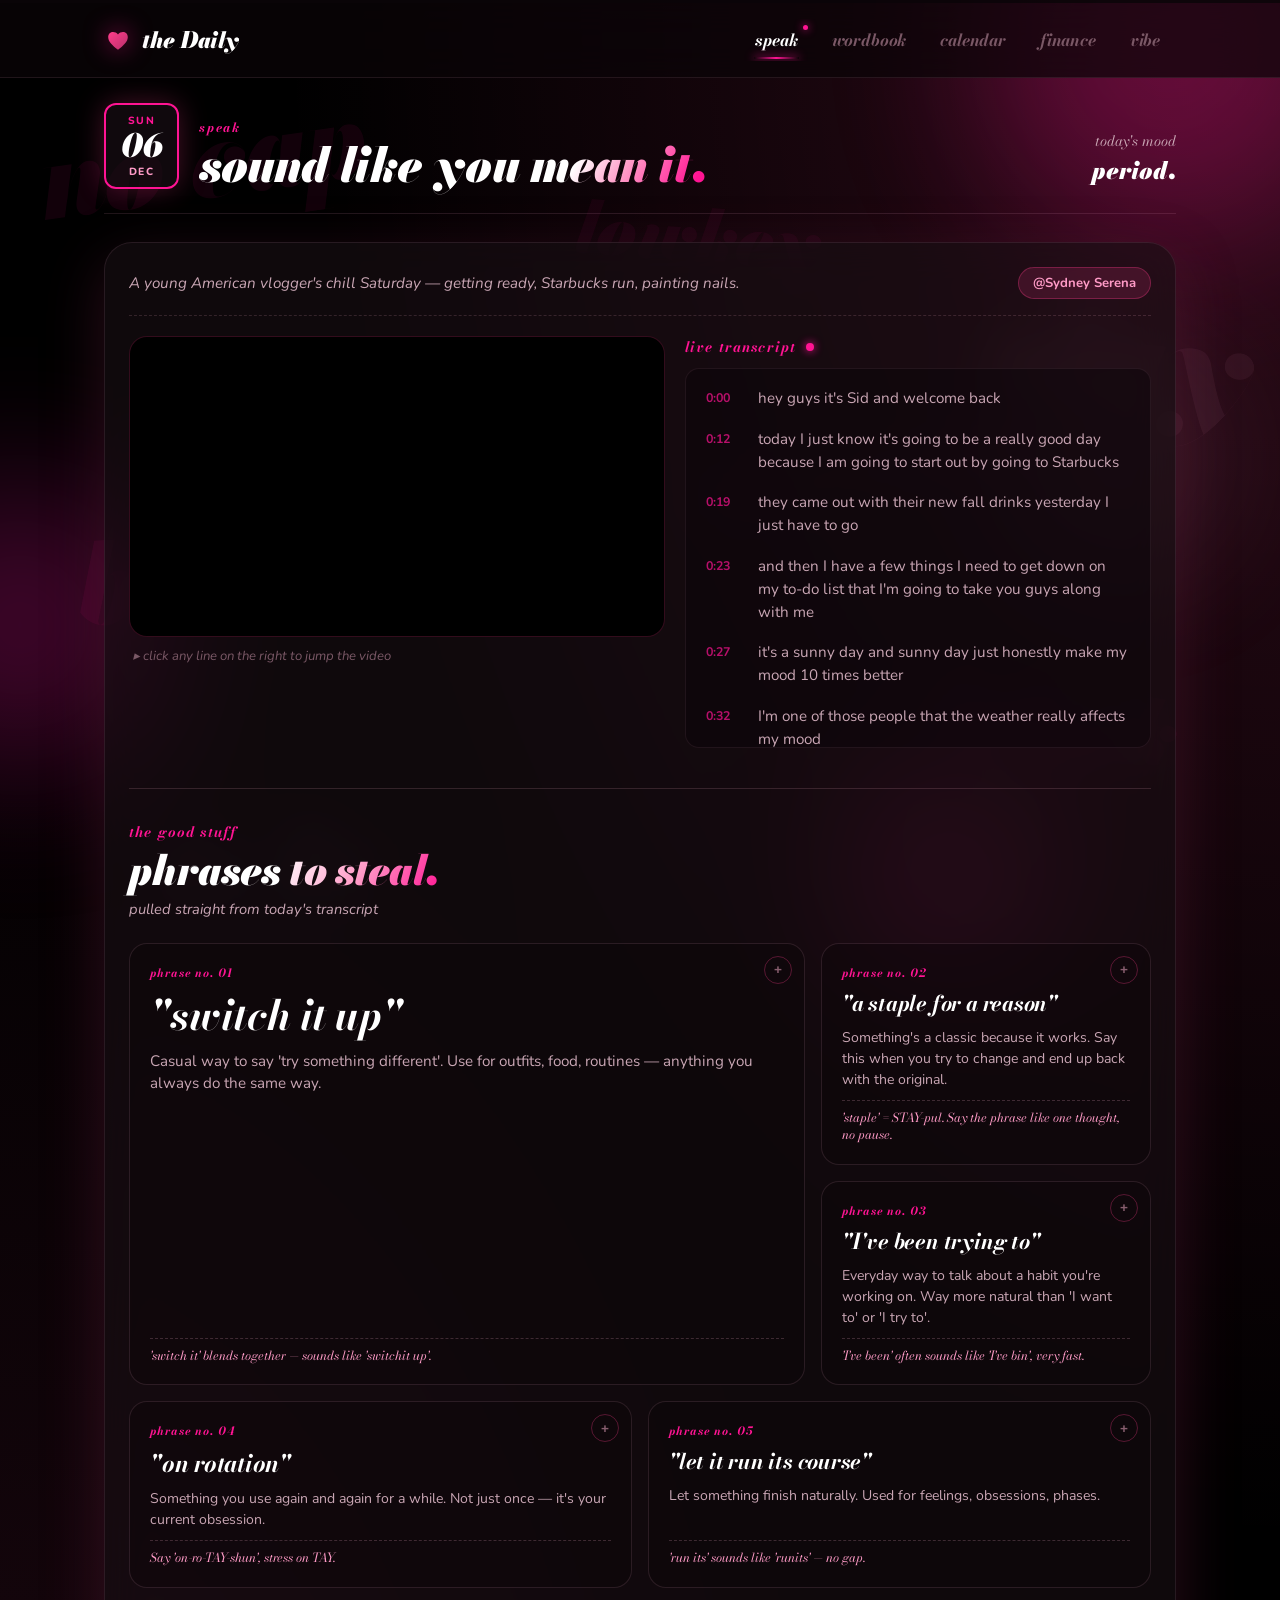
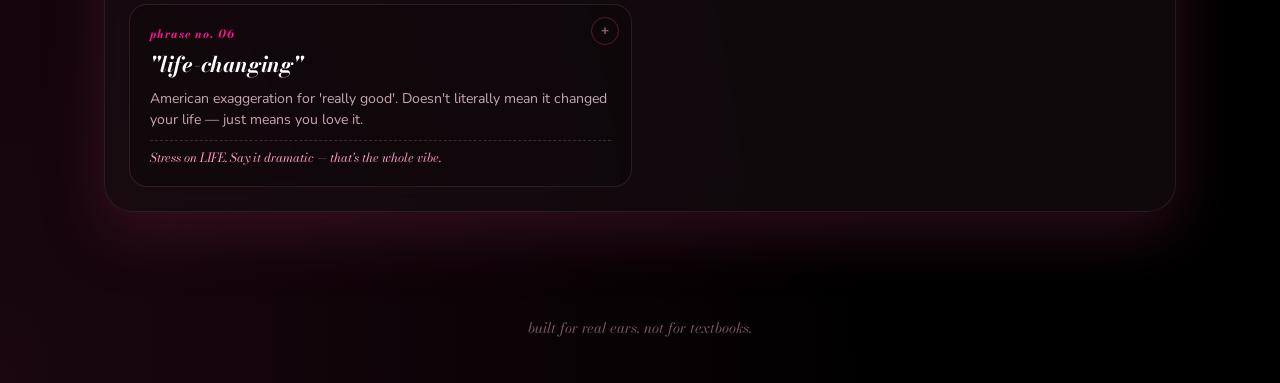
==== commit 8384236c: "Update index.html" ====
--- a/index.html
+++ b/index.html
@@ -8,7 +8,7 @@
 <link rel="preconnect" href="https://fonts.gstatic.com" crossorigin>
 <link href="https://fonts.googleapis.com/css2?family=Fredoka:wght@400;500;600;700&family=Nunito:wght@400;500;600;700;800;900&family=Bodoni+Moda:ital,wght@0,700;0,900;1,700;1,900&display=swap" rel="stylesheet">
 <link rel="stylesheet" href="style.css">
-<link rel="stylesheet" href="pages/speak.css">
+<link rel="stylesheet" href="speak.css">
 </head>
 <body class="page-speak">
 
@@ -115,8 +115,9 @@
 </footer>
 
 <script src="https://www.youtube.com/iframe_api"></script>
-<script src="data/lessons.js"></script>
+<script src="lessons.js"></script>
 <script src="script.js"></script>
+<script src="speak.js"></script>
 <script src="pages/speak.js"></script>
 </body>
 </html>
--- a/style.css
+++ b/style.css
@@ -4,15 +4,15 @@
    ===================================================== */
 
 :root {
-  --bg: #0A0508;
-  --bg-card: rgba(26, 15, 20, 0.6);
-  --bg-soft: #241419;
-
-  /* Sweet-edgy hot pink (the good one from the beginning) */
-  --accent: #FF3D8B;
-  --accent-soft: #FFB4D1;
-  --accent-deep: #B8306B;
-  --accent-glow: rgba(255, 61, 139, 0.5);
+  --bg: #000000;
+  --bg-card: rgba(15, 15, 15, 0.7);
+  --bg-soft: #1A1A1A;
+
+  /* Sweet-edgy electric hot pink */
+  --accent: #FF1493;
+  --accent-soft: #FF9BC7;
+  --accent-deep: #C71585;
+  --accent-glow: rgba(255, 20, 147, 0.6);
 
   --white: #FFFFFF;
   --text-muted: #C9A6B4;
--- a/speak.css
+++ b/speak.css
@@ -0,0 +1,335 @@
+/* ================================
+   SPEAK page — hot pink
+   ================================ */
+
+.lesson {
+  background: rgba(26, 15, 20, 0.6);
+  backdrop-filter: blur(20px);
+  -webkit-backdrop-filter: blur(20px);
+  border: 1px solid rgba(255, 180, 209, 0.1);
+  border-radius: 28px;
+  padding: 24px;
+  box-shadow: 0 20px 60px rgba(107, 29, 63, 0.4);
+}
+
+.lesson-meta {
+  display: flex;
+  justify-content: space-between;
+  align-items: center;
+  gap: 16px;
+  margin-bottom: 20px;
+  flex-wrap: wrap;
+  padding-bottom: 16px;
+  border-bottom: 1px dashed rgba(255, 180, 209, 0.15);
+}
+
+.scene-line {
+  color: var(--text-muted);
+  font-style: italic;
+  font-size: 0.95rem;
+  flex: 1;
+  min-width: 200px;
+}
+
+.channel-badge {
+  background: rgba(255, 61, 139, 0.15);
+  color: var(--accent-soft);
+  padding: 6px 14px;
+  border-radius: 999px;
+  font-size: 0.82rem;
+  font-weight: 700;
+  border: 1px solid rgba(255, 61, 139, 0.3);
+  white-space: nowrap;
+}
+
+/* video + transcript */
+.lesson-body {
+  display: grid;
+  grid-template-columns: 1.15fr 1fr;
+  gap: 20px;
+  margin-bottom: 40px;
+}
+
+.video-column {
+  display: flex;
+  flex-direction: column;
+  gap: 10px;
+}
+
+.video-frame {
+  aspect-ratio: 16 / 9;
+  background: #000;
+  border-radius: 18px;
+  overflow: hidden;
+  border: 1px solid rgba(255, 61, 139, 0.2);
+  position: relative;
+  min-height: 200px;
+}
+.video-frame iframe {
+  width: 100%;
+  height: 100%;
+  border: 0;
+  display: block;
+}
+
+.video-hint {
+  margin: 0;
+  color: var(--text-dim);
+  font-size: 0.82rem;
+  font-style: italic;
+  padding-left: 4px;
+}
+
+.transcript-column {
+  display: flex;
+  flex-direction: column;
+}
+
+.transcript-head {
+  display: flex;
+  align-items: center;
+  gap: 10px;
+  margin-bottom: 10px;
+}
+
+.sync-dot {
+  width: 8px;
+  height: 8px;
+  border-radius: 50%;
+  background: var(--accent);
+  box-shadow: 0 0 8px var(--accent);
+  animation: pulse 1.4s ease-in-out infinite;
+}
+@keyframes pulse {
+  0%, 100% { opacity: 0.4; transform: scale(0.85); }
+  50%      { opacity: 1;   transform: scale(1); }
+}
+
+.transcript {
+  background: rgba(10, 5, 8, 0.5);
+  border: 1px solid rgba(255, 180, 209, 0.08);
+  border-radius: 14px;
+  padding: 10px;
+  line-height: 1.5;
+  font-size: 0.95rem;
+  color: var(--text-muted);
+  flex: 1;
+  overflow-y: auto;
+  max-height: 380px;
+  scroll-behavior: smooth;
+}
+
+.transcript::-webkit-scrollbar { width: 6px; }
+.transcript::-webkit-scrollbar-track { background: transparent; }
+.transcript::-webkit-scrollbar-thumb { background: rgba(255, 61, 139, 0.3); border-radius: 3px; }
+
+.tx-line {
+  display: flex;
+  gap: 10px;
+  padding: 8px 10px;
+  border-radius: 8px;
+  cursor: pointer;
+  transition: background 0.15s ease, color 0.15s ease;
+  margin-bottom: 2px;
+}
+
+.tx-line:hover {
+  background: rgba(255, 61, 139, 0.08);
+  color: var(--white);
+}
+
+.tx-line .tx-time {
+  color: var(--accent);
+  font-weight: 700;
+  font-size: 0.78rem;
+  min-width: 42px;
+  flex-shrink: 0;
+  padding-top: 2px;
+  opacity: 0.7;
+  font-variant-numeric: tabular-nums;
+}
+
+.tx-line .tx-text { flex: 1; }
+
+.tx-line.active {
+  background: linear-gradient(90deg, rgba(255, 61, 139, 0.22), rgba(255, 61, 139, 0.02));
+  color: var(--white);
+  box-shadow: inset 3px 0 0 var(--accent);
+}
+.tx-line.active .tx-time { color: var(--accent); opacity: 1; }
+
+.tx-line .hl {
+  color: var(--accent-soft);
+  font-weight: 700;
+  background: linear-gradient(180deg, transparent 55%, rgba(255, 61, 139, 0.4) 55%);
+  padding: 0 2px;
+  border-radius: 2px;
+}
+
+/* ---------- phrases section ---------- */
+
+.phrases-section {
+  border-top: 1px solid rgba(255, 180, 209, 0.15);
+  padding-top: 32px;
+}
+
+.phrases-head {
+  display: flex;
+  flex-direction: column;
+  align-items: flex-start;
+  gap: 6px;
+  margin-bottom: 24px;
+}
+
+.phrases-title {
+  font-family: var(--font-accent);
+  font-style: italic;
+  font-weight: 900;
+  font-size: clamp(1.8rem, 4vw, 2.6rem);
+  color: var(--white);
+  margin: 0;
+  line-height: 1.05;
+  letter-spacing: -0.02em;
+  text-transform: lowercase;
+}
+.phrases-title em {
+  background: linear-gradient(120deg, var(--white), var(--accent-soft), var(--accent));
+  -webkit-background-clip: text;
+  background-clip: text;
+  -webkit-text-fill-color: transparent;
+}
+
+.phrases-sub {
+  color: var(--text-muted);
+  font-style: italic;
+  font-size: 0.92rem;
+  margin: 0;
+}
+
+.phrases-grid {
+  display: grid;
+  grid-template-columns: repeat(6, 1fr);
+  gap: 16px;
+  grid-auto-rows: minmax(140px, auto);
+}
+
+.phrase-item {
+  border: 1px solid rgba(255, 180, 209, 0.12);
+  border-radius: 18px;
+  padding: 20px;
+  cursor: pointer;
+  transition: border-color 0.2s ease, transform 0.2s ease, background 0.2s ease;
+  position: relative;
+  overflow: hidden;
+  background: rgba(10, 5, 8, 0.4);
+  display: flex;
+  flex-direction: column;
+  gap: 10px;
+}
+
+.phrase-item:hover {
+  border-color: var(--accent);
+  transform: translateY(-3px);
+  background: rgba(26, 15, 20, 0.7);
+  box-shadow: 0 12px 30px rgba(255, 61, 139, 0.2);
+}
+
+.phrase-eyebrow {
+  font-family: var(--font-accent);
+  font-style: italic;
+  color: var(--accent);
+  font-size: 0.72rem;
+  font-weight: 700;
+  text-transform: lowercase;
+  letter-spacing: 0.08em;
+}
+
+.phrase-text {
+  font-family: var(--font-accent);
+  font-style: italic;
+  font-weight: 700;
+  color: var(--white);
+  line-height: 1.15;
+  letter-spacing: -0.01em;
+}
+
+.phrase-note {
+  color: var(--text-muted);
+  font-size: 0.88rem;
+  line-height: 1.5;
+  margin: 0;
+}
+
+.phrase-sound {
+  font-family: var(--font-accent);
+  font-style: italic;
+  color: var(--accent-soft);
+  font-size: 0.78rem;
+  line-height: 1.4;
+  padding-top: 8px;
+  border-top: 1px dashed rgba(255, 180, 209, 0.2);
+  margin-top: auto;
+}
+
+.said-badge {
+  position: absolute;
+  top: 12px;
+  right: 12px;
+  width: 28px;
+  height: 28px;
+  border-radius: 50%;
+  border: 1.5px solid rgba(255, 61, 139, 0.3);
+  background: transparent;
+  color: rgba(255, 180, 209, 0.5);
+  cursor: pointer;
+  transition: all 0.2s ease;
+  font-size: 0.85rem;
+  font-weight: 800;
+  padding: 0;
+  display: flex;
+  align-items: center;
+  justify-content: center;
+}
+.said-badge:hover {
+  border-color: var(--accent);
+  color: var(--accent-soft);
+}
+.said-badge.done {
+  background: linear-gradient(135deg, var(--accent), var(--accent-deep));
+  color: var(--white);
+  border-color: transparent;
+  box-shadow: 0 0 14px var(--accent-glow);
+}
+
+.phrase-item.feature {
+  grid-column: span 4;
+  grid-row: span 2;
+}
+.phrase-item.feature .phrase-text { font-size: clamp(1.8rem, 3.5vw, 2.6rem); }
+.phrase-item.feature .phrase-note { font-size: 0.95rem; }
+
+.phrase-item.regular { grid-column: span 2; }
+.phrase-item.regular .phrase-text { font-size: 1.35rem; }
+
+.phrase-item.wide { grid-column: span 3; }
+.phrase-item.wide .phrase-text { font-size: 1.5rem; }
+
+.phrase-item.narrow { grid-column: span 3; }
+.phrase-item.narrow .phrase-text { font-size: 1.35rem; }
+
+@media (max-width: 900px) {
+  .lesson-body { grid-template-columns: 1fr; }
+  .transcript { max-height: none; }
+  .phrases-grid { grid-template-columns: repeat(2, 1fr); }
+  .phrase-item.feature { grid-column: span 2; grid-row: span 1; }
+  .phrase-item.regular,
+  .phrase-item.wide,
+  .phrase-item.narrow { grid-column: span 1; }
+  .phrase-item.feature .phrase-text { font-size: 1.8rem; }
+}
+
+@media (max-width: 600px) {
+  .lesson { padding: 18px; }
+  .phrases-grid { grid-template-columns: 1fr; }
+  .phrase-item.feature { grid-column: span 1; }
+}
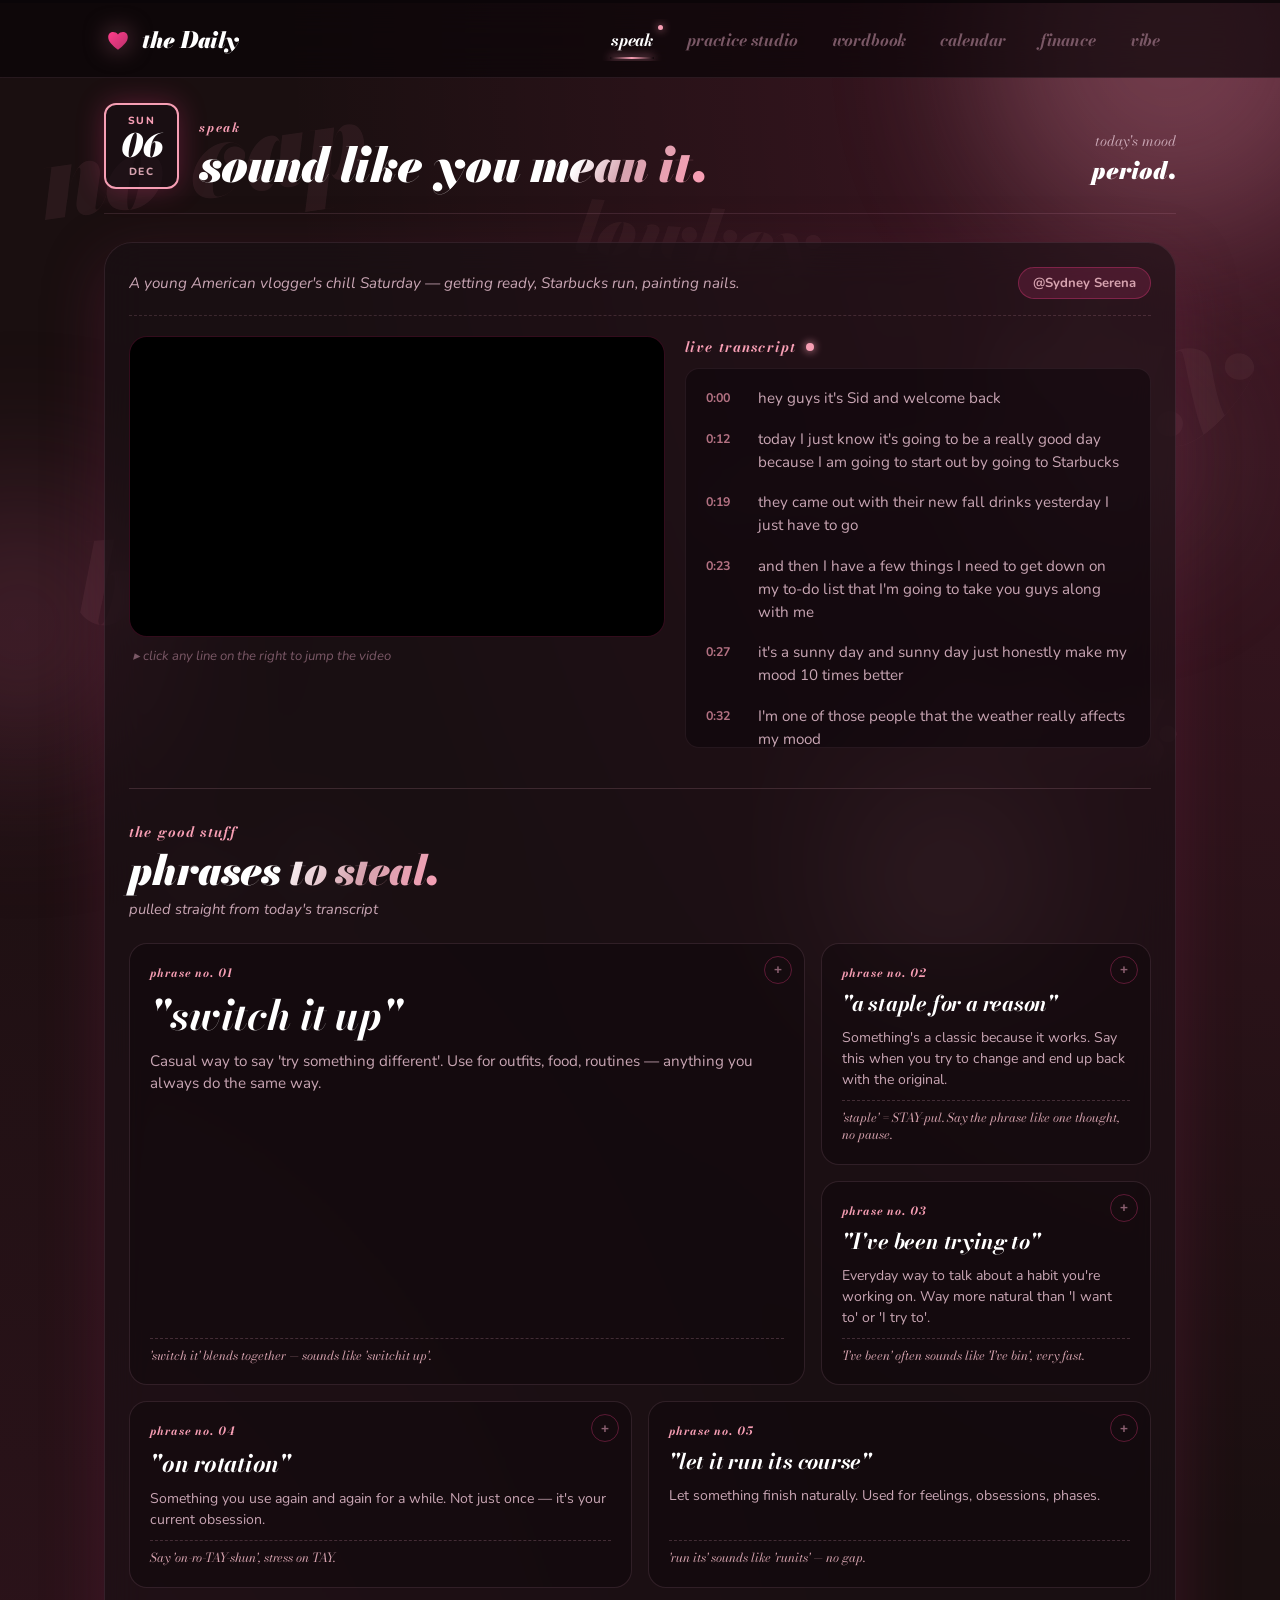
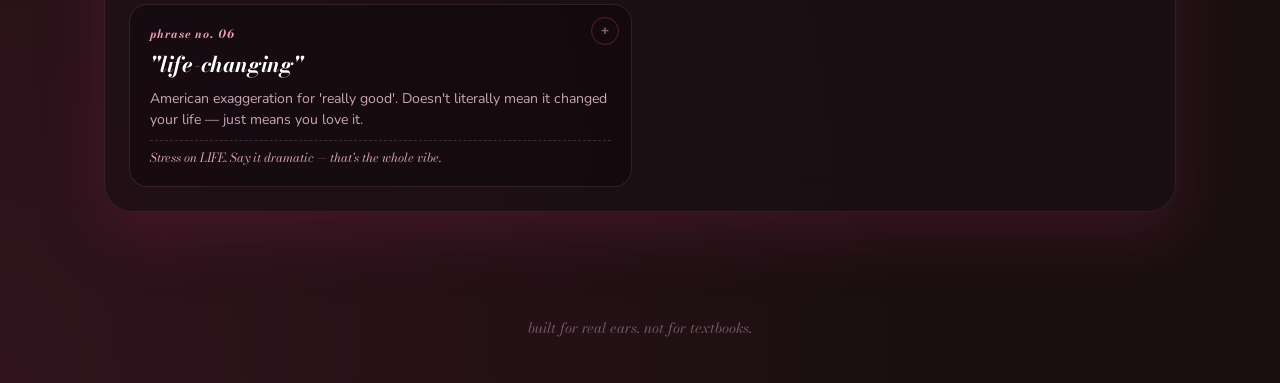
==== commit 5e6aaf24: "Link the four-skill practice studio from existing navigation" ====
--- a/index.html
+++ b/index.html
@@ -49,6 +49,7 @@
     </a>
     <div class="topnav-links">
       <a href="index.html"    class="nav-link active">speak</a>
+      <a href="studio.html" class="nav-link">practice studio</a>
       <a href="wordbook.html" class="nav-link">wordbook</a>
       <a href="calendar.html" class="nav-link">calendar</a>
       <a href="finance.html"  class="nav-link">finance</a>
--- a/style.css
+++ b/style.css
@@ -4,16 +4,16 @@
    ===================================================== */
 
 :root {
-  --bg: #000000;
-  --bg-card: rgba(15, 15, 15, 0.7);
-  --bg-soft: #1A1A1A;
-
-  /* Sweet-edgy electric hot pink */
-  --accent: #FF1493;
-  --accent-soft: #FF9BC7;
-  --accent-deep: #C71585;
-  --accent-glow: rgba(255, 20, 147, 0.6);
-
+  --bg: #1A0F10;
+  --bg-card: rgba(26, 15, 16, 0.7);
+  --bg-soft: #2A1A1E;
+
+  /* Muted rose — sophisticated sweet-edgy */
+  --accent: #F79EB4;
+  --accent-soft: #D6A3AF;
+  --accent-deep: #8F3E5E;
+  --accent-glow: rgba(247, 158, 180, 0.5);
+   
   --white: #FFFFFF;
   --text-muted: #C9A6B4;
   --text-dim: #7A5866;
